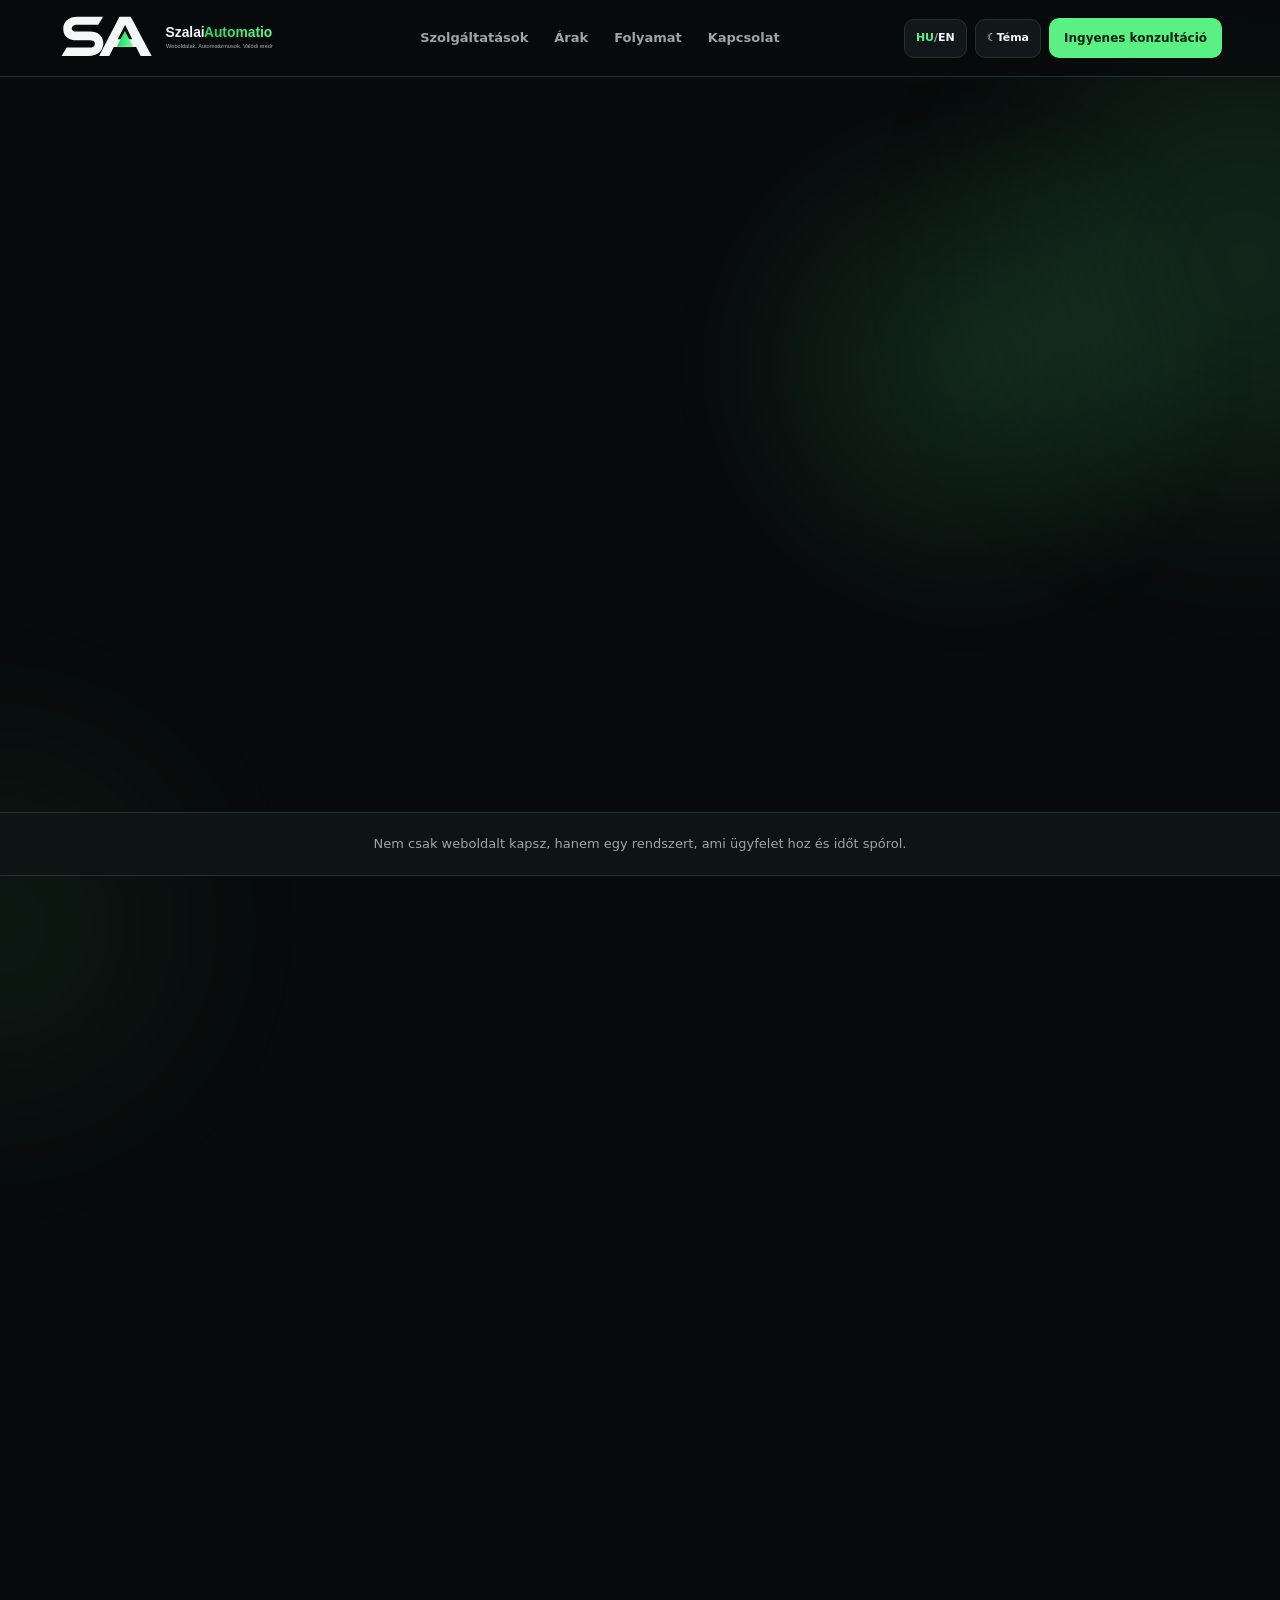
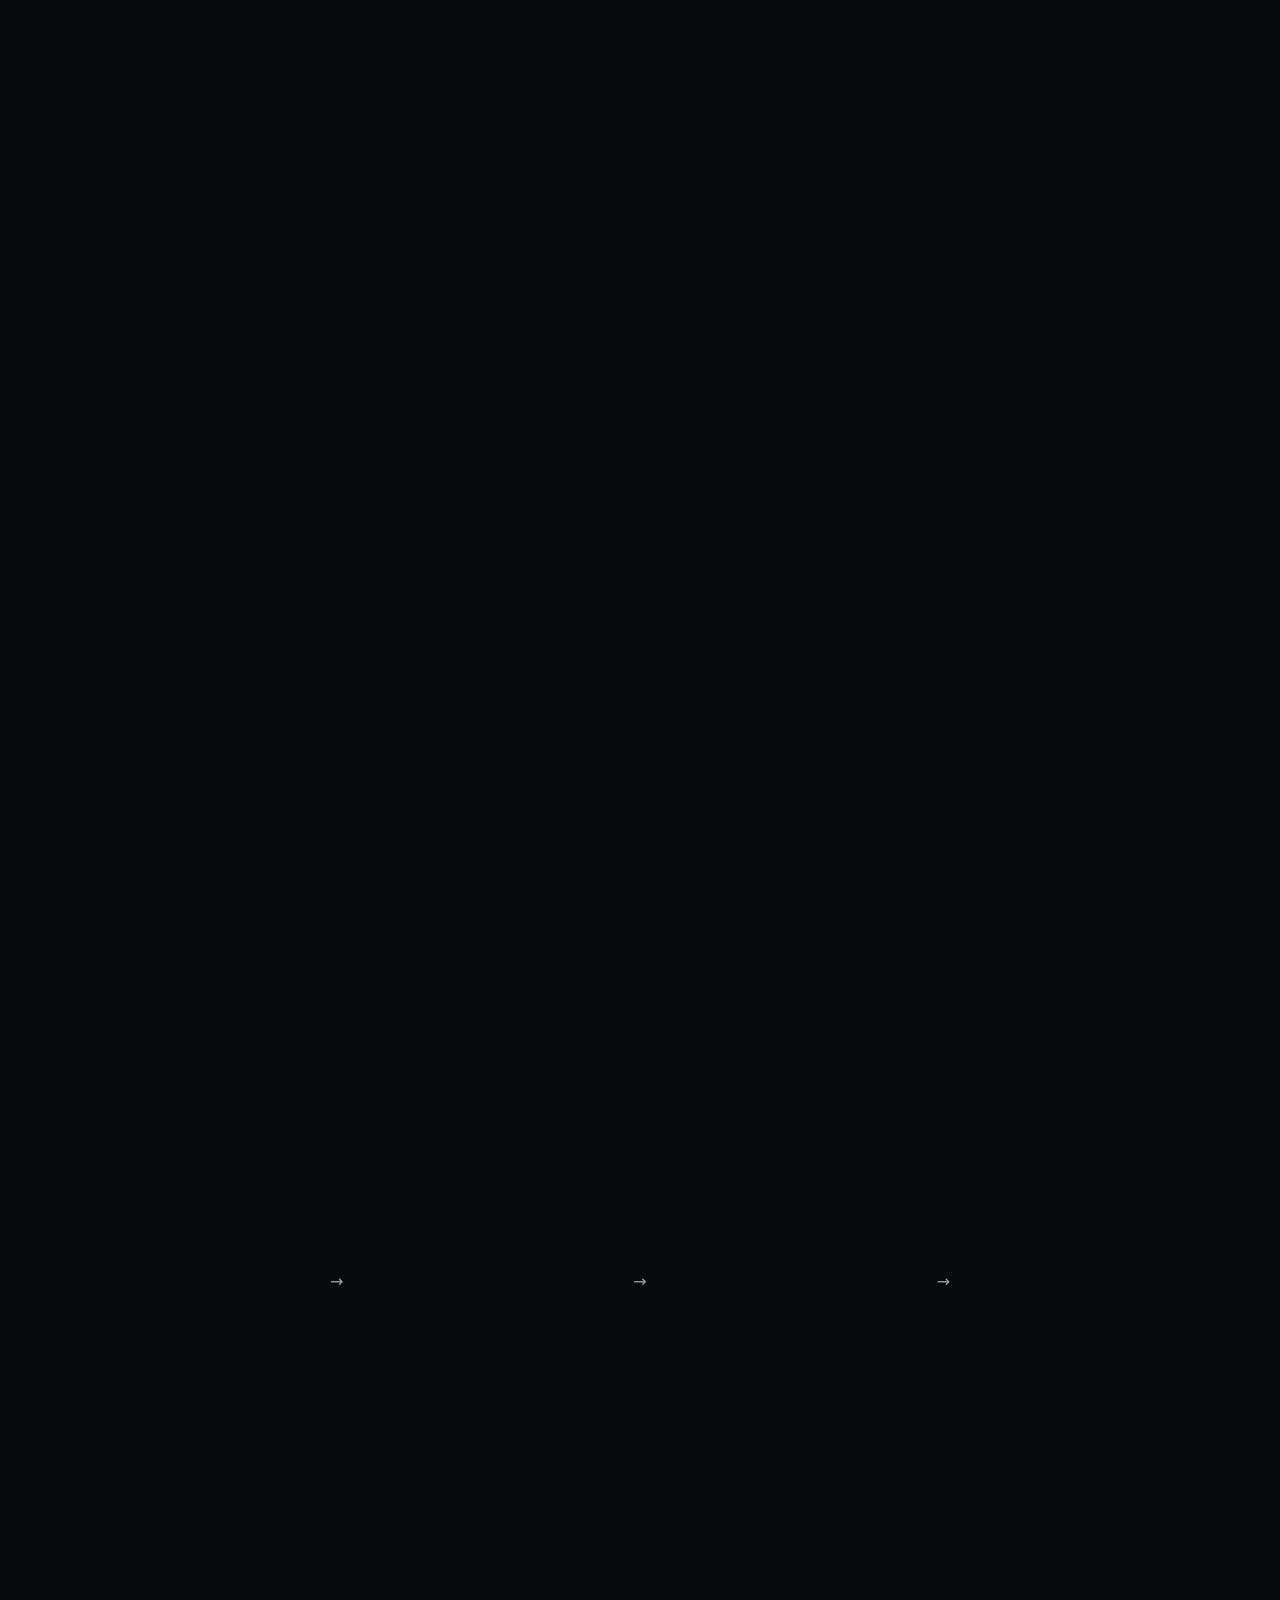
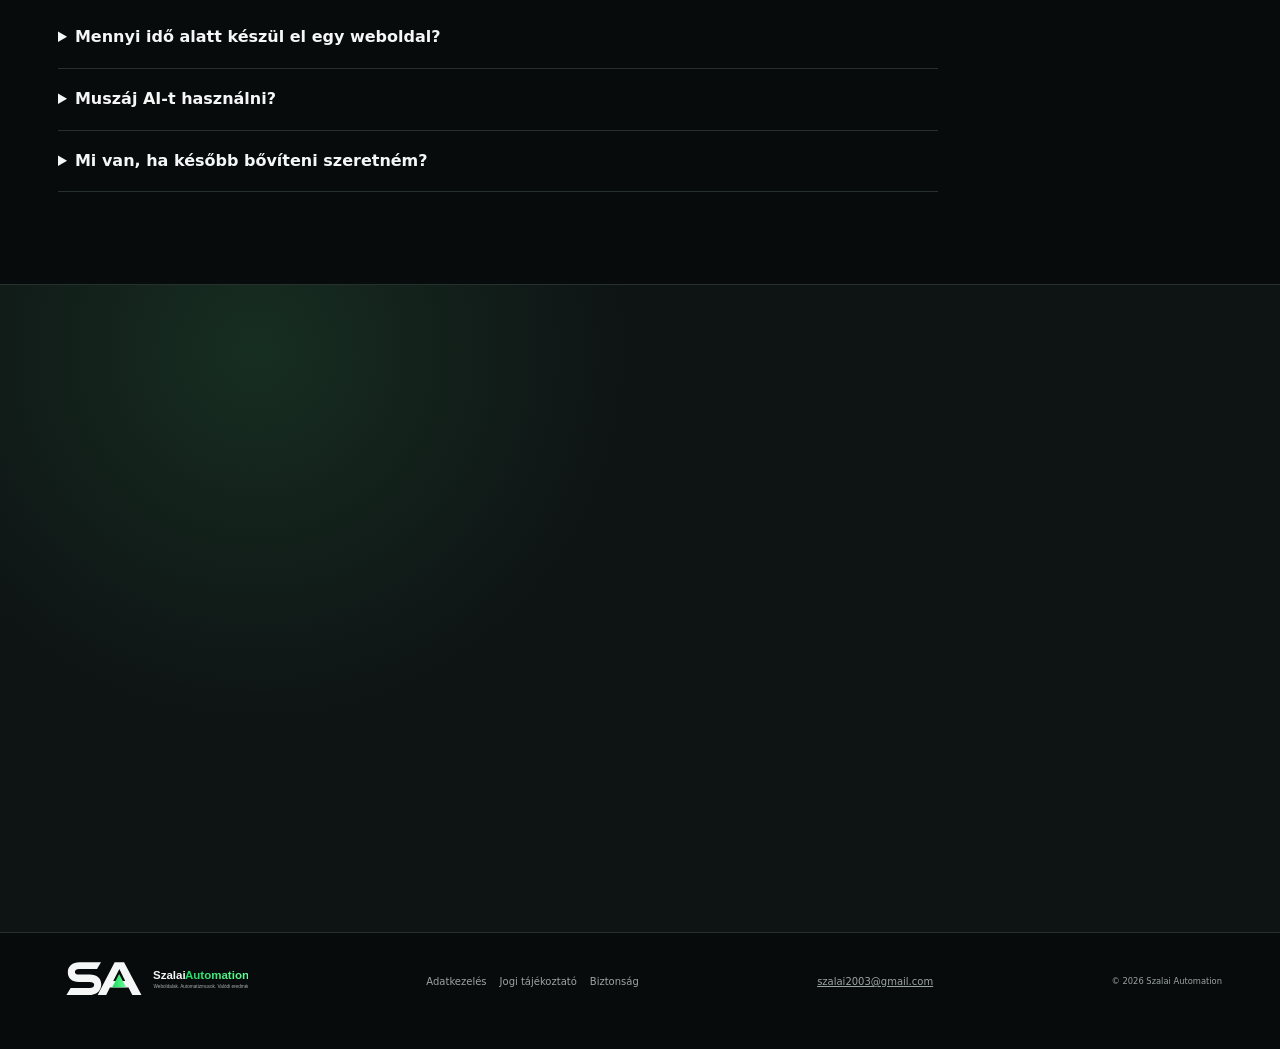
==== index.html @ b7b675cd "Migrate Szalai Automation site to dedicated repository" ====
<!doctype html>
<html lang="hu" data-theme="dark">
<head>
  <meta charset="utf-8">
  <meta name="viewport" content="width=device-width,initial-scale=1,viewport-fit=cover">
  <meta name="theme-color" content="#080b0c">
  <meta name="description" content="Modern weboldalak és AI automatizálás kisvállalkozásoknak. Kevesebb admin, több érdeklődő, gyorsabb működés.">
  <meta name="robots" content="index,follow,max-image-preview:large">
  <meta name="referrer" content="strict-origin-when-cross-origin">
  <meta http-equiv="Content-Security-Policy" content="default-src 'self'; connect-src 'self' https://formsubmit.co; form-action 'self' https://formsubmit.co; img-src 'self' data:; style-src 'self'; script-src 'self'; base-uri 'self'; object-src 'none'; frame-ancestors 'none'; upgrade-insecure-requests">
  <meta property="og:type" content="website">
  <meta property="og:locale" content="hu_HU">
  <meta property="og:site_name" content="Szalai Automation">
  <meta property="og:title" content="Szalai Automation | Weboldal + AI automatizálás">
  <meta property="og:description" content="Konverzióra épített weboldalak és célzott automatizálás kisvállalkozásoknak.">
  <meta property="og:url" content="https://gellert4.github.io/Autonomation/">
  <meta name="twitter:card" content="summary">
  <link rel="canonical" href="https://gellert4.github.io/Autonomation/">
  <link rel="icon" href="favicon.svg" type="image/svg+xml">
  <link rel="manifest" href="site.webmanifest">
  <link rel="stylesheet" href="styles.css">
  <link rel="stylesheet" href="production.css">
  <link rel="stylesheet" href="motion-enhancements.css">
  <title>Szalai Automation | Weboldal + AI automatizálás</title>
  <script type="application/ld+json">{"@context":"https://schema.org","@type":"ProfessionalService","name":"Szalai Automation","url":"https://gellert4.github.io/Autonomation/","email":"mailto:szalai2003@gmail.com","description":"Weboldal és AI automatizálás kisvállalkozásoknak.","areaServed":"HU","serviceType":["Webfejlesztés","AI automatizálás","Üzleti automatizálás"]}</script>
</head>
<body>
<a class="skip-link" href="#content" data-hu="Ugrás a tartalomra" data-en="Skip to content">Ugrás a tartalomra</a>
<div class="ambient ambient-a" aria-hidden="true"></div><div class="ambient ambient-b" aria-hidden="true"></div>
<header class="site-header">
  <a class="brand" href="#top" aria-label="Szalai Automation"><img src="logo.svg" alt="Szalai Automation"></a>
  <nav id="main-nav" class="nav" aria-label="Fő navigáció">
    <a href="#megoldasok" data-hu="Szolgáltatások" data-en="Services">Szolgáltatások</a>
    <a href="#csomagok" data-hu="Árak" data-en="Pricing">Árak</a>
    <a href="#folyamat" data-hu="Folyamat" data-en="Process">Folyamat</a>
    <a href="#ajanlat" data-hu="Kapcsolat" data-en="Contact">Kapcsolat</a>
  </nav>
  <div class="header-actions">
    <button class="control-btn" id="langToggle" type="button"><span class="lang-active">HU</span><span class="lang-sep">/</span><span>EN</span></button>
    <button class="control-btn" id="themeToggle" type="button"><span class="theme-icon">☾</span><span class="theme-label" data-hu="Téma" data-en="Theme">Téma</span></button>
    <a class="nav-cta" href="#ajanlat" data-hu="Ingyenes konzultáció" data-en="Free consultation">Ingyenes konzultáció</a>
    <button class="menu-btn" type="button" aria-controls="main-nav" aria-expanded="false">☰</button>
  </div>
</header>
<main id="content">
<section id="top" class="hero section">
  <div class="hero-copy reveal">
    <div class="eyebrow"><span>AI</span><b data-hu="AUTOMATIZÁLÁS" data-en="AUTOMATION">AUTOMATIZÁLÁS</b><i>•</i><b data-hu="NÖVEKEDÉS" data-en="GROWTH">NÖVEKEDÉS</b></div>
    <h1><span data-hu="Több ügyfél." data-en="More clients.">Több ügyfél.</span><br><em data-hu="Kevesebb manuális munka." data-en="Less manual work.">Kevesebb manuális munka.</em></h1>
    <p class="hero-text" data-hu="Modern weboldalakat és célzott AI automatizmusokat építek kisvállalkozásoknak, hogy több időd maradjon arra, ami tényleg számít: az üzleted növekedésére." data-en="I build modern websites and focused AI automations for small businesses, so you can spend more time on what actually matters: growing your business.">Modern weboldalakat és célzott AI automatizmusokat építek kisvállalkozásoknak, hogy több időd maradjon arra, ami tényleg számít: az üzleted növekedésére.</p>
    <div class="hero-actions"><a class="btn btn-primary" href="#ajanlat"><span data-hu="Ingyenes konzultáció" data-en="Free consultation">Ingyenes konzultáció</span> ↗</a><a class="btn btn-ghost" href="#csomagok" data-hu="Megnézem a csomagokat" data-en="View packages">Megnézem a csomagokat</a></div>
    <div class="trust-row"><div><strong>1–3</strong><span data-hu="hét tipikus indulás" data-en="weeks typical launch">hét tipikus indulás</span></div><div><strong>100%</strong><span data-hu="egyedi megoldások" data-en="tailored solutions">egyedi megoldások</span></div><div><strong data-hu="Hosszú táv" data-en="Long term">Hosszú táv</strong><span data-hu="támogatás" data-en="support">támogatás</span></div></div>
  </div>
  <div class="hero-visual reveal delay-1">
    <div class="device-shell">
      <div class="device-camera"></div><div class="device-topbar"><small data-hu="A te vállalkozásod" data-en="Your business">A te vállalkozásod</small><span>Szolgáltatások</span><span>Kapcsolat</span></div>
      <div class="device-screen"><div class="mountain" aria-hidden="true"></div><div class="screen-copy"><small data-hu="A te vállalkozásod" data-en="Your business">A te vállalkozásod</small><h3><span data-hu="Modern megoldások." data-en="Modern solutions.">Modern megoldások.</span><br><span data-hu="Valódi eredmények." data-en="Real outcomes.">Valódi eredmények.</span></h3><p data-hu="Több ügyfél. Kevesebb adminisztráció." data-en="More clients. Less administration.">Több ügyfél. Kevesebb adminisztráció.</p><button tabindex="-1">Kezdjük el →</button></div></div>
    </div><div class="laptop-base" aria-hidden="true"></div>
    <div class="visual-note note-one" data-hu="A te sikered lehet a következő!" data-en="Your success can be next!">A te sikered lehet a következő!</div>
  </div>
</section>
<section class="proof-strip"><span data-hu="Nem csak weboldalt kapsz, hanem egy rendszert, ami ügyfelet hoz és időt spórol." data-en="Not just a website, but a system designed to bring leads and save time.">Nem csak weboldalt kapsz, hanem egy rendszert, ami ügyfelet hoz és időt spórol.</span></section>
<section id="megoldasok" class="section"><div class="section-head center reveal"><h2 data-hu="Miben segítek?" data-en="How I help">Miben segítek?</h2><p data-hu="Web, automatizálás és üzleti logika egy kézből." data-en="Web, automation and business logic in one place.">Web, automatizálás és üzleti logika egy kézből.</p></div><div class="card-grid four">
<article class="service-card reveal"><div class="service-icon">▣</div><h3 data-hu="Weboldal készítés" data-en="Website development">Weboldal készítés</h3><p data-hu="Modern, mobilbarát, gyors oldal, amely nem csak jól néz ki, hanem érdeklődőt is szerez." data-en="A modern, mobile-first, fast website designed to turn visitors into leads.">Modern, mobilbarát, gyors oldal, amely nem csak jól néz ki, hanem érdeklődőt is szerez.</p></article>
<article class="service-card reveal delay-1"><div class="service-icon">⚙</div><h3 data-hu="Automatizálás" data-en="Automation">Automatizálás</h3><p data-hu="AI és workflow automatizmusok, amelyek leveszik rólad az ismétlődő adminisztrációt." data-en="AI and workflow automations that remove repetitive admin from your day.">AI és workflow automatizmusok, amelyek leveszik rólad az ismétlődő adminisztrációt.</p></article>
<article class="service-card reveal delay-2"><div class="service-icon">▥</div><h3 data-hu="Üzleti növekedés" data-en="Business growth">Üzleti növekedés</h3><p data-hu="Gyorsabb leadkezelés, jobb ügyfélút és mérhetőbb működés." data-en="Faster lead handling, a better customer journey and measurable operations.">Gyorsabb leadkezelés, jobb ügyfélút és mérhetőbb működés.</p></article>
<article class="service-card reveal"><div class="service-icon">◉</div><h3 data-hu="Folyamatos támogatás" data-en="Ongoing support">Folyamatos támogatás</h3><p data-hu="Átadás után is segítek fejleszteni, finomhangolni és bővíteni." data-en="I stay available after launch to improve, tune and extend the system.">Átadás után is segítek fejleszteni, finomhangolni és bővíteni.</p></article>
</div></section>
<section id="csomagok" class="section"><div class="section-head center reveal"><h2 data-hu="Csomagok" data-en="Packages">Csomagok</h2><p data-hu="Irányárak a gyorsabb döntéshez. Minden projekt egyedileg pontosítható." data-en="Starting prices for faster decisions. Every project can be tailored.">Irányárak a gyorsabb döntéshez. Minden projekt egyedileg pontosítható.</p></div><div class="pricing-grid">
<article class="price-card reveal"><div class="price-label">STARTER</div><p class="price"><strong>149 000</strong> Ft</p><ul><li>Modern, reszponzív weboldal</li><li>Kapcsolatfelvételi űrlap</li><li>Alap SEO</li><li>1 hónap támogatás</li></ul><a href="#ajanlat" class="btn btn-ghost full" data-plan="Starter" data-hu="Érdekel a Starter" data-en="I want Starter">Érdekel a Starter</a></article>
<article class="price-card featured reveal delay-1"><div class="popular" data-hu="LEGNÉPSZERŰBB" data-en="MOST POPULAR">LEGNÉPSZERŰBB</div><div class="price-label">GROWTH</div><p class="price"><strong>249 000</strong> Ft</p><ul><li>Minden a Starterben</li><li>Foglalás / ajánlatkérés</li><li>Email automatizálás</li><li>Analytics + Search Console</li><li>3 hónap támogatás</li></ul><a href="#ajanlat" class="btn btn-primary full" data-plan="Growth" data-hu="Érdekel a Growth" data-en="I want Growth">Érdekel a Growth</a></article>
<article class="price-card reveal delay-2"><div class="price-label">PRO</div><p class="price"><strong>399 000</strong> Ft+</p><ul><li>Egyedi, komplex rendszer</li><li>AI automatizmusok</li><li>CRM integráció</li><li>Egyedi funkciók / API</li><li>6 hónap támogatás</li></ul><a href="#ajanlat" class="btn btn-ghost full" data-plan="Pro" data-hu="Egyedi ajánlatot kérek" data-en="Request custom quote">Egyedi ajánlatot kérek</a></article>
</div></section>
<section class="section roi-section"><div class="roi-copy reveal"><h2 data-hu="Megtérülési kalkulátor" data-en="ROI calculator">Megtérülési kalkulátor</h2><p data-hu="Becsüld meg, mennyi adminidőt tudna visszaadni egy automatizált folyamat." data-en="Estimate how much admin time an automated process could give back.">Becsüld meg, mennyi adminidőt tudna visszaadni egy automatizált folyamat.</p></div><div class="calculator reveal delay-1"><label><span data-hu="Heti admin idő" data-en="Weekly admin time">Heti admin idő</span><output id="hoursOut">8 óra</output></label><input id="hours" type="range" min="1" max="30" value="8"><label><span data-hu="1 óra értéke" data-en="Value of one hour">1 óra értéke</span><output id="rateOut">8 000 Ft</output></label><input id="rate" type="range" min="3000" max="30000" step="1000" value="8000"><div class="calc-result"><span data-hu="Becsült havi időérték" data-en="Estimated monthly time value">Becsült havi időérték</span><strong id="monthlyValue">256 000 Ft</strong></div></div></section>
<section id="folyamat" class="section"><div class="section-head center reveal"><h2 data-hu="Hogyan dolgozunk?" data-en="How we work">Hogyan dolgozunk?</h2><p data-hu="Egyszerű, átlátható folyamat." data-en="A simple, transparent process.">Egyszerű, átlátható folyamat.</p></div><div class="process-row"><div class="process-step reveal"><span>1</span><h3 data-hu="Konzultáció" data-en="Consultation">Konzultáció</h3><p data-hu="Igények és lehetőségek." data-en="Needs and opportunities.">Igények és lehetőségek.</p></div><div class="process-arrow">→</div><div class="process-step reveal delay-1"><span>2</span><h3 data-hu="Tervezés" data-en="Planning">Tervezés</h3><p data-hu="Konkrét terv, scope és ár." data-en="Concrete plan, scope and price.">Konkrét terv, scope és ár.</p></div><div class="process-arrow">→</div><div class="process-step reveal delay-2"><span>3</span><h3 data-hu="Fejlesztés" data-en="Build">Fejlesztés</h3><p data-hu="Megépítés és tesztelés." data-en="Build and testing.">Megépítés és tesztelés.</p></div><div class="process-arrow">→</div><div class="process-step reveal"><span>4</span><h3 data-hu="Átadás & támogatás" data-en="Launch & support">Átadás & támogatás</h3><p data-hu="Élesítés után is számíthatsz rám." data-en="Support continues after launch.">Élesítés után is számíthatsz rám.</p></div></div></section>
<section class="section faq"><div class="section-head reveal"><h2 data-hu="Gyakori kérdések" data-en="FAQ">Gyakori kérdések</h2></div><div class="faq-list"><details><summary data-hu="Mennyi idő alatt készül el egy weboldal?" data-en="How long does a website take?">Mennyi idő alatt készül el egy weboldal?</summary><p data-hu="Tipikusan 1–3 hét, a scope és az integrációk függvényében." data-en="Typically 1–3 weeks depending on scope and integrations.">Tipikusan 1–3 hét, a scope és az integrációk függvényében.</p></details><details><summary data-hu="Muszáj AI-t használni?" data-en="Do I have to use AI?">Muszáj AI-t használni?</summary><p data-hu="Nem. AI csak ott kerül be, ahol tényleg hozzáadott értéke van." data-en="No. AI is used only where it adds real value.">Nem. AI csak ott kerül be, ahol tényleg hozzáadott értéke van.</p></details><details><summary data-hu="Mi van, ha később bővíteni szeretném?" data-en="Can it be expanded later?">Mi van, ha később bővíteni szeretném?</summary><p data-hu="A fontos részeket bővíthetőre tervezem." data-en="Important parts are designed to grow later.">A fontos részeket bővíthetőre tervezem.</p></details></div></section>
<section id="ajanlat" class="section lead-section"><div class="lead-copy reveal"><div class="eyebrow"><b data-hu="KÖVETKEZŐ LÉPÉS" data-en="NEXT STEP">KÖVETKEZŐ LÉPÉS</b></div><h2 data-hu="Nézzük meg, nálad hol lehet a legkönnyebben időt vagy pénzt nyerni." data-en="Let’s find the easiest place to win back time or revenue.">Nézzük meg, nálad hol lehet a legkönnyebben időt vagy pénzt nyerni.</h2><p data-hu="Töltsd ki 1 perc alatt. Konkrét javaslattal jelentkezem." data-en="Fill this out in one minute. I’ll come back with a concrete suggestion.">Töltsd ki 1 perc alatt. Konkrét javaslattal jelentkezem.</p></div><form id="leadForm" class="lead-form reveal delay-1" action="https://formsubmit.co/szalai2003@gmail.com" method="POST"><input type="hidden" name="_subject" value="Új Szalai Automation lead"><input type="hidden" name="_template" value="table"><input type="hidden" name="_captcha" value="false"><input type="hidden" name="_next" value="https://gellert4.github.io/Autonomation/thanks.html"><input type="text" name="_honey" class="hp-field" tabindex="-1" autocomplete="off"><div class="field-row"><label><span data-hu="Név / cégnév" data-en="Name / company">Név / cégnév</span><input name="name" required maxlength="100"></label><label><span>Email</span><input name="email" type="email" required maxlength="160"></label></div><label><span data-hu="Miben segíthetek?" data-en="How can I help?">Miben segíthetek?</span><select name="service" id="service" required><option value="">Válassz...</option><option>Új weboldal</option><option>Weboldal + automatizálás</option><option>AI / admin automatizálás</option><option>Egyedi mini rendszer</option></select></label><label><span data-hu="Mi a legnagyobb probléma most?" data-en="What is the biggest problem right now?">Mi a legnagyobb probléma most?</span><textarea name="problem" required minlength="10" maxlength="2000" rows="4"></textarea></label><label class="consent"><input name="privacy_notice" type="checkbox" required><span data-hu="Elolvastam az adatkezelési tájékoztatót." data-en="I have read the privacy notice.">Elolvastam az adatkezelési tájékoztatót.</span></label><button id="submitBtn" class="btn btn-primary full" type="submit"><span data-hu="Ingyenes felmérést kérek" data-en="Request free assessment">Ingyenes felmérést kérek</span> ↗</button><p id="formStatus" class="form-note" role="status" aria-live="polite"></p></form></section>
</main>
<footer><a class="footer-logo" href="#top"><img src="logo.svg" alt="Szalai Automation"></a><div class="footer-links"><a href="privacy.html" data-hu="Adatkezelés" data-en="Privacy">Adatkezelés</a><a href="terms.html" data-hu="Jogi tájékoztató" data-en="Legal">Jogi tájékoztató</a><a href="security.html" data-hu="Biztonság" data-en="Security">Biztonság</a></div><a href="mailto:szalai2003@gmail.com">szalai2003@gmail.com</a><small>© <span id="year"></span> Szalai Automation</small></footer>
<div id="toast" class="toast" role="status"></div><script src="script.js" defer></script>
</body></html>
---- styles.css ----
:root{--bg:#080b0c;--soft:#0e1314;--surface:#121819;--surface2:#171e1f;--text:#f5f7f6;--muted:#9ba5a2;--line:#26312e;--accent:#59f184;--accent2:#2fd66a;--ink:#05200e;--header:rgba(8,11,12,.84);--shadow:0 24px 70px rgba(0,0,0,.38);--input:#0c1213;color-scheme:dark}html[data-theme="light"]{--bg:#f5f7f5;--soft:#edf2ef;--surface:#fff;--surface2:#f8faf9;--text:#111715;--muted:#65716d;--line:#dce5e0;--accent:#16b957;--accent2:#0ca448;--ink:#fff;--header:rgba(250,252,250,.9);--shadow:0 22px 60px rgba(16,38,27,.12);--input:#fbfdfb;color-scheme:light}*{box-sizing:border-box}html{scroll-behavior:smooth}body{margin:0;background:var(--bg);color:var(--text);font-family:Inter,ui-sans-serif,system-ui,-apple-system,BlinkMacSystemFont,"Segoe UI",sans-serif;line-height:1.55;transition:.25s}a{color:inherit}.ambient{position:fixed;z-index:-1;pointer-events:none;border-radius:50%;filter:blur(100px);opacity:.12}.ambient-a{width:430px;height:430px;background:var(--accent);right:-180px;top:50px}.ambient-b{width:330px;height:330px;background:var(--accent);left:-170px;top:760px;opacity:.07}.section{max-width:1220px;margin:auto;padding:92px 28px}.site-header{position:sticky;top:0;z-index:50;display:grid;grid-template-columns:auto 1fr auto;align-items:center;gap:28px;padding:14px max(24px,calc((100vw - 1220px)/2 + 28px));background:var(--header);backdrop-filter:blur(18px);border-bottom:1px solid var(--line)}.brand img{display:block;width:238px;max-height:48px;object-fit:contain;object-position:left center}html[data-theme="light"] .brand{background:#080b0c;border-radius:10px;padding:3px 7px}.nav{justify-self:center;display:flex;gap:26px}.nav a{text-decoration:none;color:var(--muted);font-size:13px;font-weight:750}.nav a:hover{color:var(--text)}.header-actions{display:flex;align-items:center;gap:8px}.control-btn,.menu-btn{border:1px solid var(--line);background:var(--surface);color:var(--text);border-radius:10px;height:39px;padding:0 11px;font:inherit;font-size:11px;font-weight:850;cursor:pointer}.lang-active{color:var(--accent)}.lang-sep{color:var(--muted)}.nav-cta{background:var(--accent);color:var(--ink);padding:11px 15px;border-radius:10px;text-decoration:none;font-size:12px;font-weight:900;white-space:nowrap}.menu-btn{display:none;font-size:20px}.hero{min-height:700px;padding-top:90px;padding-bottom:78px;display:grid;grid-template-columns:1.02fr .98fr;gap:68px;align-items:center}.eyebrow{display:flex;align-items:center;gap:7px;color:var(--accent);font-size:11px;font-weight:900;letter-spacing:.08em;margin-bottom:19px}.eyebrow span{padding:5px 8px;border:1px solid color-mix(in srgb,var(--accent) 30%,transparent);background:color-mix(in srgb,var(--accent) 8%,transparent);border-radius:999px}.eyebrow i{font-style:normal}.hero h1,.section-head h2,.roi-copy h2,.lead-copy h2{margin:0;letter-spacing:-.055em}.hero h1{font-size:clamp(50px,5.25vw,78px);line-height:.98}.hero h1>span{color:var(--accent)}.hero h1 em{font-style:normal}.hero-text{max-width:670px;color:var(--muted);font-size:17px;margin:24px 0 0}.hero-actions{display:flex;gap:12px;margin-top:29px}.btn{display:inline-flex;align-items:center;justify-content:center;min-height:45px;padding:12px 17px;border-radius:10px;border:1px solid transparent;text-decoration:none;font:inherit;font-size:13px;font-weight:900;cursor:pointer}.btn-primary{background:var(--accent);color:var(--ink)}.btn-primary:hover{background:var(--accent2)}.btn-ghost{background:var(--surface);border-color:var(--line)}.full{width:100%}.trust-row{display:flex;gap:45px;margin-top:31px}.trust-row div{display:flex;flex-direction:column}.trust-row strong{color:var(--accent);font-size:19px}.trust-row span{font-size:11px;color:var(--muted)}.hero-visual{position:relative;min-height:470px;display:grid;place-items:center;perspective:1200px}.device-shell{width:min(100%,560px);padding:9px;border:1px solid #626a68;background:#030504;border-radius:16px 16px 8px 8px;box-shadow:0 35px 90px rgba(0,0,0,.55);position:relative;z-index:2}.device-camera{position:absolute;width:5px;height:5px;top:5px;left:50%;border-radius:50%;background:#161a19}.device-topbar{height:31px;display:flex;align-items:center;gap:15px;padding:0 11px;font-size:8px;color:#9ca5a2}.device-topbar small{margin-right:auto;color:#fff}.device-screen{position:relative;min-height:350px;overflow:hidden;border-radius:0 0 9px 9px;background:linear-gradient(145deg,#0a1011,#07100c);padding:45px 28px}.mountain{position:absolute;right:-4%;bottom:0;width:78%;height:72%;background:linear-gradient(145deg,#344043,#11191a 48%,#07100d 82%);clip-path:polygon(0 100%,24% 63%,39% 78%,58% 30%,73% 59%,86% 43%,100% 100%);opacity:.86}.screen-copy{position:relative;z-index:2;max-width:320px}.screen-copy small{font-size:9px}.screen-copy h3{font-size:34px;line-height:1.02;letter-spacing:-.04em;margin:54px 0 10px}.screen-copy p{font-size:11px;color:#a6b0ad}.screen-copy button{border:0;background:var(--accent);color:#05200e;border-radius:7px;padding:8px 12px;font-size:10px;font-weight:900}.laptop-base{position:absolute;z-index:1;bottom:39px;width:min(108%,620px);height:19px;background:linear-gradient(#c3c9c7,#6e7774 45%,#202523);clip-path:polygon(5% 0,95% 0,100% 70%,62% 100%,38% 100%,0 70%);box-shadow:0 13px 28px rgba(0,0,0,.45)}.visual-note{position:absolute;right:-36px;top:84px;width:125px;font-family:"Segoe Print","Comic Sans MS",cursive;font-style:italic;font-weight:800;font-size:15px;line-height:1.12;transform:rotate(-7deg)}.visual-note:after{content:"↙";display:block;color:var(--accent);font-size:34px;margin:8px 0 0 9px}.proof-strip{text-align:center;padding:21px 24px;color:var(--muted);background:var(--soft);border-top:1px solid var(--line);border-bottom:1px solid var(--line);font-size:13px}.section-head{max-width:760px}.center{text-align:center;margin-left:auto;margin-right:auto}.section-head h2,.roi-copy h2{font-size:clamp(36px,4.5vw,56px);line-height:1.04}.section-head p,.roi-copy p{color:var(--muted);font-size:16px}.card-grid{display:grid;grid-template-columns:repeat(3,1fr);gap:14px;margin-top:42px}.card-grid.four{grid-template-columns:repeat(4,1fr)}.service-card,.price-card,.calculator,.lead-form{position:relative;background:var(--surface);border:1px solid var(--line);border-radius:15px}.service-card{padding:24px;min-height:220px}.service-icon{width:35px;height:35px;display:grid;place-items:center;border-radius:10px;color:var(--accent);border:1px solid color-mix(in srgb,var(--accent) 28%,var(--line));background:color-mix(in srgb,var(--accent) 8%,var(--surface))}.service-card h3{font-size:19px;margin:21px 0 8px}.service-card p{color:var(--muted);font-size:13px;margin:0}.pricing-grid{display:grid;grid-template-columns:repeat(3,1fr);gap:16px;margin-top:45px}.price-card{padding:24px}.price-card.featured{border-color:var(--accent);box-shadow:0 20px 60px rgba(0,0,0,.24)}.popular{position:absolute;top:-11px;left:50%;transform:translateX(-50%);background:var(--accent);color:var(--ink);padding:4px 11px;border-radius:999px;font-size:9px;font-weight:950}.price-label{color:var(--muted);font-size:10px;font-weight:900;letter-spacing:.14em}.price{margin:9px 0 13px}.price strong{font-size:31px}.price-card ul{list-style:none;padding:0;margin:18px 0 23px}.price-card li{position:relative;padding:7px 0 7px 22px;color:var(--muted);font-size:12px}.price-card li:before{content:"✓";position:absolute;left:0;color:var(--accent)}.roi-section{display:grid;grid-template-columns:1fr 1fr;gap:68px;align-items:center}.calculator{padding:25px}.calculator label{display:flex;justify-content:space-between;margin:14px 0 8px;font-size:12px;font-weight:800}.calculator output{color:var(--accent)}input[type=range]{width:100%;accent-color:var(--accent)}.calc-result{display:flex;justify-content:space-between;align-items:center;margin-top:25px;padding:18px;background:var(--soft);border:1px solid var(--line);border-radius:12px}.calc-result span{color:var(--muted);font-size:11px}.calc-result strong{color:var(--accent);font-size:24px}.process-row{display:grid;grid-template-columns:1fr auto 1fr auto 1fr auto 1fr;gap:18px;margin-top:48px}.process-step{text-align:center}.process-step>span{width:32px;height:32px;display:grid;place-items:center;border-radius:50%;margin:auto auto 12px;background:var(--accent);color:var(--ink);font-weight:950}.process-step h3{font-size:14px;margin:0}.process-step p{font-size:11px;color:var(--muted)}.process-arrow{align-self:center;color:var(--muted)}.faq-list{max-width:880px;margin-top:30px}.faq details{border-bottom:1px solid var(--line);padding:18px 0}.faq summary{cursor:pointer;font-weight:850}.faq p{color:var(--muted);font-size:13px}.lead-section{max-width:none;padding-left:max(28px,calc((100vw - 1220px)/2 + 28px));padding-right:max(28px,calc((100vw - 1220px)/2 + 28px));display:grid;grid-template-columns:.92fr 1.08fr;gap:65px;align-items:center;background:radial-gradient(circle at 20% 10%,rgba(89,241,132,.12),transparent 32%),var(--soft);border-block:1px solid var(--line)}.lead-copy h2{font-size:clamp(38px,4.8vw,58px);line-height:1.04}.lead-copy p{color:var(--muted)}.lead-form{padding:24px}.field-row{display:grid;grid-template-columns:1fr 1fr;gap:12px}.lead-form label{display:flex;flex-direction:column;gap:7px;margin-bottom:13px;font-size:11px;font-weight:850}.lead-form input,.lead-form select,.lead-form textarea{width:100%;border:1px solid var(--line);background:var(--input);color:var(--text);border-radius:9px;padding:12px 13px;font:inherit;font-size:12px;outline:none}.lead-form input:focus,.lead-form select:focus,.lead-form textarea:focus{border-color:var(--accent);box-shadow:0 0 0 3px color-mix(in srgb,var(--accent) 13%,transparent)}.consent{flex-direction:row!important;align-items:center}.consent input{width:auto}.hp-field{position:absolute!important;left:-10000px!important}.form-note{min-height:16px;color:var(--muted);font-size:10px;text-align:center}footer{max-width:1220px;margin:auto;padding:27px 28px 45px;display:flex;align-items:center;gap:20px;justify-content:space-between;color:var(--muted);font-size:10px}.footer-logo img{width:190px;max-height:40px}.footer-links{display:flex;gap:13px}.footer-links a{text-decoration:none}.toast{position:fixed;left:50%;bottom:25px;z-index:100;transform:translate(-50%,20px);opacity:0;background:var(--surface);border:1px solid var(--line);padding:11px 15px;border-radius:10px;font-size:11px;font-weight:800;transition:.25s}.toast.show{opacity:1;transform:translate(-50%,0)}.reveal{opacity:0;transform:translateY(18px);transition:.65s}.reveal.visible{opacity:1;transform:none}.delay-1{transition-delay:.08s}.delay-2{transition-delay:.16s}@media(max-width:1040px){.site-header{grid-template-columns:auto 1fr}.nav{display:none;position:absolute;top:70px;left:20px;right:20px;flex-direction:column;background:var(--surface);padding:15px;border:1px solid var(--line);border-radius:14px}.nav.open{display:flex}.header-actions{justify-self:end}.menu-btn{display:block}.nav-cta{display:none}.hero{grid-template-columns:1fr}.hero-visual{max-width:680px;width:100%;margin:auto}.card-grid.four{grid-template-columns:repeat(2,1fr)}.roi-section,.lead-section{grid-template-columns:1fr}.process-row{grid-template-columns:1fr 1fr}.process-arrow{display:none}.visual-note{right:0}}@media(max-width:680px){.section{padding:70px 18px}.site-header{padding:11px 16px}.brand img{width:175px}.theme-label{display:none}.hero{padding-top:65px}.hero h1{font-size:46px}.hero-actions{flex-direction:column}.trust-row{display:grid;grid-template-columns:1fr 1fr;gap:20px}.device-screen{min-height:315px;padding:34px 18px}.screen-copy h3{font-size:27px}.visual-note{display:none}.card-grid,.card-grid.four,.pricing-grid,.process-row{grid-template-columns:1fr}.field-row{grid-template-columns:1fr}.lead-section,.roi-section{padding-inline:18px}.calc-result{flex-direction:column;align-items:flex-start;gap:6px}footer{padding:25px 18px 40px;flex-direction:column;align-items:flex-start}.footer-links{flex-wrap:wrap}}
---- production.css ----
.skip-link{position:fixed;left:16px;top:10px;z-index:10000;background:var(--surface);border:1px solid var(--line);padding:9px 13px;border-radius:9px;transform:translateY(-160%)}.skip-link:focus{transform:none}a:focus-visible,button:focus-visible,input:focus-visible,select:focus-visible,textarea:focus-visible,summary:focus-visible{outline:3px solid color-mix(in srgb,var(--accent) 38%,transparent);outline-offset:3px}.legal-page{max-width:900px;margin:auto;padding:85px 28px}.legal-page h1{font-size:clamp(40px,7vw,64px);letter-spacing:-.05em}.legal-page h2{margin-top:34px}.legal-page p,.legal-page li{color:var(--muted);line-height:1.75}.legal-page a{color:var(--accent)}.legal-back{text-decoration:none;font-weight:850}.legal-note{padding:14px 16px;border:1px solid var(--line);background:var(--surface);border-radius:12px}.error-page,.thanks-page{min-height:100vh;display:grid;place-items:center;text-align:center;padding:28px}.error-card,.thanks-card{max-width:650px}.error-card h1{font-size:clamp(70px,16vw,150px);margin:0}.thanks-card h1{font-size:clamp(42px,8vw,74px);margin:10px 0}.mini-controls{position:fixed;top:18px;right:18px;display:flex;gap:8px}
---- motion-enhancements.css ----
.scroll-progress{position:fixed;top:0;left:0;height:2px;width:0;background:var(--accent);box-shadow:0 0 16px var(--accent);z-index:9999}.site-header.is-scrolled{padding-top:9px;padding-bottom:9px;box-shadow:0 12px 35px rgba(0,0,0,.14)}.hero:before{content:"";position:absolute;width:45%;height:65%;right:2%;top:8%;background:radial-gradient(circle,color-mix(in srgb,var(--accent) 13%,transparent),transparent 65%);filter:blur(30px);z-index:-1;animation:glow 5s ease-in-out infinite alternate}.device-shell{transform-style:preserve-3d;animation:float 6s ease-in-out infinite}.laptop-base{animation:baseFloat 6s ease-in-out infinite}.mountain{animation:mountain 8s ease-in-out infinite alternate}.visual-note{animation:note 4.5s ease-in-out infinite}.service-card,.price-card,.calculator,.lead-form{transition:transform .18s,border-color .22s,box-shadow .22s;transform-style:preserve-3d}.service-card:hover,.price-card:hover{border-color:color-mix(in srgb,var(--accent) 45%,var(--line));box-shadow:var(--shadow)}.btn-primary,.nav-cta{position:relative;overflow:hidden;transition:.2s}.btn-primary:hover,.nav-cta:hover{transform:translateY(-2px);box-shadow:0 12px 28px color-mix(in srgb,var(--accent) 18%,transparent)}.btn-primary:after,.nav-cta:after{content:"";position:absolute;top:-100%;left:-45%;width:28%;height:300%;background:linear-gradient(90deg,transparent,rgba(255,255,255,.28),transparent);transform:rotate(18deg);transition:left .55s}.btn-primary:hover:after,.nav-cta:hover:after{left:125%}.process-step>span{transition:.2s}.process-step:hover>span{box-shadow:0 0 0 10px color-mix(in srgb,var(--accent) 0%,transparent);transform:scale(1.07)}.process-arrow{animation:arrow 2.4s ease-in-out infinite}.faq details[open]{background:color-mix(in srgb,var(--surface) 75%,transparent);padding-inline:12px;border-radius:10px}.faq details[open] summary{color:var(--accent)}@keyframes float{50%{transform:translateY(-10px) rotateX(-.6deg)}}@keyframes baseFloat{50%{transform:translateY(-4px)}}@keyframes mountain{to{transform:scale(1.035) translateY(2px)}}@keyframes glow{to{transform:scale(1.12);opacity:.85}}@keyframes note{50%{translate:0 -6px}}@keyframes arrow{50%{transform:translateX(4px);color:var(--accent)}}@media(prefers-reduced-motion:reduce){*{scroll-behavior:auto!important}.device-shell,.laptop-base,.mountain,.visual-note,.process-arrow,.hero:before{animation:none!important}.reveal{opacity:1!important;transform:none!important;transition:none!important}}
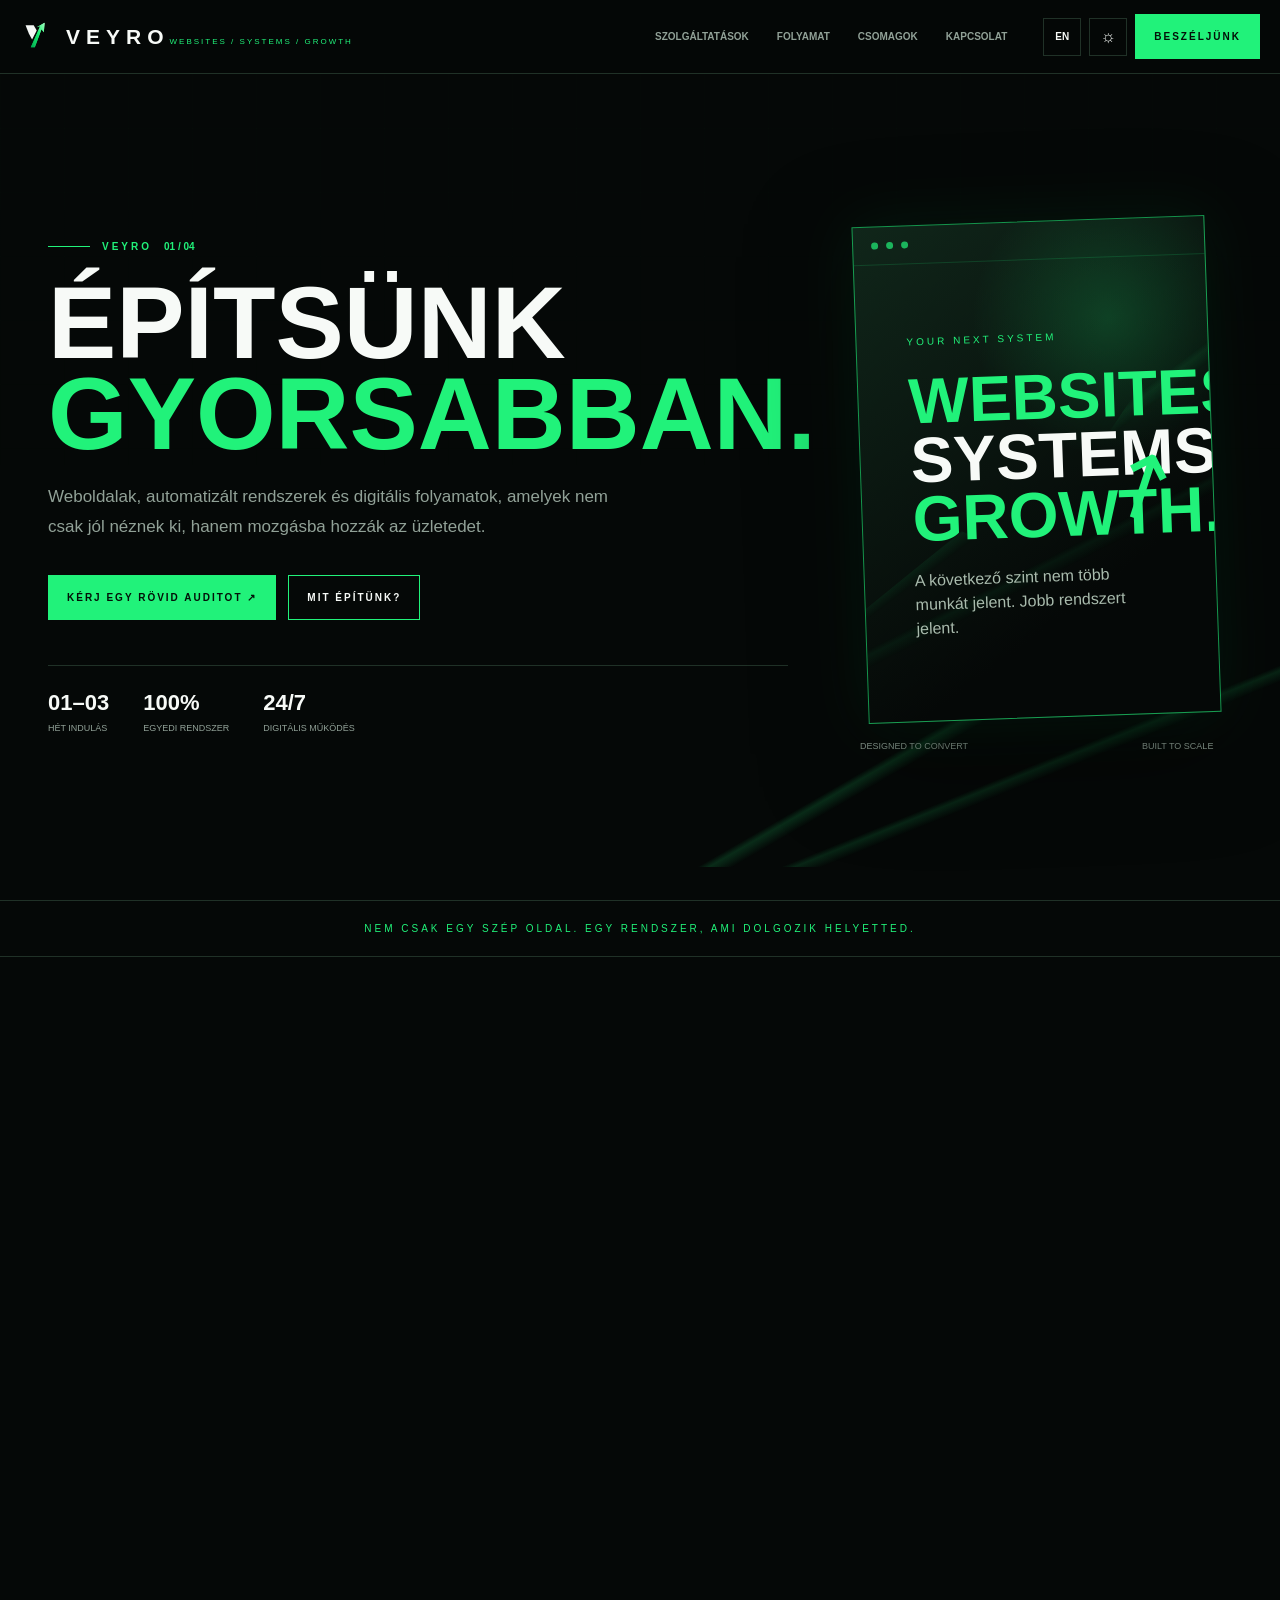
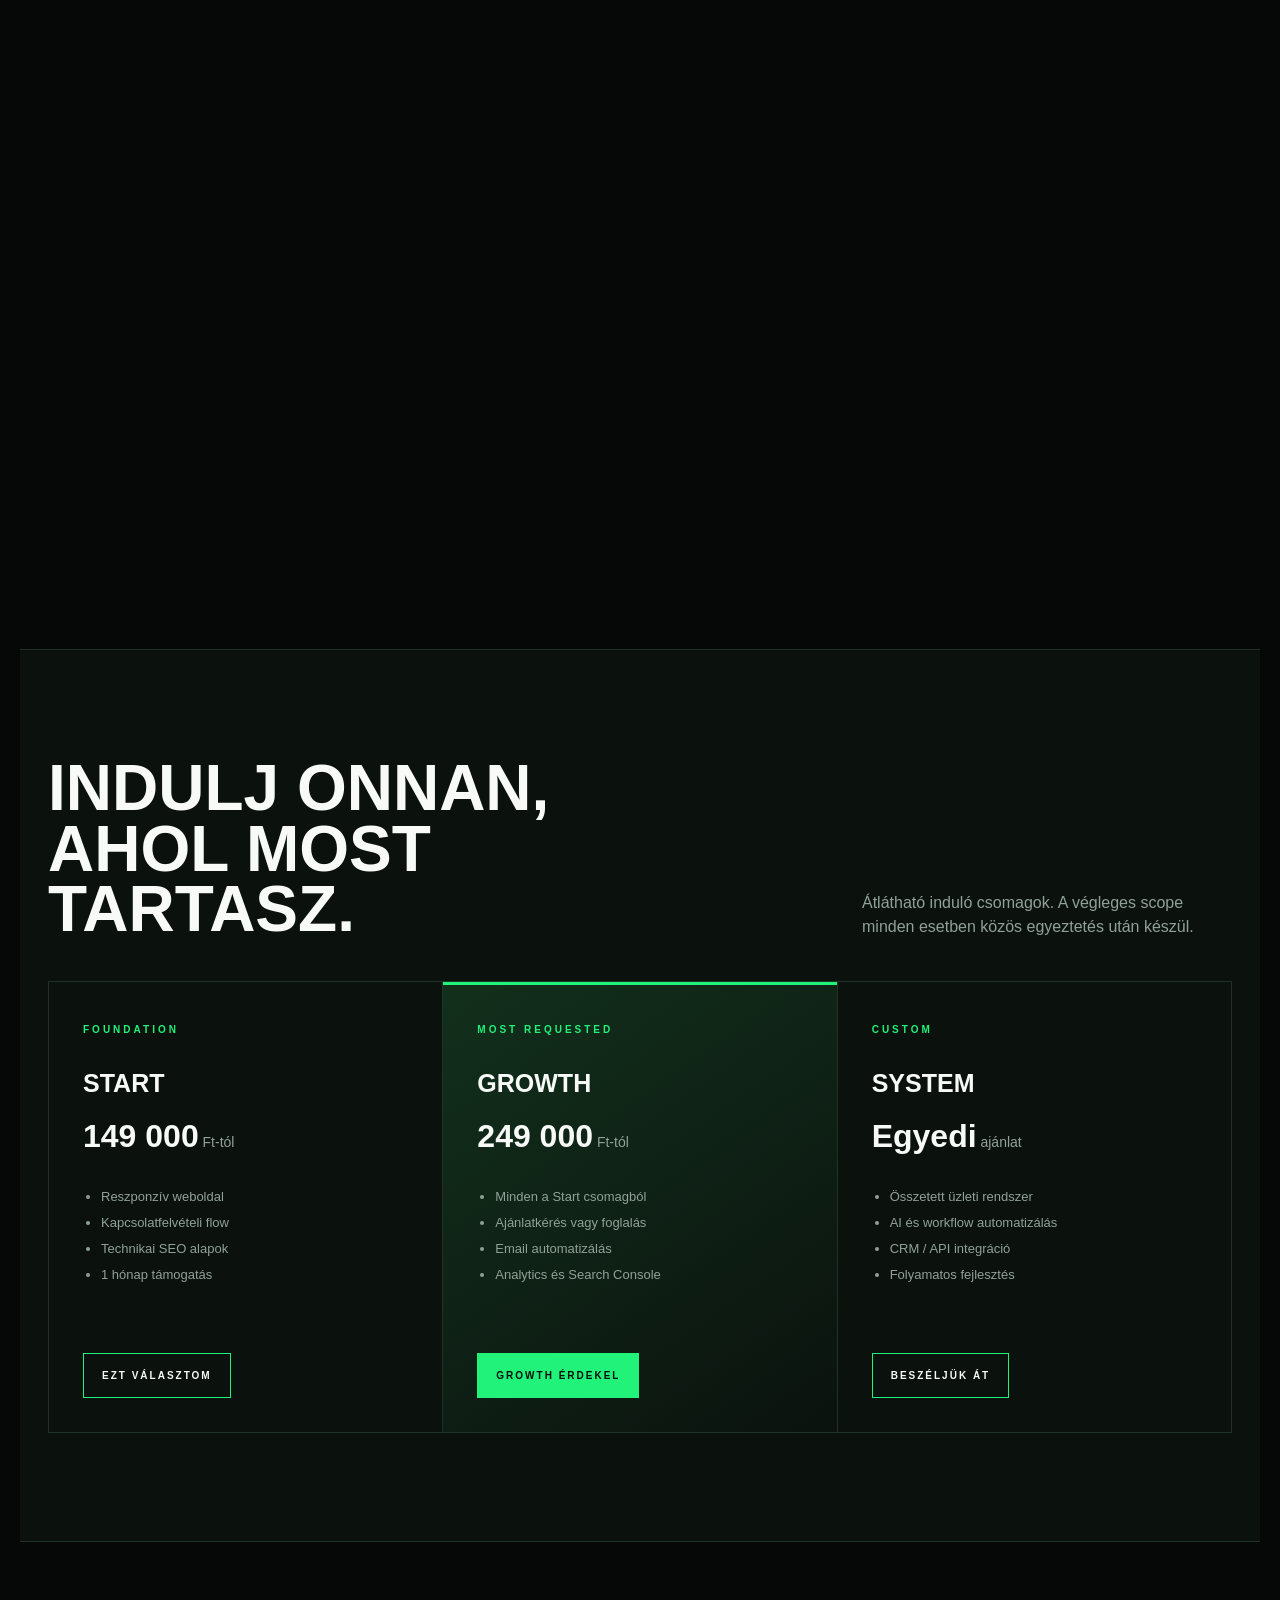
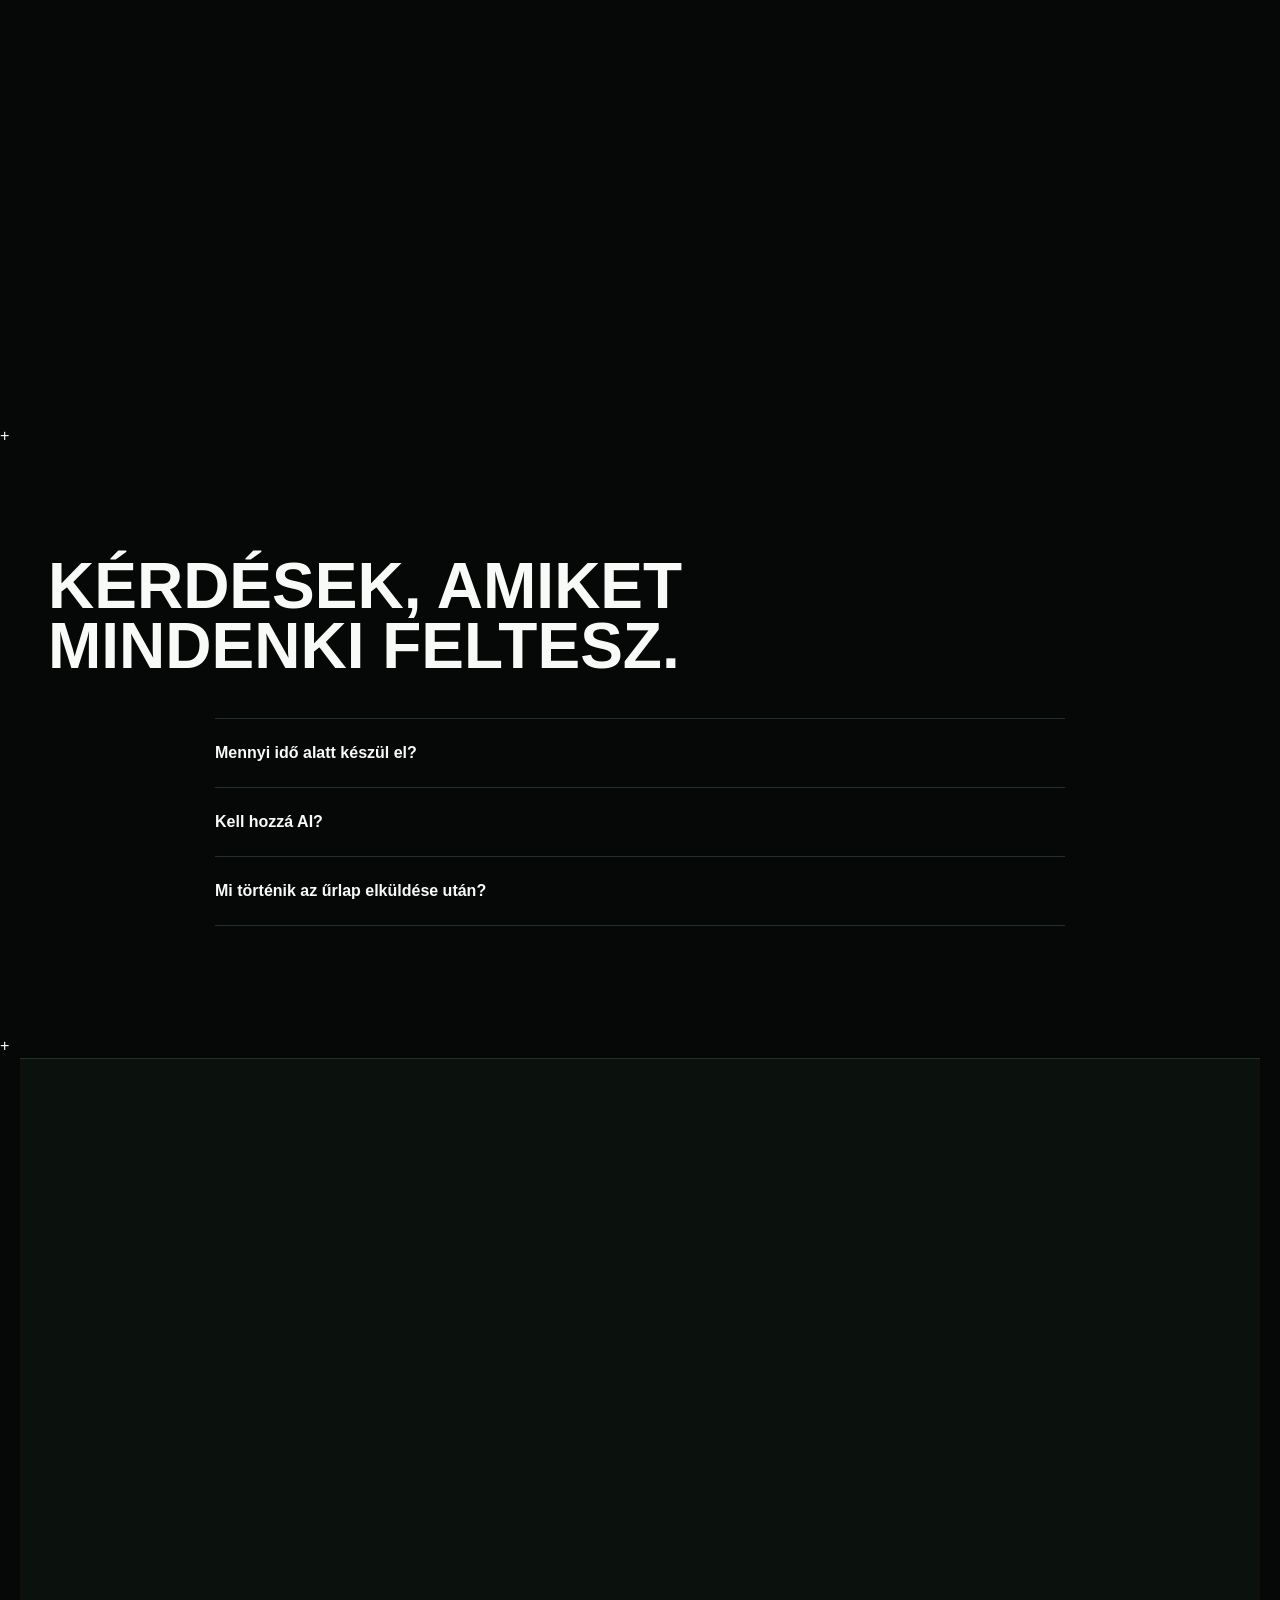
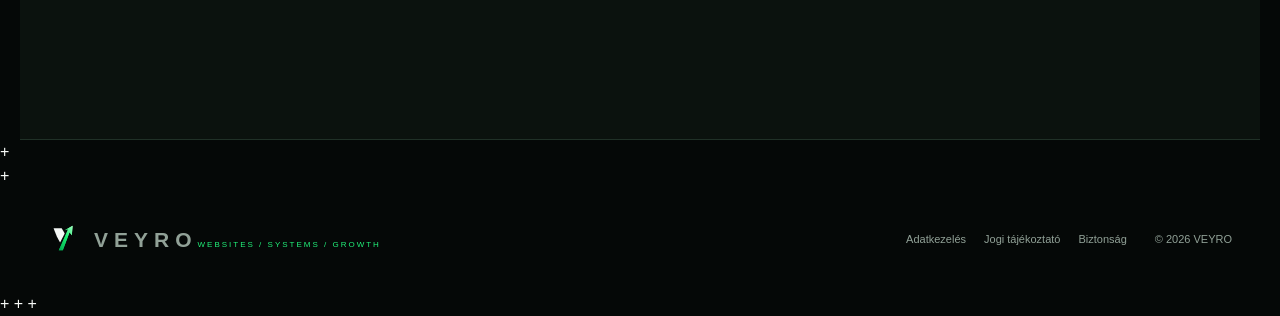
==== commit f259fb07: "Rebuild VEYRO website and legal pages" ====
--- a/index.html
+++ b/index.html
@@ -1,81 +1,46 @@
-<!doctype html>
-<html lang="hu" data-theme="dark">
-<head>
-  <meta charset="utf-8">
-  <meta name="viewport" content="width=device-width,initial-scale=1,viewport-fit=cover">
-  <meta name="theme-color" content="#080b0c">
-  <meta name="description" content="Modern weboldalak és AI automatizálás kisvállalkozásoknak. Kevesebb admin, több érdeklődő, gyorsabb működés.">
-  <meta name="robots" content="index,follow,max-image-preview:large">
-  <meta name="referrer" content="strict-origin-when-cross-origin">
-  <meta http-equiv="Content-Security-Policy" content="default-src 'self'; connect-src 'self' https://formsubmit.co; form-action 'self' https://formsubmit.co; img-src 'self' data:; style-src 'self'; script-src 'self'; base-uri 'self'; object-src 'none'; frame-ancestors 'none'; upgrade-insecure-requests">
-  <meta property="og:type" content="website">
-  <meta property="og:locale" content="hu_HU">
-  <meta property="og:site_name" content="Szalai Automation">
-  <meta property="og:title" content="Szalai Automation | Weboldal + AI automatizálás">
-  <meta property="og:description" content="Konverzióra épített weboldalak és célzott automatizálás kisvállalkozásoknak.">
-  <meta property="og:url" content="https://gellert4.github.io/Autonomation/">
-  <meta name="twitter:card" content="summary">
-  <link rel="canonical" href="https://gellert4.github.io/Autonomation/">
-  <link rel="icon" href="favicon.svg" type="image/svg+xml">
-  <link rel="manifest" href="site.webmanifest">
-  <link rel="stylesheet" href="styles.css">
-  <link rel="stylesheet" href="production.css">
-  <link rel="stylesheet" href="motion-enhancements.css">
-  <title>Szalai Automation | Weboldal + AI automatizálás</title>
-  <script type="application/ld+json">{"@context":"https://schema.org","@type":"ProfessionalService","name":"Szalai Automation","url":"https://gellert4.github.io/Autonomation/","email":"mailto:szalai2003@gmail.com","description":"Weboldal és AI automatizálás kisvállalkozásoknak.","areaServed":"HU","serviceType":["Webfejlesztés","AI automatizálás","Üzleti automatizálás"]}</script>
-</head>
-<body>
-<a class="skip-link" href="#content" data-hu="Ugrás a tartalomra" data-en="Skip to content">Ugrás a tartalomra</a>
-<div class="ambient ambient-a" aria-hidden="true"></div><div class="ambient ambient-b" aria-hidden="true"></div>
-<header class="site-header">
-  <a class="brand" href="#top" aria-label="Szalai Automation"><img src="logo.svg" alt="Szalai Automation"></a>
-  <nav id="main-nav" class="nav" aria-label="Fő navigáció">
-    <a href="#megoldasok" data-hu="Szolgáltatások" data-en="Services">Szolgáltatások</a>
-    <a href="#csomagok" data-hu="Árak" data-en="Pricing">Árak</a>
-    <a href="#folyamat" data-hu="Folyamat" data-en="Process">Folyamat</a>
-    <a href="#ajanlat" data-hu="Kapcsolat" data-en="Contact">Kapcsolat</a>
-  </nav>
-  <div class="header-actions">
-    <button class="control-btn" id="langToggle" type="button"><span class="lang-active">HU</span><span class="lang-sep">/</span><span>EN</span></button>
-    <button class="control-btn" id="themeToggle" type="button"><span class="theme-icon">☾</span><span class="theme-label" data-hu="Téma" data-en="Theme">Téma</span></button>
-    <a class="nav-cta" href="#ajanlat" data-hu="Ingyenes konzultáció" data-en="Free consultation">Ingyenes konzultáció</a>
-    <button class="menu-btn" type="button" aria-controls="main-nav" aria-expanded="false">☰</button>
-  </div>
-</header>
-<main id="content">
-<section id="top" class="hero section">
-  <div class="hero-copy reveal">
-    <div class="eyebrow"><span>AI</span><b data-hu="AUTOMATIZÁLÁS" data-en="AUTOMATION">AUTOMATIZÁLÁS</b><i>•</i><b data-hu="NÖVEKEDÉS" data-en="GROWTH">NÖVEKEDÉS</b></div>
-    <h1><span data-hu="Több ügyfél." data-en="More clients.">Több ügyfél.</span><br><em data-hu="Kevesebb manuális munka." data-en="Less manual work.">Kevesebb manuális munka.</em></h1>
-    <p class="hero-text" data-hu="Modern weboldalakat és célzott AI automatizmusokat építek kisvállalkozásoknak, hogy több időd maradjon arra, ami tényleg számít: az üzleted növekedésére." data-en="I build modern websites and focused AI automations for small businesses, so you can spend more time on what actually matters: growing your business.">Modern weboldalakat és célzott AI automatizmusokat építek kisvállalkozásoknak, hogy több időd maradjon arra, ami tényleg számít: az üzleted növekedésére.</p>
-    <div class="hero-actions"><a class="btn btn-primary" href="#ajanlat"><span data-hu="Ingyenes konzultáció" data-en="Free consultation">Ingyenes konzultáció</span> ↗</a><a class="btn btn-ghost" href="#csomagok" data-hu="Megnézem a csomagokat" data-en="View packages">Megnézem a csomagokat</a></div>
-    <div class="trust-row"><div><strong>1–3</strong><span data-hu="hét tipikus indulás" data-en="weeks typical launch">hét tipikus indulás</span></div><div><strong>100%</strong><span data-hu="egyedi megoldások" data-en="tailored solutions">egyedi megoldások</span></div><div><strong data-hu="Hosszú táv" data-en="Long term">Hosszú táv</strong><span data-hu="támogatás" data-en="support">támogatás</span></div></div>
-  </div>
-  <div class="hero-visual reveal delay-1">
-    <div class="device-shell">
-      <div class="device-camera"></div><div class="device-topbar"><small data-hu="A te vállalkozásod" data-en="Your business">A te vállalkozásod</small><span>Szolgáltatások</span><span>Kapcsolat</span></div>
-      <div class="device-screen"><div class="mountain" aria-hidden="true"></div><div class="screen-copy"><small data-hu="A te vállalkozásod" data-en="Your business">A te vállalkozásod</small><h3><span data-hu="Modern megoldások." data-en="Modern solutions.">Modern megoldások.</span><br><span data-hu="Valódi eredmények." data-en="Real outcomes.">Valódi eredmények.</span></h3><p data-hu="Több ügyfél. Kevesebb adminisztráció." data-en="More clients. Less administration.">Több ügyfél. Kevesebb adminisztráció.</p><button tabindex="-1">Kezdjük el →</button></div></div>
-    </div><div class="laptop-base" aria-hidden="true"></div>
-    <div class="visual-note note-one" data-hu="A te sikered lehet a következő!" data-en="Your success can be next!">A te sikered lehet a következő!</div>
-  </div>
-</section>
-<section class="proof-strip"><span data-hu="Nem csak weboldalt kapsz, hanem egy rendszert, ami ügyfelet hoz és időt spórol." data-en="Not just a website, but a system designed to bring leads and save time.">Nem csak weboldalt kapsz, hanem egy rendszert, ami ügyfelet hoz és időt spórol.</span></section>
-<section id="megoldasok" class="section"><div class="section-head center reveal"><h2 data-hu="Miben segítek?" data-en="How I help">Miben segítek?</h2><p data-hu="Web, automatizálás és üzleti logika egy kézből." data-en="Web, automation and business logic in one place.">Web, automatizálás és üzleti logika egy kézből.</p></div><div class="card-grid four">
-<article class="service-card reveal"><div class="service-icon">▣</div><h3 data-hu="Weboldal készítés" data-en="Website development">Weboldal készítés</h3><p data-hu="Modern, mobilbarát, gyors oldal, amely nem csak jól néz ki, hanem érdeklődőt is szerez." data-en="A modern, mobile-first, fast website designed to turn visitors into leads.">Modern, mobilbarát, gyors oldal, amely nem csak jól néz ki, hanem érdeklődőt is szerez.</p></article>
-<article class="service-card reveal delay-1"><div class="service-icon">⚙</div><h3 data-hu="Automatizálás" data-en="Automation">Automatizálás</h3><p data-hu="AI és workflow automatizmusok, amelyek leveszik rólad az ismétlődő adminisztrációt." data-en="AI and workflow automations that remove repetitive admin from your day.">AI és workflow automatizmusok, amelyek leveszik rólad az ismétlődő adminisztrációt.</p></article>
-<article class="service-card reveal delay-2"><div class="service-icon">▥</div><h3 data-hu="Üzleti növekedés" data-en="Business growth">Üzleti növekedés</h3><p data-hu="Gyorsabb leadkezelés, jobb ügyfélút és mérhetőbb működés." data-en="Faster lead handling, a better customer journey and measurable operations.">Gyorsabb leadkezelés, jobb ügyfélút és mérhetőbb működés.</p></article>
-<article class="service-card reveal"><div class="service-icon">◉</div><h3 data-hu="Folyamatos támogatás" data-en="Ongoing support">Folyamatos támogatás</h3><p data-hu="Átadás után is segítek fejleszteni, finomhangolni és bővíteni." data-en="I stay available after launch to improve, tune and extend the system.">Átadás után is segítek fejleszteni, finomhangolni és bővíteni.</p></article>
-</div></section>
-<section id="csomagok" class="section"><div class="section-head center reveal"><h2 data-hu="Csomagok" data-en="Packages">Csomagok</h2><p data-hu="Irányárak a gyorsabb döntéshez. Minden projekt egyedileg pontosítható." data-en="Starting prices for faster decisions. Every project can be tailored.">Irányárak a gyorsabb döntéshez. Minden projekt egyedileg pontosítható.</p></div><div class="pricing-grid">
-<article class="price-card reveal"><div class="price-label">STARTER</div><p class="price"><strong>149 000</strong> Ft</p><ul><li>Modern, reszponzív weboldal</li><li>Kapcsolatfelvételi űrlap</li><li>Alap SEO</li><li>1 hónap támogatás</li></ul><a href="#ajanlat" class="btn btn-ghost full" data-plan="Starter" data-hu="Érdekel a Starter" data-en="I want Starter">Érdekel a Starter</a></article>
-<article class="price-card featured reveal delay-1"><div class="popular" data-hu="LEGNÉPSZERŰBB" data-en="MOST POPULAR">LEGNÉPSZERŰBB</div><div class="price-label">GROWTH</div><p class="price"><strong>249 000</strong> Ft</p><ul><li>Minden a Starterben</li><li>Foglalás / ajánlatkérés</li><li>Email automatizálás</li><li>Analytics + Search Console</li><li>3 hónap támogatás</li></ul><a href="#ajanlat" class="btn btn-primary full" data-plan="Growth" data-hu="Érdekel a Growth" data-en="I want Growth">Érdekel a Growth</a></article>
-<article class="price-card reveal delay-2"><div class="price-label">PRO</div><p class="price"><strong>399 000</strong> Ft+</p><ul><li>Egyedi, komplex rendszer</li><li>AI automatizmusok</li><li>CRM integráció</li><li>Egyedi funkciók / API</li><li>6 hónap támogatás</li></ul><a href="#ajanlat" class="btn btn-ghost full" data-plan="Pro" data-hu="Egyedi ajánlatot kérek" data-en="Request custom quote">Egyedi ajánlatot kérek</a></article>
-</div></section>
-<section class="section roi-section"><div class="roi-copy reveal"><h2 data-hu="Megtérülési kalkulátor" data-en="ROI calculator">Megtérülési kalkulátor</h2><p data-hu="Becsüld meg, mennyi adminidőt tudna visszaadni egy automatizált folyamat." data-en="Estimate how much admin time an automated process could give back.">Becsüld meg, mennyi adminidőt tudna visszaadni egy automatizált folyamat.</p></div><div class="calculator reveal delay-1"><label><span data-hu="Heti admin idő" data-en="Weekly admin time">Heti admin idő</span><output id="hoursOut">8 óra</output></label><input id="hours" type="range" min="1" max="30" value="8"><label><span data-hu="1 óra értéke" data-en="Value of one hour">1 óra értéke</span><output id="rateOut">8 000 Ft</output></label><input id="rate" type="range" min="3000" max="30000" step="1000" value="8000"><div class="calc-result"><span data-hu="Becsült havi időérték" data-en="Estimated monthly time value">Becsült havi időérték</span><strong id="monthlyValue">256 000 Ft</strong></div></div></section>
-<section id="folyamat" class="section"><div class="section-head center reveal"><h2 data-hu="Hogyan dolgozunk?" data-en="How we work">Hogyan dolgozunk?</h2><p data-hu="Egyszerű, átlátható folyamat." data-en="A simple, transparent process.">Egyszerű, átlátható folyamat.</p></div><div class="process-row"><div class="process-step reveal"><span>1</span><h3 data-hu="Konzultáció" data-en="Consultation">Konzultáció</h3><p data-hu="Igények és lehetőségek." data-en="Needs and opportunities.">Igények és lehetőségek.</p></div><div class="process-arrow">→</div><div class="process-step reveal delay-1"><span>2</span><h3 data-hu="Tervezés" data-en="Planning">Tervezés</h3><p data-hu="Konkrét terv, scope és ár." data-en="Concrete plan, scope and price.">Konkrét terv, scope és ár.</p></div><div class="process-arrow">→</div><div class="process-step reveal delay-2"><span>3</span><h3 data-hu="Fejlesztés" data-en="Build">Fejlesztés</h3><p data-hu="Megépítés és tesztelés." data-en="Build and testing.">Megépítés és tesztelés.</p></div><div class="process-arrow">→</div><div class="process-step reveal"><span>4</span><h3 data-hu="Átadás & támogatás" data-en="Launch & support">Átadás & támogatás</h3><p data-hu="Élesítés után is számíthatsz rám." data-en="Support continues after launch.">Élesítés után is számíthatsz rám.</p></div></div></section>
-<section class="section faq"><div class="section-head reveal"><h2 data-hu="Gyakori kérdések" data-en="FAQ">Gyakori kérdések</h2></div><div class="faq-list"><details><summary data-hu="Mennyi idő alatt készül el egy weboldal?" data-en="How long does a website take?">Mennyi idő alatt készül el egy weboldal?</summary><p data-hu="Tipikusan 1–3 hét, a scope és az integrációk függvényében." data-en="Typically 1–3 weeks depending on scope and integrations.">Tipikusan 1–3 hét, a scope és az integrációk függvényében.</p></details><details><summary data-hu="Muszáj AI-t használni?" data-en="Do I have to use AI?">Muszáj AI-t használni?</summary><p data-hu="Nem. AI csak ott kerül be, ahol tényleg hozzáadott értéke van." data-en="No. AI is used only where it adds real value.">Nem. AI csak ott kerül be, ahol tényleg hozzáadott értéke van.</p></details><details><summary data-hu="Mi van, ha később bővíteni szeretném?" data-en="Can it be expanded later?">Mi van, ha később bővíteni szeretném?</summary><p data-hu="A fontos részeket bővíthetőre tervezem." data-en="Important parts are designed to grow later.">A fontos részeket bővíthetőre tervezem.</p></details></div></section>
-<section id="ajanlat" class="section lead-section"><div class="lead-copy reveal"><div class="eyebrow"><b data-hu="KÖVETKEZŐ LÉPÉS" data-en="NEXT STEP">KÖVETKEZŐ LÉPÉS</b></div><h2 data-hu="Nézzük meg, nálad hol lehet a legkönnyebben időt vagy pénzt nyerni." data-en="Let’s find the easiest place to win back time or revenue.">Nézzük meg, nálad hol lehet a legkönnyebben időt vagy pénzt nyerni.</h2><p data-hu="Töltsd ki 1 perc alatt. Konkrét javaslattal jelentkezem." data-en="Fill this out in one minute. I’ll come back with a concrete suggestion.">Töltsd ki 1 perc alatt. Konkrét javaslattal jelentkezem.</p></div><form id="leadForm" class="lead-form reveal delay-1" action="https://formsubmit.co/szalai2003@gmail.com" method="POST"><input type="hidden" name="_subject" value="Új Szalai Automation lead"><input type="hidden" name="_template" value="table"><input type="hidden" name="_captcha" value="false"><input type="hidden" name="_next" value="https://gellert4.github.io/Autonomation/thanks.html"><input type="text" name="_honey" class="hp-field" tabindex="-1" autocomplete="off"><div class="field-row"><label><span data-hu="Név / cégnév" data-en="Name / company">Név / cégnév</span><input name="name" required maxlength="100"></label><label><span>Email</span><input name="email" type="email" required maxlength="160"></label></div><label><span data-hu="Miben segíthetek?" data-en="How can I help?">Miben segíthetek?</span><select name="service" id="service" required><option value="">Válassz...</option><option>Új weboldal</option><option>Weboldal + automatizálás</option><option>AI / admin automatizálás</option><option>Egyedi mini rendszer</option></select></label><label><span data-hu="Mi a legnagyobb probléma most?" data-en="What is the biggest problem right now?">Mi a legnagyobb probléma most?</span><textarea name="problem" required minlength="10" maxlength="2000" rows="4"></textarea></label><label class="consent"><input name="privacy_notice" type="checkbox" required><span data-hu="Elolvastam az adatkezelési tájékoztatót." data-en="I have read the privacy notice.">Elolvastam az adatkezelési tájékoztatót.</span></label><button id="submitBtn" class="btn btn-primary full" type="submit"><span data-hu="Ingyenes felmérést kérek" data-en="Request free assessment">Ingyenes felmérést kérek</span> ↗</button><p id="formStatus" class="form-note" role="status" aria-live="polite"></p></form></section>
-</main>
-<footer><a class="footer-logo" href="#top"><img src="logo.svg" alt="Szalai Automation"></a><div class="footer-links"><a href="privacy.html" data-hu="Adatkezelés" data-en="Privacy">Adatkezelés</a><a href="terms.html" data-hu="Jogi tájékoztató" data-en="Legal">Jogi tájékoztató</a><a href="security.html" data-hu="Biztonság" data-en="Security">Biztonság</a></div><a href="mailto:szalai2003@gmail.com">szalai2003@gmail.com</a><small>© <span id="year"></span> Szalai Automation</small></footer>
-<div id="toast" class="toast" role="status"></div><script src="script.js" defer></script>
-</body></html>+<!doctype html>
+<html lang="hu" data-theme="dark">
+<head>
+  <meta charset="utf-8">
+  <meta name="viewport" content="width=device-width,initial-scale=1,viewport-fit=cover">
+  <meta name="theme-color" content="#050807">
+  <meta name="description" content="VEYRO: weboldalak, digitális rendszerek és automatizálás vállalkozásoknak, mérhető növekedésre tervezve.">
+  <meta name="robots" content="index,follow,max-image-preview:large">
+  <meta name="referrer" content="strict-origin-when-cross-origin">
+  <meta http-equiv="Content-Security-Policy" content="default-src 'self'; connect-src 'self' https://formsubmit.co; form-action 'self' https://formsubmit.co; img-src 'self' data:; style-src 'self'; script-src 'self'; base-uri 'self'; object-src 'none'; frame-ancestors 'none'; upgrade-insecure-requests">
+  <meta property="og:type" content="website">
+  <meta property="og:locale" content="hu_HU">
+  <meta property="og:site_name" content="VEYRO">
+  <meta property="og:title" content="VEYRO | Weboldalak. Rendszerek. Növekedés.">
+  <meta property="og:description" content="Digitális rendszerek, amelyek mozgásba hozzák az üzletedet.">
+  <meta property="og:url" content="https://gellert4.github.io/Autonomation/">
+  <meta name="twitter:card" content="summary">
+  <link rel="canonical" href="https://gellert4.github.io/Autonomation/">
+  <link rel="icon" href="veyro-favicon.svg" type="image/svg+xml">
+  <link rel="stylesheet" href="premium.css">
+  <title>VEYRO | Weboldalak. Rendszerek. Növekedés.</title>
+  <script type="application/ld+json">{"@context":"https://schema.org","@type":"ProfessionalService","name":"VEYRO","url":"https://gellert4.github.io/Autonomation/","email":"mailto:szalai2003@gmail.com","description":"Websites, systems and automation for measurable growth.","areaServed":"HU","serviceType":["Web development","Business automation","Growth systems"]}</script>
+</head>
+<body>
+  <a class="skip-link" href="#main">Ugrás a tartalomra</a>
+  <header class="site-header">
+    <a class="brand" href="#top" aria-label="VEYRO főoldal"><img src="veyro-mark.svg" alt=""><span><strong>VEYRO</strong><small>WEBSITES / SYSTEMS / GROWTH</small></span></a>
+    <nav id="site-nav" class="nav" aria-label="Fő navigáció">
+      <a href="#services" data-hu="Szolgáltatások" data-en="Services">Szolgáltatások</a><a href="#process" data-hu="Folyamat" data-en="Process">Folyamat</a><a href="#packages" data-hu="Csomagok" data-en="Packages">Csomagok</a><a href="#contact" data-hu="Kapcsolat" data-en="Contact">Kapcsolat</a>
+    </nav>
+    <div class="header-tools"><button class="language-button" type="button" data-language-toggle aria-label="Váltás angol nyelvre">EN</button><button class="icon-button" type="button" data-theme-toggle aria-label="Világos téma">☼</button><a class="header-cta" href="#contact" data-hu="Beszéljünk" data-en="Let's talk">Beszéljünk</a><button class="icon-button menu-toggle" type="button" data-menu-toggle aria-controls="site-nav" aria-expanded="false" aria-label="Menü megnyitása">☰</button></div>
+  </header>
+  <main id="main">
+    <section id="top" class="hero"><div class="hero-copy" data-reveal><div class="kicker">VEYRO <span>01 / 04</span></div><h1><span data-hu="Építsünk" data-en="Build">Építsünk</span><br><em data-hu="gyorsabban." data-en="what moves.">gyorsabban.</em></h1><p data-hu="Weboldalak, automatizált rendszerek és digitális folyamatok, amelyek nem csak jól néznek ki, hanem mozgásba hozzák az üzletedet." data-en="Websites, automated systems and digital flows that do more than look good: they move your business forward.">Weboldalak, automatizált rendszerek és digitális folyamatok, amelyek nem csak jól néznek ki, hanem mozgásba hozzák az üzletedet.</p><div class="button-row"><a class="button button-primary" href="#contact" data-hu="Kérj egy rövid auditot ↗" data-en="Request a short audit ↗">Kérj egy rövid auditot ↗</a><a class="button button-secondary" href="#services" data-hu="Mit építünk?" data-en="What we build">Mit építünk?</a></div><div class="proof-points"><div><strong>01–03</strong><span data-hu="hét indulás" data-en="weeks to launch">hét indulás</span></div><div><strong>100%</strong><span data-hu="egyedi rendszer" data-en="tailored system">egyedi rendszer</span></div><div><strong>24/7</strong><span data-hu="digitális működés" data-en="digital operation">digitális működés</span></div></div></div><div class="hero-stage" data-reveal><div class="stage-window"><div class="window-bar"><i></i><i></i><i></i></div><div class="stage-content"><small>YOUR NEXT SYSTEM</small><h2><span>Websites.</span><br>Systems.<br><span>Growth.</span></h2><p data-hu="A következő szint nem több munkát jelent. Jobb rendszert jelent." data-en="The next level does not mean more work. It means a better system.">A következő szint nem több munkát jelent. Jobb rendszert jelent.</p><div class="stage-arrow" aria-hidden="true">↗</div></div></div><div class="stage-caption"><span>Designed to convert</span><span>Built to scale</span></div></div></section>
+    <div class="marquee" data-hu="Nem csak egy szép oldal. Egy rendszer, ami dolgozik helyetted." data-en="Not just a beautiful website. A system that works for you.">Nem csak egy szép oldal. Egy rendszer, ami dolgozik helyetted.</div>
+    <section id="services" class="section" data-reveal><div class="section-heading"><h2 data-hu="A digitális működésed következő verziója." data-en="The next version of your digital operation.">A digitális működésed következő verziója.</h2><p data-hu="A stratégia, design és fejlesztés egy helyen, felesleges körök nélkül." data-en="Strategy, design and development in one place, without the unnecessary loops.">A stratégia, design és fejlesztés egy helyen, felesleges körök nélkül.</p></div><div class="service-grid"><article class="service"><span class="service-number">01</span><h3 data-hu="Weboldalak" data-en="Websites">Weboldalak</h3><p data-hu="Gyors, reszponzív és konverzióra tervezett weboldal, amely képviseli a márkádat." data-en="Fast, responsive and conversion-focused websites that represent your brand.">Gyors, reszponzív és konverzióra tervezett weboldal, amely képviseli a márkádat.</p></article><article class="service"><span class="service-number">02</span><h3 data-hu="Rendszerek" data-en="Systems">Rendszerek</h3><p data-hu="Ajánlatkérés, foglalás, CRM és ügyfélfolyamatok egy átlátható digitális rendszerben." data-en="Quotes, bookings, CRM and client flows inside one clear digital system.">Ajánlatkérés, foglalás, CRM és ügyfélfolyamatok egy átlátható digitális rendszerben.</p></article><article class="service"><span class="service-number">03</span><h3 data-hu="Automatizálás" data-en="Automation">Automatizálás</h3><p data-hu="Az ismétlődő adminisztrációt folyamatok és intelligens integrációk végzik el." data-en="Processes and intelligent integrations take care of repetitive administration.">Az ismétlődő adminisztrációt folyamatok és intelligens integrációk végzik el.</p></article><article class="service"><span class="service-number">04</span><h3 data-hu="Növekedés" data-en="Growth">Növekedés</h3><p data-hu="Mérhetőbb leadkezelés, jobb ügyfélút és olyan alapok, amelyek bővíthetők." data-en="More measurable lead handling, a better customer journey and foundations that scale.">Mérhetőbb leadkezelés, jobb ügyfélút és olyan alapok, amelyek bővíthetők.</p></article></div></section>
+    <section id="process" class="section split-section"><div class="manifesto" data-reveal><div class="kicker">HOW IT WORKS <span>02 / 04</span></div><h2 data-hu="Kevesebb zaj. Több lendület." data-en="Less noise. More momentum.">Kevesebb zaj. Több lendület.</h2><p data-hu="Minden projektet az üzleti célból indítunk, nem egy sablonból. A végén egy működő, átadható rendszert kapsz." data-en="Every project starts with the business goal, not a template. You end with a working, maintainable system.">Minden projektet az üzleti célból indítunk, nem egy sablonból. A végén egy működő, átadható rendszert kapsz.</p></div><div class="steps" data-reveal><div class="step"><span class="step-index">01</span><div><h3 data-hu="Irány" data-en="Direction">Irány</h3><p data-hu="Megértjük, mi akadályoz most, és kijelöljük a legnagyobb hatású pontot." data-en="We understand what is blocking you and identify the highest-impact opportunity.">Megértjük, mi akadályoz most, és kijelöljük a legnagyobb hatású pontot.</p></div></div><div class="step"><span class="step-index">02</span><div><h3 data-hu="Rendszerterv" data-en="System design">Rendszerterv</h3><p data-hu="Megtervezzük a felépítést, az ügyfélutat, a tartalmat és a mérési pontokat." data-en="We map the architecture, customer journey, content and measurement points.">Megtervezzük a felépítést, az ügyfélutat, a tartalmat és a mérési pontokat.</p></div></div><div class="step"><span class="step-index">03</span><div><h3>Build & launch</h3><p data-hu="Megépítjük, teszteljük, átadjuk, majd segítünk a következő iterációban is." data-en="We build, test and launch, then stay close for the next iteration.">Megépítjük, teszteljük, átadjuk, majd segítünk a következő iterációban is.</p></div></div></div></section>
+    <section id="packages" class="section pricing"><div class="section-heading"><h2 data-hu="Indulj onnan, ahol most tartasz." data-en="Start from where you are.">Indulj onnan, ahol most tartasz.</h2><p data-hu="Átlátható induló csomagok. A végleges scope minden esetben közös egyeztetés után készül." data-en="Clear starting packages. Final scope is always agreed together.">Átlátható induló csomagok. A végleges scope minden esetben közös egyeztetés után készül.</p></div><div class="price-grid"><article class="price-card"><span class="price-tag">FOUNDATION</span><h3>Start</h3><p class="price"><strong>149 000</strong> Ft-tól</p><ul><li>Reszponzív weboldal</li><li>Kapcsolatfelvételi flow</li><li>Technikai SEO alapok</li><li>1 hónap támogatás</li></ul><a class="button button-secondary" href="#contact">Ezt választom</a></article><article class="price-card featured"><span class="price-tag">MOST REQUESTED</span><h3>Growth</h3><p class="price"><strong>249 000</strong> Ft-tól</p><ul><li>Minden a Start csomagból</li><li>Ajánlatkérés vagy foglalás</li><li>Email automatizálás</li><li>Analytics és Search Console</li></ul><a class="button button-primary" href="#contact">Growth érdekel</a></article><article class="price-card"><span class="price-tag">CUSTOM</span><h3>System</h3><p class="price"><strong>Egyedi</strong> ajánlat</p><ul><li>Összetett üzleti rendszer</li><li>AI és workflow automatizálás</li><li>CRM / API integráció</li><li>Folyamatos fejlesztés</li></ul><a class="button button-secondary" href="#contact">Beszéljük át</a></article></div></section>
+    <section class="section calculator-wrap"><div data-reveal><div class="kicker">TIME BACK <span>03 / 04</span></div><h2 data-hu="Mennyi időt adhat vissza egy jobb rendszer?" data-en="How much time could a better system give back?">Mennyi időt adhat vissza egy jobb rendszer?</h2><p class="hero-copy" data-hu="Ez csak szemléltető becslés, nem üzleti vagy pénzügyi ígéret. A pontos lehetőségeket az audit során mérjük fel." data-en="This is an illustrative estimate, not a business or financial promise. We assess the real opportunity during the audit.">Ez csak szemléltető becslés, nem üzleti vagy pénzügyi ígéret. A pontos lehetőségeket az audit során mérjük fel.</p></div><div class="calculator" data-reveal><label class="range-label" for="hours"><span>Heti admin idő</span><output id="hoursOut">8 óra</output></label><input id="hours" type="range" min="1" max="30" value="8"><label class="range-label" for="rate"><span>1 óra becsült értéke</span><output id="rateOut">8 000 Ft</output></label><input id="rate" type="range" min="3000" max="30000" step="1000" value="8000"><div class="calc-result"><span>Becsült havi időérték</span><strong id="monthlyValue">256 000 Ft</strong></div></div></section>
++    <section class="section"><div class="section-heading"><h2 data-hu="Kérdések, amiket mindenki feltesz." data-en="The questions everyone asks.">Kérdések, amiket mindenki feltesz.</h2></div><div class="faq-list"><details><summary data-hu="Mennyi idő alatt készül el?" data-en="How long does it take?">Mennyi idő alatt készül el?</summary><p data-hu="Egy fókuszált weboldal tipikusan 1–3 hét. A pontos idő a tartalomtól, integrációktól és visszajelzési sebességtől függ." data-en="A focused website typically takes 1–3 weeks. Timing depends on content, integrations and feedback speed.">Egy fókuszált weboldal tipikusan 1–3 hét. A pontos idő a tartalomtól, integrációktól és visszajelzési sebességtől függ.</p></details><details><summary data-hu="Kell hozzá AI?" data-en="Do we need AI?">Kell hozzá AI?</summary><p data-hu="Nem. Csak olyan automatizálást építünk, amely valódi időt vagy hibát takarít meg." data-en="No. We only add automation where it saves meaningful time or reduces errors.">Nem. Csak olyan automatizálást építünk, amely valódi időt vagy hibát takarít meg.</p></details><details><summary data-hu="Mi történik az űrlap elküldése után?" data-en="What happens after I submit the form?">Mi történik az űrlap elküldése után?</summary><p data-hu="Átnézem a briefet, és röviden visszajelzek a következő reális lépésről. Az űrlap nem használ marketing- vagy analitikai sütiket." data-en="I review the brief and reply with the next realistic step. The form does not use marketing or analytics cookies.">Átnézem a briefet, és röviden visszajelzek a következő reális lépésről. Az űrlap nem használ marketing- vagy analitikai sütiket.</p></details></div></section>
++    <section id="contact" class="section contact"><div class="contact-copy" data-reveal><div class="kicker">NEXT MOVE <span>04 / 04</span></div><h2 data-hu="Van egy ötleted? Tegyük működőképessé." data-en="Have an idea? Let's make it work.">Van egy ötleted? Tegyük működőképessé.</h2><p data-hu="Írj pár mondatot. Nem kell kész brief, csak az irány." data-en="Write a few lines. You do not need a finished brief, just the direction.">Írj pár mondatot. Nem kell kész brief, csak az irány.</p></div><form class="lead-form" action="https://formsubmit.co/szalai2003@gmail.com" method="POST" data-reveal><input type="hidden" name="_subject" value="Új VEYRO érdeklődés"><input type="hidden" name="_template" value="table"><input type="hidden" name="_captcha" value="false"><input type="hidden" name="_next" value="https://gellert4.github.io/Autonomation/thanks.html"><input class="honeypot" type="text" name="_honey" tabindex="-1" autocomplete="off"><div class="field-grid"><label>Név / cégnév<input name="name" required maxlength="100" autocomplete="name"></label><label>Email<input name="email" type="email" required maxlength="160" autocomplete="email"></label></div><label>Miben segíthetünk?<select name="service" required><option value="">Válassz egy irányt</option><option>Új weboldal</option><option>Weboldal + rendszer</option><option>Automatizálás</option><option>Egyedi fejlesztés</option></select></label><label>Mi a cél vagy a legnagyobb akadály?<textarea name="problem" required minlength="10" maxlength="2000"></textarea></label><label class="consent"><input name="privacy_consent" type="checkbox" required><span>Elolvastam az <a href="privacy.html">adatkezelési tájékoztatót</a>, és hozzájárulok az üzenetem megválaszolásához.</span></label><p class="form-note">Az űrlap beküldése előtt ne adj meg érzékeny vagy különleges adatot.</p><button class="button button-primary" type="submit">Küldés ↗</button></form></section>
++  </main>
++  <footer><a class="brand" href="#top" aria-label="VEYRO főoldal"><img src="veyro-mark.svg" alt=""><span><strong>VEYRO</strong><small>WEBSITES / SYSTEMS / GROWTH</small></span></a><nav aria-label="Jogi navigáció"><a href="privacy.html">Adatkezelés</a><a href="terms.html">Jogi tájékoztató</a><a href="security.html">Biztonság</a></nav><span>© <span id="year"></span> VEYRO</span></footer>
++  <script src="site.js" defer></script>
++</body>
++</html>
--- a/premium.css
+++ b/premium.css
@@ -0,0 +1,2 @@
+:root{--bg:#050807;--panel:#0b120e;--panel-2:#101b14;--text:#f7faf7;--muted:#91a197;--line:#203127;--green:#21f27a;--green-soft:#a3ffc0;--shadow:0 30px 90px #0008;color-scheme:dark}html[data-theme=light]{--bg:#f2f6f2;--panel:#fff;--panel-2:#edf4ef;--text:#0b1910;--muted:#617168;--line:#d5e3d8;--green:#0aa64d;--green-soft:#077a38;--shadow:0 25px 70px #173c251c;color-scheme:light}*{box-sizing:border-box;letter-spacing:0!important}html{scroll-behavior:smooth}body{margin:0;background:var(--bg);color:var(--text);font-family:"Trebuchet MS",Verdana,sans-serif;line-height:1.5;overflow-x:hidden}body:before{content:"";position:fixed;inset:0;pointer-events:none;z-index:-1;opacity:.35;background-image:linear-gradient(#72ff9c08 1px,transparent 1px),linear-gradient(90deg,#72ff9c08 1px,transparent 1px);background-size:64px 64px;mask-image:linear-gradient(#000,transparent 75%)}a{color:inherit}.skip-link{position:fixed;z-index:100;top:14px;left:14px;transform:translateY(-140%);padding:10px 14px;background:var(--green);color:#031108}.skip-link:focus{transform:none}.site-header{position:sticky;top:0;z-index:20;display:flex;align-items:center;gap:36px;min-height:74px;padding:12px max(20px,calc((100% - 1240px)/2));background:#050807e8;border-bottom:1px solid var(--line);backdrop-filter:blur(18px)}html[data-theme=light] .site-header{background:#f2f6f2e8}.brand{display:flex;align-items:center;gap:10px;text-decoration:none;flex-shrink:0}.brand img{display:block;width:36px;height:36px}.brand strong{font-size:21px;letter-spacing:6px!important}.brand small{color:var(--green);font-size:8px;letter-spacing:2px!important}.nav{display:flex;align-items:center;gap:28px;margin-left:auto}.nav a{color:var(--muted);font-size:10px;font-weight:800;text-decoration:none;text-transform:uppercase}.nav a:hover{color:var(--green)}.header-tools{display:flex;align-items:center;gap:8px}.icon-button,.language-button{min-width:38px;height:38px;border:1px solid var(--line);background:transparent;color:var(--text);cursor:pointer}.icon-button{font-size:17px}.language-button{font-size:10px;font-weight:900}.header-cta,.button{display:inline-flex;justify-content:center;align-items:center;gap:9px;padding:14px 18px;border:1px solid var(--green);border-radius:0;font-size:10px;font-weight:900;letter-spacing:2px!important;text-transform:uppercase;text-decoration:none;cursor:pointer}.header-cta,.button-primary{background:var(--green);color:#031108}.button-secondary{color:var(--text);background:transparent}.menu-toggle{display:none}.hero,.section{max-width:1240px;margin:0 auto;padding:108px 28px}.hero{position:relative;min-height:calc(100vh - 74px);display:grid;grid-template-columns:1.05fr .95fr;align-items:center;gap:72px}.hero:after{content:"";position:absolute;right:-100px;bottom:4%;width:58%;height:34%;background:linear-gradient(150deg,transparent 45%,#21f27a28 46%,transparent 48%),linear-gradient(158deg,transparent 59%,#21f27a20 60%,transparent 62%);z-index:-1}.kicker{display:flex;align-items:center;gap:12px;color:var(--green);font-size:10px;font-weight:900;letter-spacing:3px!important;text-transform:uppercase}.kicker:before{content:"";width:42px;height:1px;background:var(--green)}h1,h2,h3,p{margin-top:0}.hero h1{max-width:740px;margin:23px 0;font-size:clamp(58px,8vw,112px);line-height:.89;letter-spacing:-4px!important;text-transform:uppercase}.hero h1 em{color:var(--green);font-style:normal}.hero-copy>p{max-width:560px;color:var(--muted);font-size:17px;line-height:1.8}.button-row{display:flex;flex-wrap:wrap;gap:12px;margin:32px 0}.proof-points{display:flex;gap:34px;margin-top:45px;padding-top:20px;border-top:1px solid var(--line)}.proof-points strong{display:block;color:var(--text);font-size:22px}.proof-points span{display:block;margin-top:3px;color:var(--muted);font-size:9px;text-transform:uppercase}.hero-stage{position:relative;min-width:0}.stage-window{position:relative;min-height:470px;border:1px solid #21f27a99;background:radial-gradient(circle at 72% 20%,#21f27a31,transparent 29%),linear-gradient(145deg,#10261a,#050807 72%);box-shadow:0 0 60px #21f27a13,0 30px 100px #0008;overflow:hidden;transform:rotate(-2deg)}.stage-window:after{content:"";position:absolute;inset:0;opacity:.6;background:linear-gradient(145deg,transparent 50%,#21f27a20 51%,transparent 53%),linear-gradient(155deg,transparent 64%,#21f27a17 65%,transparent 67%);clip-path:polygon(0 77%,28% 62%,47% 68%,66% 48%,100% 14%,100% 100%,0 100%)}.window-bar{display:flex;gap:8px;padding:15px 18px;border-bottom:1px solid #21f27a29}.window-bar i{width:7px;height:7px;border-radius:50%;background:var(--green);opacity:.7}.stage-content{position:relative;z-index:2;padding:64px 50px}.stage-content small{color:var(--green);font-size:10px;letter-spacing:3px!important;text-transform:uppercase}.stage-content h2{max-width:430px;margin:20px 0;font-size:clamp(35px,5vw,68px);line-height:.92;text-transform:uppercase}.stage-content h2 span{color:var(--green)}.stage-content p{color:#a9bbad}.stage-arrow{position:absolute;right:34px;top:40%;color:var(--green);font-size:90px;line-height:1;transform:rotate(-25deg)}.stage-caption{display:flex;justify-content:space-between;gap:20px;margin-top:22px;color:var(--muted);font-size:9px;letter-spacing:3px!important;text-transform:uppercase}.marquee{border-block:1px solid var(--line);padding:20px 28px;color:var(--green);font-size:10px;letter-spacing:3px!important;text-align:center;text-transform:uppercase}.section-heading{display:flex;justify-content:space-between;align-items:end;gap:30px;margin-bottom:42px}.section-heading h2{max-width:680px;margin:0;font-size:clamp(38px,5vw,72px);line-height:.94;text-transform:uppercase}.section-heading p{max-width:370px;margin:0;color:var(--muted)}.service-grid{display:grid;grid-template-columns:repeat(4,1fr);border-block:1px solid var(--line)}.service{min-width:0;padding:28px 24px 34px;border-right:1px solid var(--line)}.service:last-child{border-right:0}.service-number{color:var(--green);font-size:11px;font-weight:900}.service h3{margin:55px 0 12px;font-size:16px;text-transform:uppercase}.service p{margin:0;color:var(--muted);font-size:13px;line-height:1.7}.split-section{display:grid;grid-template-columns:.8fr 1.2fr;align-items:start;gap:90px}.manifesto{position:sticky;top:120px}.manifesto p{max-width:370px;color:var(--muted);font-size:16px;line-height:1.8}.manifesto strong{color:var(--green)}.steps{border-top:1px solid var(--line)}.step{display:grid;grid-template-columns:70px 1fr;gap:22px;padding:28px 0;border-bottom:1px solid var(--line)}.step-index{color:var(--green);font-weight:900}.step h3{margin:0 0 7px;font-size:17px;text-transform:uppercase}.step p{margin:0;color:var(--muted);font-size:14px}.pricing{background:var(--panel);border-block:1px solid var(--line)}.price-grid{display:grid;grid-template-columns:repeat(3,1fr);gap:1px;background:var(--line);border:1px solid var(--line)}.price-card{position:relative;padding:34px;background:var(--panel)}.price-card.featured{background:linear-gradient(145deg,#12301c,var(--panel));box-shadow:inset 0 3px var(--green)}.price-tag{color:var(--green);font-size:10px;font-weight:900;letter-spacing:3px!important}.price-card h3{margin:25px 0 10px;font-size:25px;text-transform:uppercase}.price{margin:0 0 24px;font-size:14px;color:var(--muted)}.price strong{color:var(--text);font-size:32px}.price-card ul{min-height:145px;margin:0 0 24px;padding-left:18px;color:var(--muted);font-size:13px;line-height:2}.calculator-wrap{display:grid;grid-template-columns:.8fr 1.2fr;gap:80px;align-items:center}.calculator{padding:30px;border:1px solid var(--line);background:var(--panel)}.range-label{display:flex;justify-content:space-between;gap:20px;margin:0 0 9px;font-size:12px;font-weight:800}.range-label output{color:var(--green)}input[type=range]{width:100%;accent-color:var(--green);margin:0 0 25px}.calc-result{display:flex;justify-content:space-between;align-items:baseline;gap:20px;margin-top:5px;padding-top:22px;border-top:1px solid var(--green)}.calc-result span{color:var(--muted);font-size:11px}.calc-result strong{color:var(--green);font-size:25px}.faq-list{max-width:850px;margin:0 auto}.faq-list details{border-top:1px solid var(--line);padding:22px 0}.faq-list details:last-child{border-bottom:1px solid var(--line)}summary{cursor:pointer;font-size:16px;font-weight:800;list-style:none}.faq-list p{max-width:680px;margin:15px 0 0;color:var(--muted)}.contact{display:grid;grid-template-columns:.8fr 1.2fr;gap:80px;background:var(--panel);border-block:1px solid var(--line)}.contact h2{font-size:clamp(38px,5vw,68px);line-height:.94;text-transform:uppercase}.contact-copy p{max-width:400px;color:var(--muted)}.lead-form{display:grid;gap:18px}.field-grid{display:grid;grid-template-columns:1fr 1fr;gap:16px}.lead-form label{display:grid;gap:7px;color:var(--muted);font-size:11px;font-weight:800;text-transform:uppercase}.lead-form input,.lead-form select,.lead-form textarea{width:100%;border:1px solid var(--line);border-radius:0;padding:14px;background:var(--bg);color:var(--text);font:inherit}.lead-form textarea{min-height:125px;resize:vertical}.consent{display:flex!important;grid-template-columns:auto 1fr!important;align-items:start;gap:9px!important;text-transform:none!important;font-weight:400!important;line-height:1.5}.consent input{width:auto;margin-top:3px}.consent a{color:var(--green)}.form-note{color:var(--muted);font-size:11px}.honeypot{position:absolute;left:-9999px}footer{display:grid;grid-template-columns:1fr auto auto;align-items:center;gap:28px;max-width:1240px;margin:auto;padding:34px 28px;color:var(--muted);font-size:11px}footer a{text-decoration:none}footer nav{display:flex;gap:18px}footer nav a:hover{color:var(--green)}[data-reveal]{opacity:0;transform:translateY(18px);transition:opacity .7s ease,transform .7s ease}[data-reveal].is-visible{opacity:1;transform:none}@media(max-width:900px){.site-header{gap:16px}.nav{display:none;position:absolute;top:74px;left:16px;right:16px;align-items:stretch;flex-direction:column;gap:0;padding:10px;background:var(--panel);border:1px solid var(--line)}.nav.is-open{display:flex}.nav a{padding:13px 10px;border-bottom:1px solid var(--line)}.nav a:last-child{border:0}.menu-toggle{display:block}.header-cta{display:none}.hero{grid-template-columns:1fr;min-height:auto;padding-top:75px}.hero-stage{max-width:700px;width:100%;margin:auto}.service-grid{grid-template-columns:repeat(2,1fr)}.service:nth-child(2){border-right:0}.service:nth-child(-n+2){border-bottom:1px solid var(--line)}.split-section,.calculator-wrap,.contact{grid-template-columns:1fr;gap:45px}.manifesto{position:static}.price-grid{grid-template-columns:1fr}.section-heading{display:block}.section-heading p{margin-top:18px}}@media(max-width:600px){.site-header{padding:12px 18px}.brand strong{font-size:18px}.brand small{display:none}.header-tools{margin-left:auto}.hero,.section{padding:72px 20px}.hero h1{font-size:clamp(48px,14vw,80px);letter-spacing:-2px!important}.hero-copy>p{font-size:15px}.button-row{flex-direction:column}.button{width:100%}.proof-points{justify-content:space-between;gap:12px}.proof-points strong{font-size:17px}.proof-points span{font-size:8px}.stage-window{min-height:390px;transform:none}.stage-content{padding:43px 25px}.stage-content h2{font-size:39px}.stage-arrow{right:18px;font-size:62px}.stage-caption{font-size:8px}.marquee{padding:17px 20px;font-size:8px;line-height:1.8}.service-grid{grid-template-columns:1fr}.service{border-right:0!important;border-bottom:1px solid var(--line)}.service:last-child{border-bottom:0}.step{grid-template-columns:45px 1fr;gap:12px}.field-grid{grid-template-columns:1fr}footer{grid-template-columns:1fr;gap:17px;padding:30px 20px}footer nav{flex-wrap:wrap}.section-heading h2,.contact h2{font-size:43px}.calc-result{align-items:start;flex-direction:column;gap:6px}}
+@media(prefers-reduced-motion:reduce){*,*:before,*:after{scroll-behavior:auto!important;animation-duration:.01ms!important;transition-duration:.01ms!important}[data-reveal]{opacity:1;transform:none}}
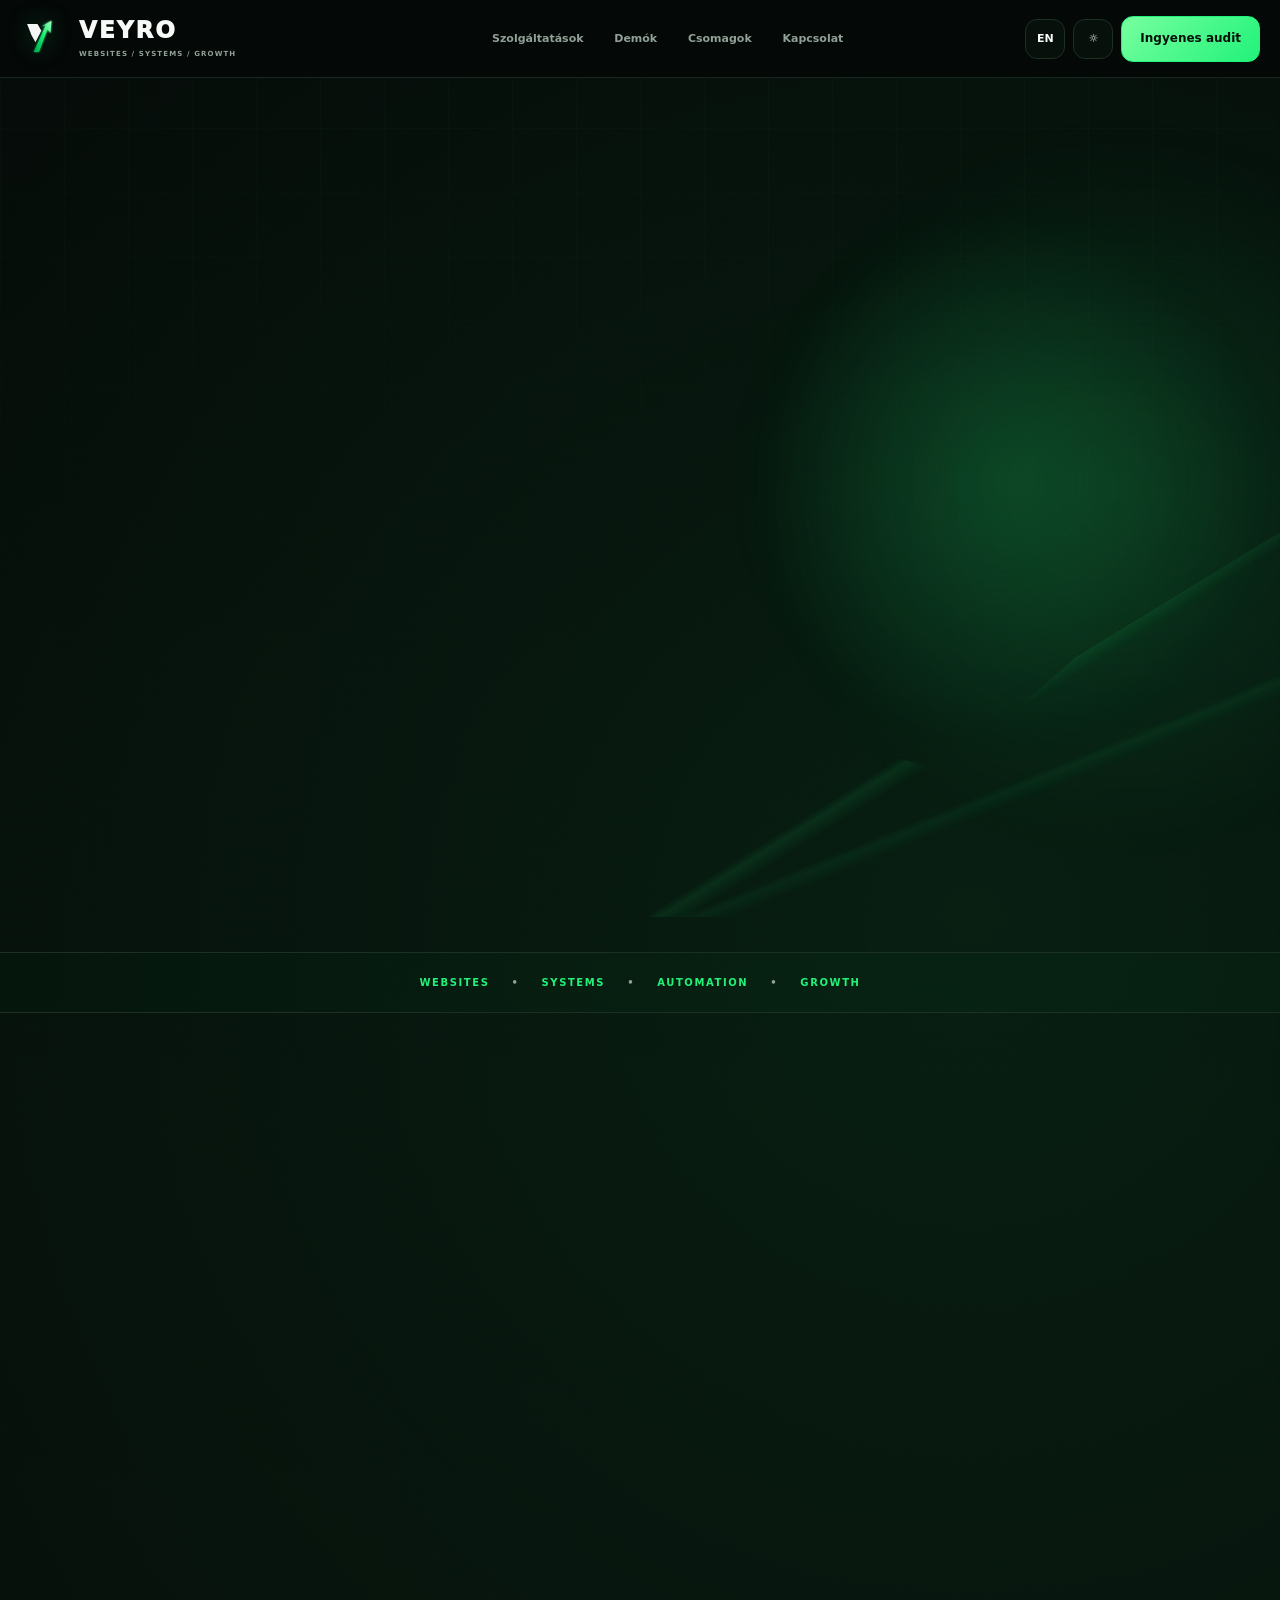
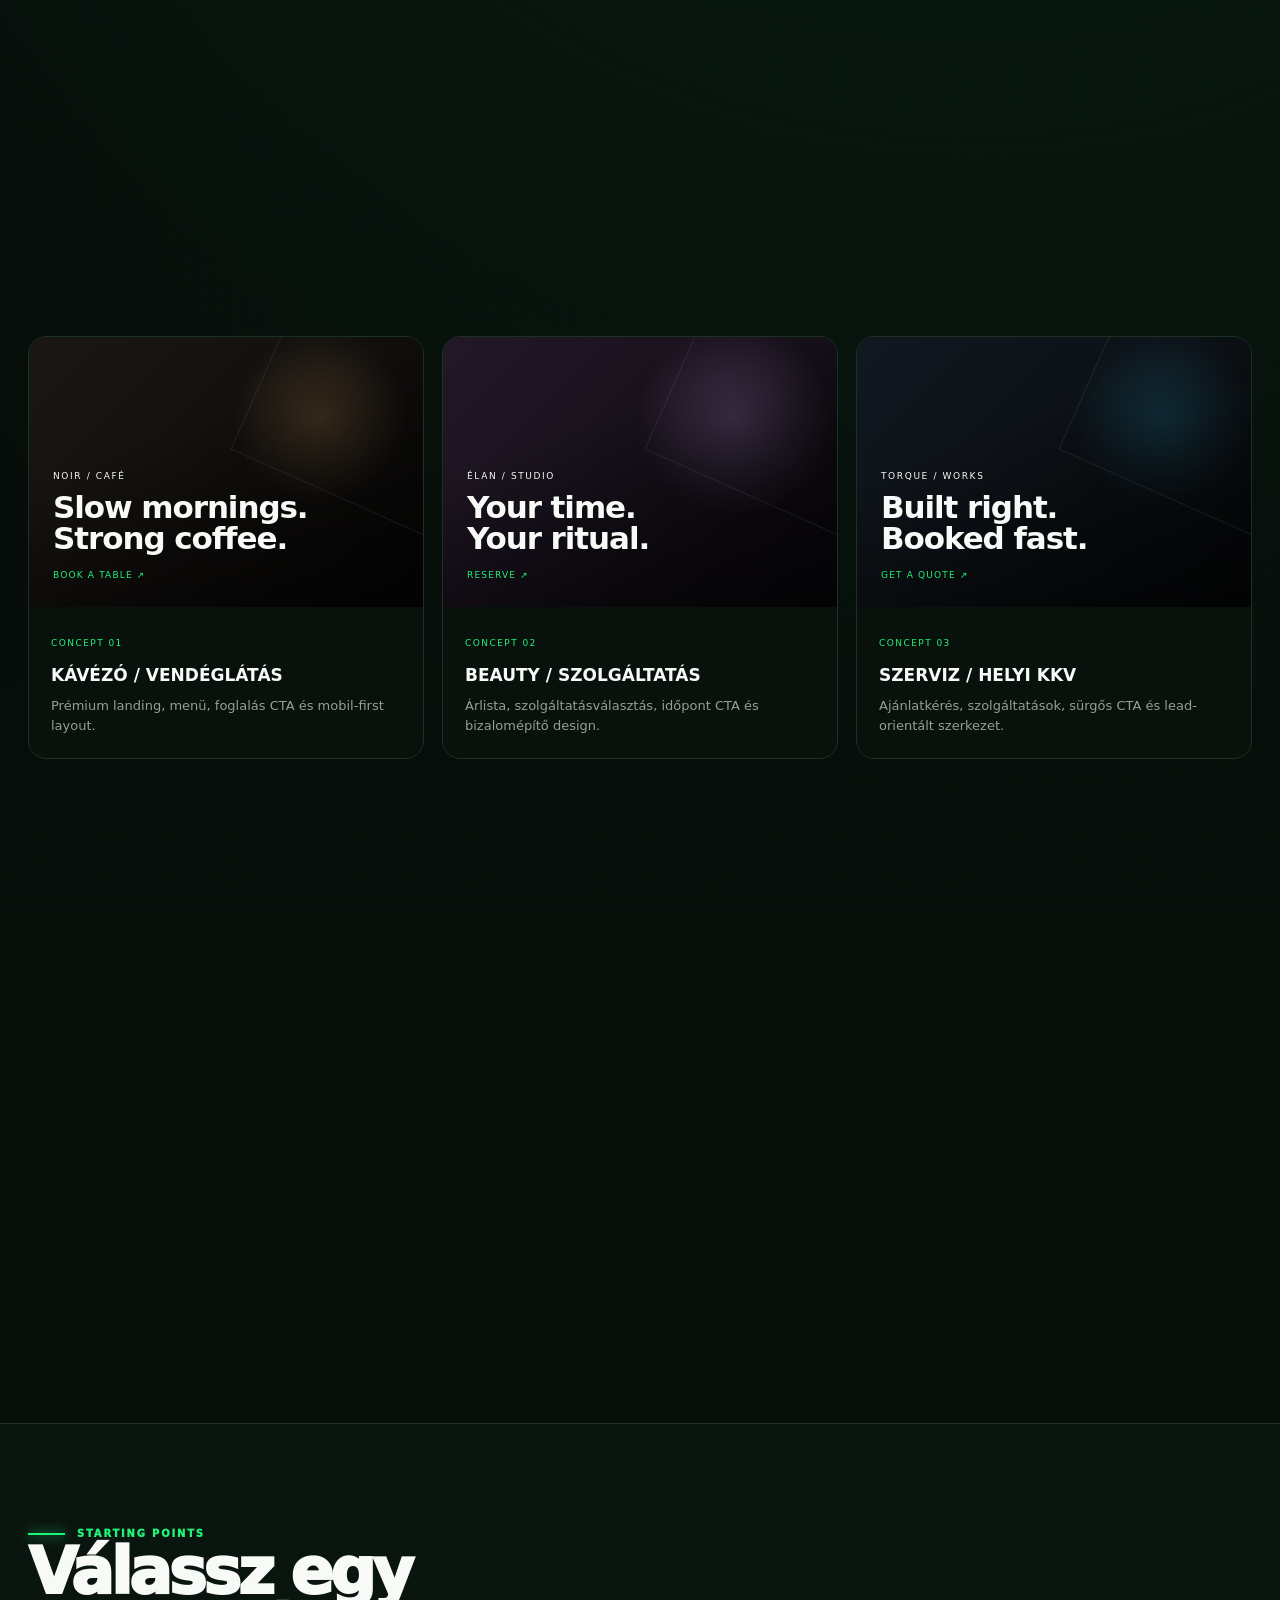
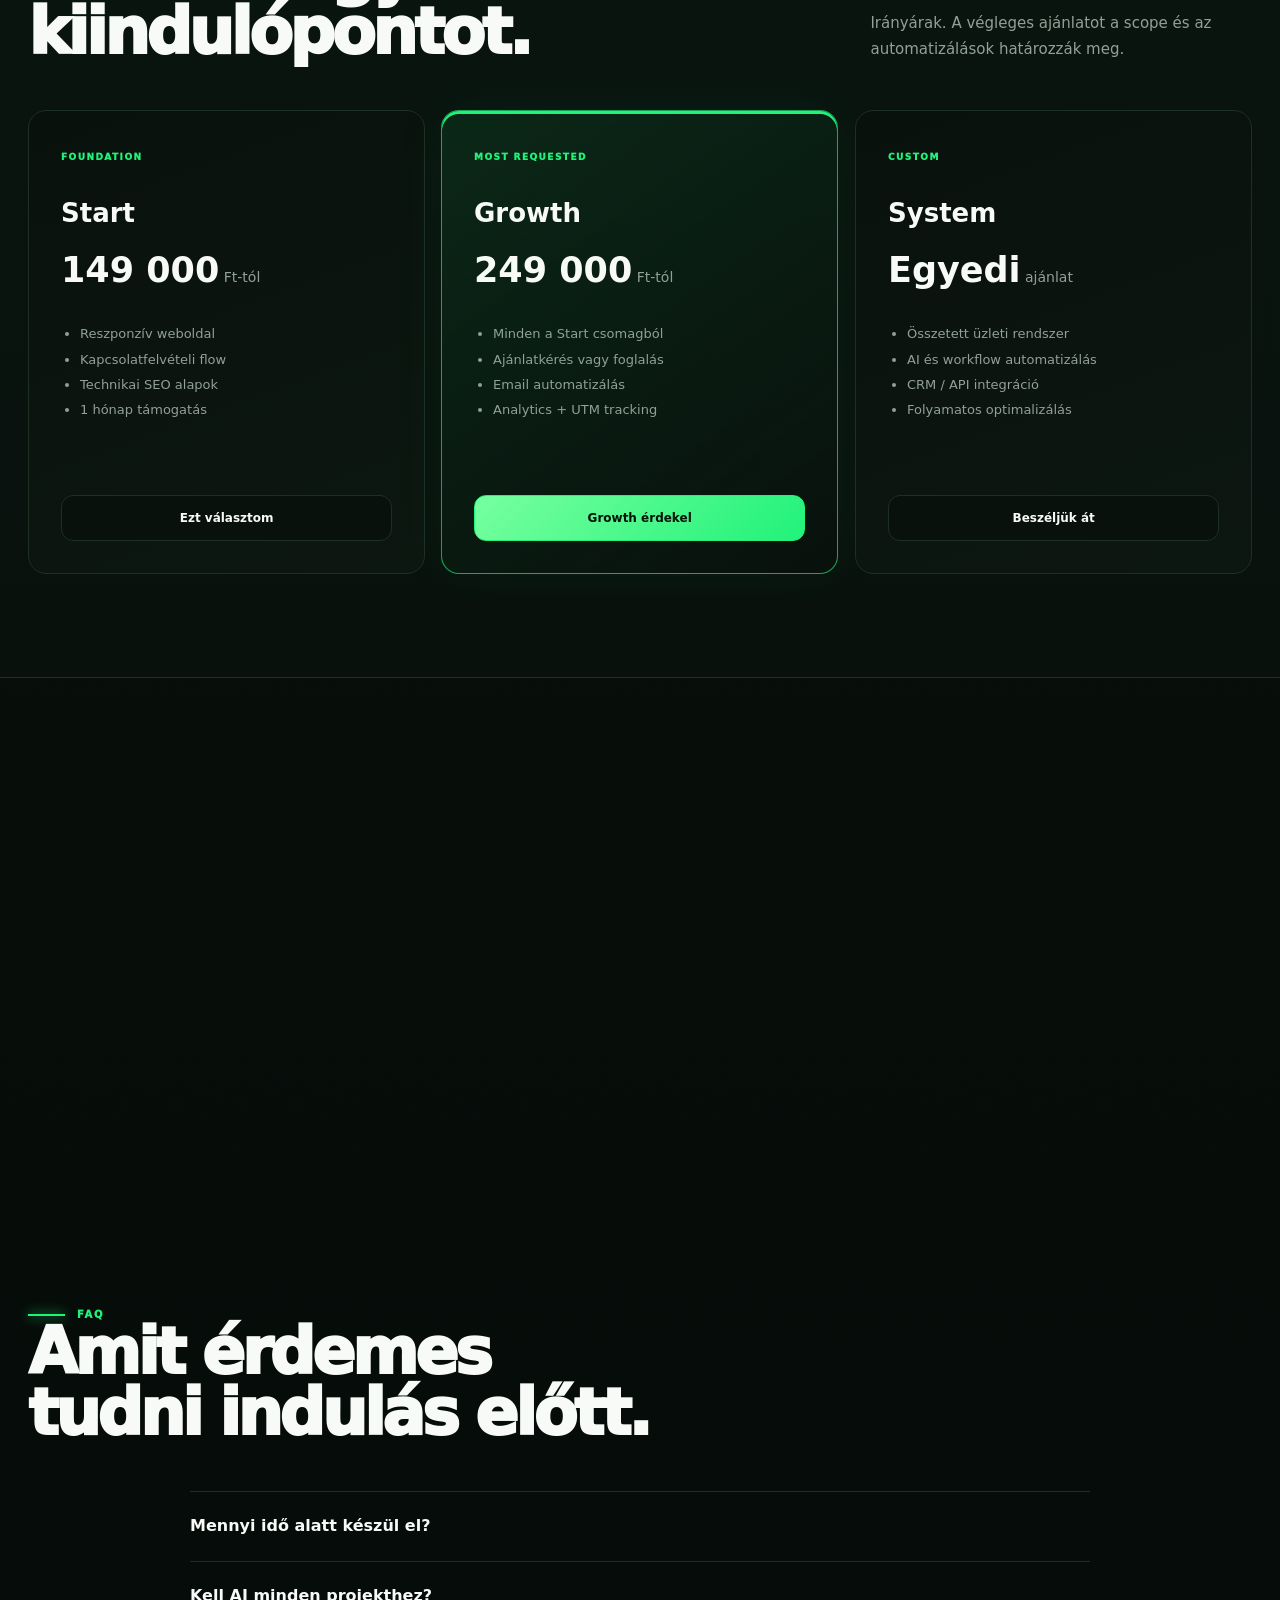
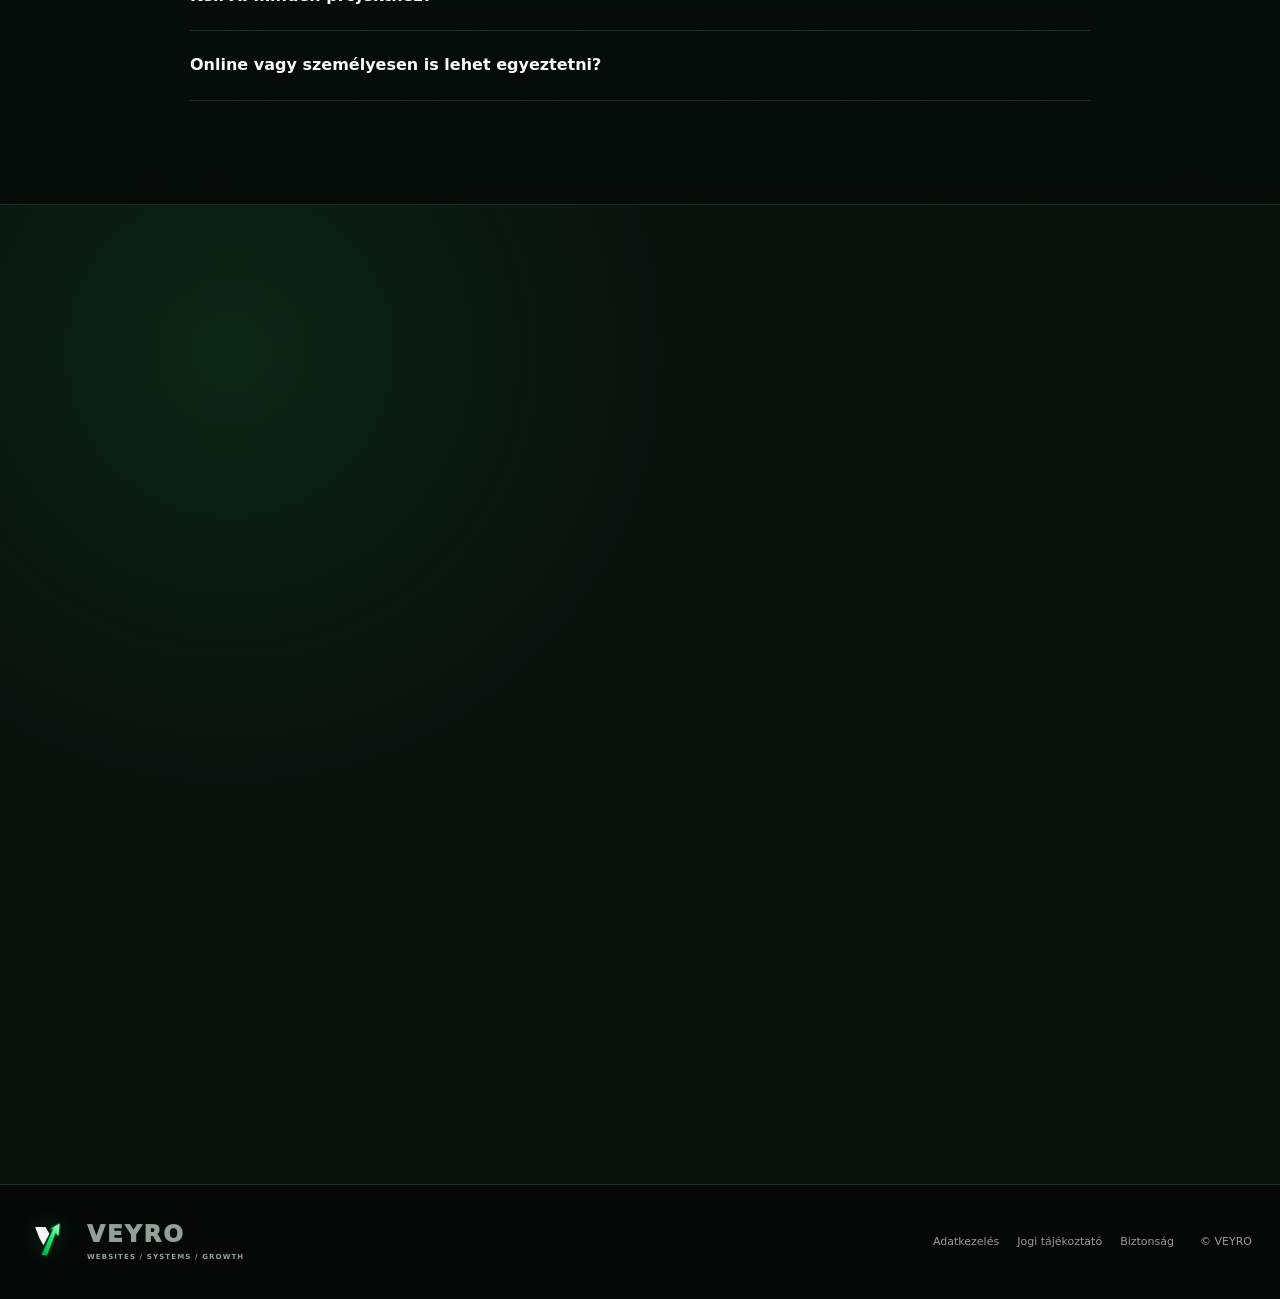
==== commit 3fea9580: "Release VEYRO conversion stack and live demos" ====
--- a/index.html
+++ b/index.html
@@ -1,46 +1,180 @@
-<!doctype html>
-<html lang="hu" data-theme="dark">
-<head>
-  <meta charset="utf-8">
-  <meta name="viewport" content="width=device-width,initial-scale=1,viewport-fit=cover">
-  <meta name="theme-color" content="#050807">
-  <meta name="description" content="VEYRO: weboldalak, digitális rendszerek és automatizálás vállalkozásoknak, mérhető növekedésre tervezve.">
-  <meta name="robots" content="index,follow,max-image-preview:large">
-  <meta name="referrer" content="strict-origin-when-cross-origin">
-  <meta http-equiv="Content-Security-Policy" content="default-src 'self'; connect-src 'self' https://formsubmit.co; form-action 'self' https://formsubmit.co; img-src 'self' data:; style-src 'self'; script-src 'self'; base-uri 'self'; object-src 'none'; frame-ancestors 'none'; upgrade-insecure-requests">
-  <meta property="og:type" content="website">
-  <meta property="og:locale" content="hu_HU">
-  <meta property="og:site_name" content="VEYRO">
-  <meta property="og:title" content="VEYRO | Weboldalak. Rendszerek. Növekedés.">
-  <meta property="og:description" content="Digitális rendszerek, amelyek mozgásba hozzák az üzletedet.">
-  <meta property="og:url" content="https://gellert4.github.io/Autonomation/">
-  <meta name="twitter:card" content="summary">
-  <link rel="canonical" href="https://gellert4.github.io/Autonomation/">
-  <link rel="icon" href="veyro-favicon.svg" type="image/svg+xml">
-  <link rel="stylesheet" href="premium.css">
-  <title>VEYRO | Weboldalak. Rendszerek. Növekedés.</title>
-  <script type="application/ld+json">{"@context":"https://schema.org","@type":"ProfessionalService","name":"VEYRO","url":"https://gellert4.github.io/Autonomation/","email":"mailto:szalai2003@gmail.com","description":"Websites, systems and automation for measurable growth.","areaServed":"HU","serviceType":["Web development","Business automation","Growth systems"]}</script>
-</head>
-<body>
-  <a class="skip-link" href="#main">Ugrás a tartalomra</a>
-  <header class="site-header">
-    <a class="brand" href="#top" aria-label="VEYRO főoldal"><img src="veyro-mark.svg" alt=""><span><strong>VEYRO</strong><small>WEBSITES / SYSTEMS / GROWTH</small></span></a>
-    <nav id="site-nav" class="nav" aria-label="Fő navigáció">
-      <a href="#services" data-hu="Szolgáltatások" data-en="Services">Szolgáltatások</a><a href="#process" data-hu="Folyamat" data-en="Process">Folyamat</a><a href="#packages" data-hu="Csomagok" data-en="Packages">Csomagok</a><a href="#contact" data-hu="Kapcsolat" data-en="Contact">Kapcsolat</a>
-    </nav>
-    <div class="header-tools"><button class="language-button" type="button" data-language-toggle aria-label="Váltás angol nyelvre">EN</button><button class="icon-button" type="button" data-theme-toggle aria-label="Világos téma">☼</button><a class="header-cta" href="#contact" data-hu="Beszéljünk" data-en="Let's talk">Beszéljünk</a><button class="icon-button menu-toggle" type="button" data-menu-toggle aria-controls="site-nav" aria-expanded="false" aria-label="Menü megnyitása">☰</button></div>
-  </header>
-  <main id="main">
-    <section id="top" class="hero"><div class="hero-copy" data-reveal><div class="kicker">VEYRO <span>01 / 04</span></div><h1><span data-hu="Építsünk" data-en="Build">Építsünk</span><br><em data-hu="gyorsabban." data-en="what moves.">gyorsabban.</em></h1><p data-hu="Weboldalak, automatizált rendszerek és digitális folyamatok, amelyek nem csak jól néznek ki, hanem mozgásba hozzák az üzletedet." data-en="Websites, automated systems and digital flows that do more than look good: they move your business forward.">Weboldalak, automatizált rendszerek és digitális folyamatok, amelyek nem csak jól néznek ki, hanem mozgásba hozzák az üzletedet.</p><div class="button-row"><a class="button button-primary" href="#contact" data-hu="Kérj egy rövid auditot ↗" data-en="Request a short audit ↗">Kérj egy rövid auditot ↗</a><a class="button button-secondary" href="#services" data-hu="Mit építünk?" data-en="What we build">Mit építünk?</a></div><div class="proof-points"><div><strong>01–03</strong><span data-hu="hét indulás" data-en="weeks to launch">hét indulás</span></div><div><strong>100%</strong><span data-hu="egyedi rendszer" data-en="tailored system">egyedi rendszer</span></div><div><strong>24/7</strong><span data-hu="digitális működés" data-en="digital operation">digitális működés</span></div></div></div><div class="hero-stage" data-reveal><div class="stage-window"><div class="window-bar"><i></i><i></i><i></i></div><div class="stage-content"><small>YOUR NEXT SYSTEM</small><h2><span>Websites.</span><br>Systems.<br><span>Growth.</span></h2><p data-hu="A következő szint nem több munkát jelent. Jobb rendszert jelent." data-en="The next level does not mean more work. It means a better system.">A következő szint nem több munkát jelent. Jobb rendszert jelent.</p><div class="stage-arrow" aria-hidden="true">↗</div></div></div><div class="stage-caption"><span>Designed to convert</span><span>Built to scale</span></div></div></section>
-    <div class="marquee" data-hu="Nem csak egy szép oldal. Egy rendszer, ami dolgozik helyetted." data-en="Not just a beautiful website. A system that works for you.">Nem csak egy szép oldal. Egy rendszer, ami dolgozik helyetted.</div>
-    <section id="services" class="section" data-reveal><div class="section-heading"><h2 data-hu="A digitális működésed következő verziója." data-en="The next version of your digital operation.">A digitális működésed következő verziója.</h2><p data-hu="A stratégia, design és fejlesztés egy helyen, felesleges körök nélkül." data-en="Strategy, design and development in one place, without the unnecessary loops.">A stratégia, design és fejlesztés egy helyen, felesleges körök nélkül.</p></div><div class="service-grid"><article class="service"><span class="service-number">01</span><h3 data-hu="Weboldalak" data-en="Websites">Weboldalak</h3><p data-hu="Gyors, reszponzív és konverzióra tervezett weboldal, amely képviseli a márkádat." data-en="Fast, responsive and conversion-focused websites that represent your brand.">Gyors, reszponzív és konverzióra tervezett weboldal, amely képviseli a márkádat.</p></article><article class="service"><span class="service-number">02</span><h3 data-hu="Rendszerek" data-en="Systems">Rendszerek</h3><p data-hu="Ajánlatkérés, foglalás, CRM és ügyfélfolyamatok egy átlátható digitális rendszerben." data-en="Quotes, bookings, CRM and client flows inside one clear digital system.">Ajánlatkérés, foglalás, CRM és ügyfélfolyamatok egy átlátható digitális rendszerben.</p></article><article class="service"><span class="service-number">03</span><h3 data-hu="Automatizálás" data-en="Automation">Automatizálás</h3><p data-hu="Az ismétlődő adminisztrációt folyamatok és intelligens integrációk végzik el." data-en="Processes and intelligent integrations take care of repetitive administration.">Az ismétlődő adminisztrációt folyamatok és intelligens integrációk végzik el.</p></article><article class="service"><span class="service-number">04</span><h3 data-hu="Növekedés" data-en="Growth">Növekedés</h3><p data-hu="Mérhetőbb leadkezelés, jobb ügyfélút és olyan alapok, amelyek bővíthetők." data-en="More measurable lead handling, a better customer journey and foundations that scale.">Mérhetőbb leadkezelés, jobb ügyfélút és olyan alapok, amelyek bővíthetők.</p></article></div></section>
-    <section id="process" class="section split-section"><div class="manifesto" data-reveal><div class="kicker">HOW IT WORKS <span>02 / 04</span></div><h2 data-hu="Kevesebb zaj. Több lendület." data-en="Less noise. More momentum.">Kevesebb zaj. Több lendület.</h2><p data-hu="Minden projektet az üzleti célból indítunk, nem egy sablonból. A végén egy működő, átadható rendszert kapsz." data-en="Every project starts with the business goal, not a template. You end with a working, maintainable system.">Minden projektet az üzleti célból indítunk, nem egy sablonból. A végén egy működő, átadható rendszert kapsz.</p></div><div class="steps" data-reveal><div class="step"><span class="step-index">01</span><div><h3 data-hu="Irány" data-en="Direction">Irány</h3><p data-hu="Megértjük, mi akadályoz most, és kijelöljük a legnagyobb hatású pontot." data-en="We understand what is blocking you and identify the highest-impact opportunity.">Megértjük, mi akadályoz most, és kijelöljük a legnagyobb hatású pontot.</p></div></div><div class="step"><span class="step-index">02</span><div><h3 data-hu="Rendszerterv" data-en="System design">Rendszerterv</h3><p data-hu="Megtervezzük a felépítést, az ügyfélutat, a tartalmat és a mérési pontokat." data-en="We map the architecture, customer journey, content and measurement points.">Megtervezzük a felépítést, az ügyfélutat, a tartalmat és a mérési pontokat.</p></div></div><div class="step"><span class="step-index">03</span><div><h3>Build & launch</h3><p data-hu="Megépítjük, teszteljük, átadjuk, majd segítünk a következő iterációban is." data-en="We build, test and launch, then stay close for the next iteration.">Megépítjük, teszteljük, átadjuk, majd segítünk a következő iterációban is.</p></div></div></div></section>
-    <section id="packages" class="section pricing"><div class="section-heading"><h2 data-hu="Indulj onnan, ahol most tartasz." data-en="Start from where you are.">Indulj onnan, ahol most tartasz.</h2><p data-hu="Átlátható induló csomagok. A végleges scope minden esetben közös egyeztetés után készül." data-en="Clear starting packages. Final scope is always agreed together.">Átlátható induló csomagok. A végleges scope minden esetben közös egyeztetés után készül.</p></div><div class="price-grid"><article class="price-card"><span class="price-tag">FOUNDATION</span><h3>Start</h3><p class="price"><strong>149 000</strong> Ft-tól</p><ul><li>Reszponzív weboldal</li><li>Kapcsolatfelvételi flow</li><li>Technikai SEO alapok</li><li>1 hónap támogatás</li></ul><a class="button button-secondary" href="#contact">Ezt választom</a></article><article class="price-card featured"><span class="price-tag">MOST REQUESTED</span><h3>Growth</h3><p class="price"><strong>249 000</strong> Ft-tól</p><ul><li>Minden a Start csomagból</li><li>Ajánlatkérés vagy foglalás</li><li>Email automatizálás</li><li>Analytics és Search Console</li></ul><a class="button button-primary" href="#contact">Growth érdekel</a></article><article class="price-card"><span class="price-tag">CUSTOM</span><h3>System</h3><p class="price"><strong>Egyedi</strong> ajánlat</p><ul><li>Összetett üzleti rendszer</li><li>AI és workflow automatizálás</li><li>CRM / API integráció</li><li>Folyamatos fejlesztés</li></ul><a class="button button-secondary" href="#contact">Beszéljük át</a></article></div></section>
-    <section class="section calculator-wrap"><div data-reveal><div class="kicker">TIME BACK <span>03 / 04</span></div><h2 data-hu="Mennyi időt adhat vissza egy jobb rendszer?" data-en="How much time could a better system give back?">Mennyi időt adhat vissza egy jobb rendszer?</h2><p class="hero-copy" data-hu="Ez csak szemléltető becslés, nem üzleti vagy pénzügyi ígéret. A pontos lehetőségeket az audit során mérjük fel." data-en="This is an illustrative estimate, not a business or financial promise. We assess the real opportunity during the audit.">Ez csak szemléltető becslés, nem üzleti vagy pénzügyi ígéret. A pontos lehetőségeket az audit során mérjük fel.</p></div><div class="calculator" data-reveal><label class="range-label" for="hours"><span>Heti admin idő</span><output id="hoursOut">8 óra</output></label><input id="hours" type="range" min="1" max="30" value="8"><label class="range-label" for="rate"><span>1 óra becsült értéke</span><output id="rateOut">8 000 Ft</output></label><input id="rate" type="range" min="3000" max="30000" step="1000" value="8000"><div class="calc-result"><span>Becsült havi időérték</span><strong id="monthlyValue">256 000 Ft</strong></div></div></section>
-+    <section class="section"><div class="section-heading"><h2 data-hu="Kérdések, amiket mindenki feltesz." data-en="The questions everyone asks.">Kérdések, amiket mindenki feltesz.</h2></div><div class="faq-list"><details><summary data-hu="Mennyi idő alatt készül el?" data-en="How long does it take?">Mennyi idő alatt készül el?</summary><p data-hu="Egy fókuszált weboldal tipikusan 1–3 hét. A pontos idő a tartalomtól, integrációktól és visszajelzési sebességtől függ." data-en="A focused website typically takes 1–3 weeks. Timing depends on content, integrations and feedback speed.">Egy fókuszált weboldal tipikusan 1–3 hét. A pontos idő a tartalomtól, integrációktól és visszajelzési sebességtől függ.</p></details><details><summary data-hu="Kell hozzá AI?" data-en="Do we need AI?">Kell hozzá AI?</summary><p data-hu="Nem. Csak olyan automatizálást építünk, amely valódi időt vagy hibát takarít meg." data-en="No. We only add automation where it saves meaningful time or reduces errors.">Nem. Csak olyan automatizálást építünk, amely valódi időt vagy hibát takarít meg.</p></details><details><summary data-hu="Mi történik az űrlap elküldése után?" data-en="What happens after I submit the form?">Mi történik az űrlap elküldése után?</summary><p data-hu="Átnézem a briefet, és röviden visszajelzek a következő reális lépésről. Az űrlap nem használ marketing- vagy analitikai sütiket." data-en="I review the brief and reply with the next realistic step. The form does not use marketing or analytics cookies.">Átnézem a briefet, és röviden visszajelzek a következő reális lépésről. Az űrlap nem használ marketing- vagy analitikai sütiket.</p></details></div></section>
-+    <section id="contact" class="section contact"><div class="contact-copy" data-reveal><div class="kicker">NEXT MOVE <span>04 / 04</span></div><h2 data-hu="Van egy ötleted? Tegyük működőképessé." data-en="Have an idea? Let's make it work.">Van egy ötleted? Tegyük működőképessé.</h2><p data-hu="Írj pár mondatot. Nem kell kész brief, csak az irány." data-en="Write a few lines. You do not need a finished brief, just the direction.">Írj pár mondatot. Nem kell kész brief, csak az irány.</p></div><form class="lead-form" action="https://formsubmit.co/szalai2003@gmail.com" method="POST" data-reveal><input type="hidden" name="_subject" value="Új VEYRO érdeklődés"><input type="hidden" name="_template" value="table"><input type="hidden" name="_captcha" value="false"><input type="hidden" name="_next" value="https://gellert4.github.io/Autonomation/thanks.html"><input class="honeypot" type="text" name="_honey" tabindex="-1" autocomplete="off"><div class="field-grid"><label>Név / cégnév<input name="name" required maxlength="100" autocomplete="name"></label><label>Email<input name="email" type="email" required maxlength="160" autocomplete="email"></label></div><label>Miben segíthetünk?<select name="service" required><option value="">Válassz egy irányt</option><option>Új weboldal</option><option>Weboldal + rendszer</option><option>Automatizálás</option><option>Egyedi fejlesztés</option></select></label><label>Mi a cél vagy a legnagyobb akadály?<textarea name="problem" required minlength="10" maxlength="2000"></textarea></label><label class="consent"><input name="privacy_consent" type="checkbox" required><span>Elolvastam az <a href="privacy.html">adatkezelési tájékoztatót</a>, és hozzájárulok az üzenetem megválaszolásához.</span></label><p class="form-note">Az űrlap beküldése előtt ne adj meg érzékeny vagy különleges adatot.</p><button class="button button-primary" type="submit">Küldés ↗</button></form></section>
-+  </main>
-+  <footer><a class="brand" href="#top" aria-label="VEYRO főoldal"><img src="veyro-mark.svg" alt=""><span><strong>VEYRO</strong><small>WEBSITES / SYSTEMS / GROWTH</small></span></a><nav aria-label="Jogi navigáció"><a href="privacy.html">Adatkezelés</a><a href="terms.html">Jogi tájékoztató</a><a href="security.html">Biztonság</a></nav><span>© <span id="year"></span> VEYRO</span></footer>
-+  <script src="site.js" defer></script>
-+</body>
-+</html>
+<!doctype html>
+<html lang="hu" data-theme="dark">
+<head>
+  <meta charset="utf-8">
+  <meta name="viewport" content="width=device-width,initial-scale=1,viewport-fit=cover">
+  <meta name="theme-color" content="#050807">
+  <meta name="description" content="VEYRO: konverzióra tervezett weboldalak, digitális rendszerek és automatizálás kisvállalkozásoknak.">
+  <meta name="robots" content="index,follow,max-image-preview:large">
+  <meta name="referrer" content="strict-origin-when-cross-origin">
+  <meta http-equiv="Content-Security-Policy" content="default-src 'self'; connect-src 'self' https://formsubmit.co https://www.google-analytics.com https://region1.google-analytics.com; form-action 'self' https://formsubmit.co; img-src 'self' data: https://www.google-analytics.com; style-src 'self'; script-src 'self' https://www.googletagmanager.com; base-uri 'self'; object-src 'none'; frame-ancestors 'none'; upgrade-insecure-requests">
+  <meta property="og:type" content="website">
+  <meta property="og:locale" content="hu_HU">
+  <meta property="og:site_name" content="VEYRO">
+  <meta property="og:title" content="VEYRO | Websites. Systems. Growth.">
+  <meta property="og:description" content="Digitális rendszerek, amelyek ügyfelet szereznek, adminisztrációt csökkentenek és skálázhatók.">
+  <meta property="og:url" content="https://gellert4.github.io/Autonomation/">
+  <meta name="twitter:card" content="summary">
+  <link rel="canonical" href="https://gellert4.github.io/Autonomation/">
+  <link rel="icon" href="veyro-favicon.svg" type="image/svg+xml">
+  <link rel="stylesheet" href="premium.css">
+  <link rel="stylesheet" href="conversion.css">
+  <title>VEYRO | Websites. Systems. Growth.</title>
+  <script type="application/ld+json">{"@context":"https://schema.org","@type":"ProfessionalService","name":"VEYRO","url":"https://gellert4.github.io/Autonomation/","email":"mailto:szalai2003@gmail.com","description":"Websites, systems and automation for measurable growth.","areaServed":"HU","serviceType":["Web development","Business automation","Growth systems"]}</script>
+</head>
+<body>
+  <div class="scroll-progress" aria-hidden="true"><span></span></div>
+  <a class="skip-link" href="#main">Ugrás a tartalomra</a>
+  <header class="site-header">
+    <a class="brand" href="#top" aria-label="VEYRO főoldal"><img src="veyro-mark.svg" alt=""><span><strong>VEYRO</strong><small>WEBSITES / SYSTEMS / GROWTH</small></span></a>
+    <nav id="site-nav" class="nav" aria-label="Fő navigáció">
+      <a href="#services" data-hu="Szolgáltatások" data-en="Services">Szolgáltatások</a>
+      <a href="#work" data-hu="Demók" data-en="Demos">Demók</a>
+      <a href="#packages" data-hu="Csomagok" data-en="Packages">Csomagok</a>
+      <a href="#contact" data-hu="Kapcsolat" data-en="Contact">Kapcsolat</a>
+    </nav>
+    <div class="header-tools">
+      <button class="language-button" type="button" data-language-toggle aria-label="Váltás angol nyelvre">EN</button>
+      <button class="icon-button" type="button" data-theme-toggle aria-label="Világos téma">☼</button>
+      <a class="header-cta" href="#contact" data-hu="Ingyenes audit" data-en="Free audit">Ingyenes audit</a>
+      <button class="icon-button menu-toggle" type="button" data-menu-toggle aria-controls="site-nav" aria-expanded="false" aria-label="Menü megnyitása">☰</button>
+    </div>
+  </header>
+
+  <main id="main">
+    <section id="top" class="hero">
+      <div class="hero-copy" data-reveal>
+        <div class="kicker">VEYRO <span>01 / 05</span></div>
+        <h1><span data-hu="Több ügyfél." data-en="More clients.">Több ügyfél.</span><br><em data-hu="Kevesebb manuális munka." data-en="Less manual work.">Kevesebb manuális munka.</em></h1>
+        <p data-hu="Konverzióra tervezett weboldalakat és üzleti rendszereket építünk, amelyek nem csak jól néznek ki, hanem valóban dolgoznak helyetted." data-en="We build conversion-focused websites and business systems that do more than look good — they work for you.">Konverzióra tervezett weboldalakat és üzleti rendszereket építünk, amelyek nem csak jól néznek ki, hanem valóban dolgoznak helyetted.</p>
+        <div class="button-row">
+          <a class="button button-primary track-cta" data-event="hero_audit" href="#contact" data-hu="Kérj ingyenes auditot ↗" data-en="Request a free audit ↗">Kérj ingyenes auditot ↗</a>
+          <a class="button button-secondary track-cta" data-event="hero_demos" href="#work" data-hu="Nézd meg a demókat" data-en="View live demos">Nézd meg a demókat</a>
+        </div>
+        <div class="proof-points">
+          <div><strong>1–3 hét</strong><span data-hu="tipikus indulás" data-en="typical launch">tipikus indulás</span></div>
+          <div><strong>100%</strong><span data-hu="egyedi rendszer" data-en="tailored system">egyedi rendszer</span></div>
+          <div><strong>HU / EN</strong><span data-hu="nemzetközi alap" data-en="international ready">nemzetközi alap</span></div>
+        </div>
+      </div>
+      <div class="hero-stage" data-reveal data-tilt>
+        <div class="stage-glow"></div>
+        <div class="stage-window">
+          <div class="window-bar"><i></i><i></i><i></i><span>VEYRO SYSTEM PREVIEW</span></div>
+          <div class="stage-content">
+            <small>YOUR NEXT SYSTEM</small>
+            <h2><span>Websites.</span><br>Systems.<br><span>Growth.</span></h2>
+            <div class="mini-flow"><b>Lead</b><i>→</i><b>CRM</b><i>→</i><b>Follow-up</b><i>→</i><b>Sale</b></div>
+            <p data-hu="A következő szint nem több munkát jelent. Jobb rendszert jelent." data-en="The next level does not mean more work. It means a better system.">A következő szint nem több munkát jelent. Jobb rendszert jelent.</p>
+            <div class="stage-arrow" aria-hidden="true">↗</div>
+          </div>
+        </div>
+        <div class="stage-caption"><span>Designed to convert</span><span>Built to scale</span></div>
+      </div>
+    </section>
+
+    <div class="marquee"><span>WEBSITES</span><i>•</i><span>SYSTEMS</span><i>•</i><span>AUTOMATION</span><i>•</i><span>GROWTH</span></div>
+
+    <section id="services" class="section" data-reveal>
+      <div class="section-heading"><div><div class="kicker">WHAT WE BUILD <span>02 / 05</span></div><h2 data-hu="Nem egy weboldal. Egy működő rendszer." data-en="Not just a website. A working system.">Nem egy weboldal. Egy működő rendszer.</h2></div><p data-hu="A design, fejlesztés, lead-kezelés és automatizálás egyetlen összefüggő ügyfélútban." data-en="Design, development, lead handling and automation in one connected customer journey.">A design, fejlesztés, lead-kezelés és automatizálás egyetlen összefüggő ügyfélútban.</p></div>
+      <div class="service-grid">
+        <article class="service" data-tilt><span class="service-number">01</span><h3 data-hu="Weboldalak" data-en="Websites">Weboldalak</h3><p data-hu="Gyors, mobilbarát és konverzióra tervezett oldalak, egyedi vizuális rendszerrel." data-en="Fast, mobile-first, conversion-focused websites with a custom visual system.">Gyors, mobilbarát és konverzióra tervezett oldalak, egyedi vizuális rendszerrel.</p></article>
+        <article class="service" data-tilt><span class="service-number">02</span><h3 data-hu="Rendszerek" data-en="Systems">Rendszerek</h3><p data-hu="Ajánlatkérés, foglalás, lead-rögzítés, pipeline és ügyfélfolyamat egy helyen." data-en="Quotes, bookings, lead capture, pipeline and customer flow in one place.">Ajánlatkérés, foglalás, lead-rögzítés, pipeline és ügyfélfolyamat egy helyen.</p></article>
+        <article class="service" data-tilt><span class="service-number">03</span><h3 data-hu="Automatizálás" data-en="Automation">Automatizálás</h3><p data-hu="Email follow-up, adminisztráció, adatmozgatás és AI workflow-k, ahol valóban van értelmük." data-en="Email follow-up, admin, data movement and AI workflows where they actually create value.">Email follow-up, adminisztráció, adatmozgatás és AI workflow-k, ahol valóban van értelmük.</p></article>
+        <article class="service" data-tilt><span class="service-number">04</span><h3 data-hu="Növekedés" data-en="Growth">Növekedés</h3><p data-hu="UTM, analytics, keresési adatok és kvalifikált leadek, hogy lásd, mi működik." data-en="UTM, analytics, search data and qualified leads so you know what actually works.">UTM, analytics, keresési adatok és kvalifikált leadek, hogy lásd, mi működik.</p></article>
+      </div>
+    </section>
+
+    <section id="work" class="section work-section">
+      <div class="section-heading" data-reveal><div><div class="kicker">LIVE CONCEPTS <span>03 / 05</span></div><h2 data-hu="Működő demók. Nem stock mockupok." data-en="Working demos. Not stock mockups.">Működő demók. Nem stock mockupok.</h2></div><p data-hu="Ezek koncepció demók, nem ügyfélreferenciák. Kattints bele, használd mobilon is, és nézd meg a minőséget élőben." data-en="These are concept demos, not client references. Open them, use them on mobile and judge the build quality live.">Ezek koncepció demók, nem ügyfélreferenciák. Kattints bele, használd mobilon is, és nézd meg a minőséget élőben.</p></div>
+      <div class="work-grid">
+        <a class="work-card track-demo" data-demo="cafe" href="demos/cafe/" target="_blank" rel="noopener" data-tilt>
+          <div class="work-preview cafe-preview"><span>NOIR / CAFÉ</span><strong>Slow mornings.<br>Strong coffee.</strong><i>BOOK A TABLE ↗</i></div>
+          <div class="work-meta"><span>CONCEPT 01</span><h3 data-hu="Kávézó / vendéglátás" data-en="Café / hospitality">Kávézó / vendéglátás</h3><p data-hu="Prémium landing, menü, foglalás CTA és mobil-first layout." data-en="Premium landing page, menu, booking CTA and mobile-first layout.">Prémium landing, menü, foglalás CTA és mobil-first layout.</p></div>
+        </a>
+        <a class="work-card track-demo" data-demo="beauty" href="demos/beauty/" target="_blank" rel="noopener" data-tilt>
+          <div class="work-preview beauty-preview"><span>ÉLAN / STUDIO</span><strong>Your time.<br>Your ritual.</strong><i>RESERVE ↗</i></div>
+          <div class="work-meta"><span>CONCEPT 02</span><h3 data-hu="Beauty / szolgáltatás" data-en="Beauty / service">Beauty / szolgáltatás</h3><p data-hu="Árlista, szolgáltatásválasztás, időpont CTA és bizalomépítő design." data-en="Pricing, service selection, booking CTA and trust-focused design.">Árlista, szolgáltatásválasztás, időpont CTA és bizalomépítő design.</p></div>
+        </a>
+        <a class="work-card track-demo" data-demo="service" href="demos/service/" target="_blank" rel="noopener" data-tilt>
+          <div class="work-preview service-preview"><span>TORQUE / WORKS</span><strong>Built right.<br>Booked fast.</strong><i>GET A QUOTE ↗</i></div>
+          <div class="work-meta"><span>CONCEPT 03</span><h3 data-hu="Szerviz / helyi KKV" data-en="Workshop / local business">Szerviz / helyi KKV</h3><p data-hu="Ajánlatkérés, szolgáltatások, sürgős CTA és lead-orientált szerkezet." data-en="Quote request, services, urgent CTA and lead-oriented structure.">Ajánlatkérés, szolgáltatások, sürgős CTA és lead-orientált szerkezet.</p></div>
+        </a>
+      </div>
+    </section>
+
+    <section id="process" class="section split-section">
+      <div class="manifesto" data-reveal><div class="kicker">HOW IT WORKS <span>04 / 05</span></div><h2 data-hu="Kevesebb zaj. Több lendület." data-en="Less noise. More momentum.">Kevesebb zaj. Több lendület.</h2><p data-hu="Az első beszélgetéstől az éles indulásig minden döntésnek üzleti oka van." data-en="From the first conversation to launch, every decision has a business reason.">Az első beszélgetéstől az éles indulásig minden döntésnek üzleti oka van.</p></div>
+      <div class="steps" data-reveal>
+        <div class="step"><span class="step-index">01</span><div><h3 data-hu="Audit" data-en="Audit">Audit</h3><p data-hu="Megnézzük a jelenlegi oldalt, ügyfélutat és a legnagyobb súrlódási pontokat." data-en="We review the current site, customer journey and the biggest friction points.">Megnézzük a jelenlegi oldalt, ügyfélutat és a legnagyobb súrlódási pontokat.</p></div></div>
+        <div class="step"><span class="step-index">02</span><div><h3 data-hu="Rendszerterv" data-en="System design">Rendszerterv</h3><p data-hu="Oldalszerkezet, CTA-k, lead flow, automatizálás és mérési pontok." data-en="Page architecture, CTAs, lead flow, automation and measurement points.">Oldalszerkezet, CTA-k, lead flow, automatizálás és mérési pontok.</p></div></div>
+        <div class="step"><span class="step-index">03</span><div><h3>Build & launch</h3><p data-hu="Megépítjük, teszteljük desktopon és mobilon, majd élesítjük és mérjük." data-en="We build, test on desktop and mobile, launch and measure.">Megépítjük, teszteljük desktopon és mobilon, majd élesítjük és mérjük.</p></div></div>
+      </div>
+    </section>
+
+    <section id="packages" class="section pricing">
+      <div class="section-heading"><div><div class="kicker">STARTING POINTS</div><h2 data-hu="Válassz egy kiindulópontot." data-en="Choose a starting point.">Válassz egy kiindulópontot.</h2></div><p data-hu="Irányárak. A végleges ajánlatot a scope és az automatizálások határozzák meg." data-en="Starting prices. Final pricing depends on scope and automation complexity.">Irányárak. A végleges ajánlatot a scope és az automatizálások határozzák meg.</p></div>
+      <div class="price-grid">
+        <article class="price-card" data-tilt><span class="price-tag">FOUNDATION</span><h3>Start</h3><p class="price"><strong>149 000</strong> Ft-tól</p><ul><li>Reszponzív weboldal</li><li>Kapcsolatfelvételi flow</li><li>Technikai SEO alapok</li><li>1 hónap támogatás</li></ul><a class="button button-secondary plan-link" data-plan="Start" href="#contact">Ezt választom</a></article>
+        <article class="price-card featured" data-tilt><span class="price-tag">MOST REQUESTED</span><h3>Growth</h3><p class="price"><strong>249 000</strong> Ft-tól</p><ul><li>Minden a Start csomagból</li><li>Ajánlatkérés vagy foglalás</li><li>Email automatizálás</li><li>Analytics + UTM tracking</li></ul><a class="button button-primary plan-link" data-plan="Growth" href="#contact">Growth érdekel</a></article>
+        <article class="price-card" data-tilt><span class="price-tag">CUSTOM</span><h3>System</h3><p class="price"><strong>Egyedi</strong> ajánlat</p><ul><li>Összetett üzleti rendszer</li><li>AI és workflow automatizálás</li><li>CRM / API integráció</li><li>Folyamatos optimalizálás</li></ul><a class="button button-secondary plan-link" data-plan="System" href="#contact">Beszéljük át</a></article>
+      </div>
+    </section>
+
+    <section class="section calculator-wrap">
+      <div data-reveal><div class="kicker">TIME BACK</div><h2 data-hu="Mennyi időt adhat vissza egy jobb rendszer?" data-en="How much time could a better system give back?">Mennyi időt adhat vissza egy jobb rendszer?</h2><p data-hu="Szemléltető becslés, nem pénzügyi ígéret. Az audit során a valódi folyamatokat nézzük meg." data-en="An illustrative estimate, not a financial promise. During the audit we review the real process.">Szemléltető becslés, nem pénzügyi ígéret. Az audit során a valódi folyamatokat nézzük meg.</p></div>
+      <div class="calculator" data-reveal><label class="range-label" for="hours"><span data-hu="Heti admin idő" data-en="Weekly admin time">Heti admin idő</span><output id="hoursOut">8 óra</output></label><input id="hours" type="range" min="1" max="30" value="8"><label class="range-label" for="rate"><span data-hu="1 óra becsült értéke" data-en="Estimated hourly value">1 óra becsült értéke</span><output id="rateOut">8 000 Ft</output></label><input id="rate" type="range" min="3000" max="30000" step="1000" value="8000"><div class="calc-result"><span data-hu="Becsült havi időérték" data-en="Estimated monthly time value">Becsült havi időérték</span><strong id="monthlyValue">256 000 Ft</strong></div></div>
+    </section>
+
+    <section class="section faq-section"><div class="section-heading"><div><div class="kicker">FAQ</div><h2 data-hu="Amit érdemes tudni indulás előtt." data-en="What to know before we start.">Amit érdemes tudni indulás előtt.</h2></div></div><div class="faq-list">
+      <details><summary data-hu="Mennyi idő alatt készül el?" data-en="How long does it take?">Mennyi idő alatt készül el?</summary><p data-hu="Egy fókuszált weboldal tipikusan 1–3 hét. Összetettebb rendszernél a scope alapján adunk ütemezést." data-en="A focused website typically takes 1–3 weeks. More complex systems get a scope-based timeline.">Egy fókuszált weboldal tipikusan 1–3 hét. Összetettebb rendszernél a scope alapján adunk ütemezést.</p></details>
+      <details><summary data-hu="Kell AI minden projekthez?" data-en="Does every project need AI?">Kell AI minden projekthez?</summary><p data-hu="Nem. Csak ott használunk automatizálást vagy AI-t, ahol valódi időt takarít meg vagy jobb ügyfélélményt ad." data-en="No. We only use automation or AI where it saves meaningful time or improves the customer experience.">Nem. Csak ott használunk automatizálást vagy AI-t, ahol valódi időt takarít meg vagy jobb ügyfélélményt ad.</p></details>
+      <details><summary data-hu="Online vagy személyesen is lehet egyeztetni?" data-en="Can we meet online or in person?">Online vagy személyesen is lehet egyeztetni?</summary><p data-hu="Mindkettő. Online gyorsabb, de magyarországi projektnél személyes egyeztetés is megoldható." data-en="Both. Online is usually faster, but in-person meetings are possible for projects in Hungary.">Mindkettő. Online gyorsabb, de magyarországi projektnél személyes egyeztetés is megoldható.</p></details>
+    </div></section>
+
+    <section id="contact" class="section contact">
+      <div class="contact-copy" data-reveal><div class="kicker">NEXT MOVE <span>05 / 05</span></div><h2 data-hu="Mondd el, hol akad el most az üzleted." data-en="Tell us where your business gets stuck.">Mondd el, hol akad el most az üzleted.</h2><p data-hu="Az űrlap kvalifikálja a projektet, így már az első válaszban konkrétabb következő lépést tudunk adni." data-en="The form qualifies the project so the first reply can already include a more concrete next step.">Az űrlap kvalifikálja a projektet, így már az első válaszban konkrétabb következő lépést tudunk adni.</p><div class="contact-badges"><span>✓ 15–20 perc</span><span>✓ online / személyesen</span><span>✓ kötelezettség nélkül</span></div></div>
+      <form class="lead-form" id="leadForm" action="https://formsubmit.co/szalai2003@gmail.com" method="POST" data-reveal>
+        <input type="hidden" name="_subject" value="Új VEYRO lead">
+        <input type="hidden" name="_template" value="table">
+        <input type="hidden" name="_captcha" value="false">
+        <input type="hidden" name="_next" value="https://gellert4.github.io/Autonomation/thanks.html">
+        <input type="hidden" name="lead_id" id="leadId">
+        <input type="hidden" name="lead_score" id="leadScore">
+        <input type="hidden" name="lead_grade" id="leadGrade">
+        <input type="hidden" name="landing_page" id="landingPage">
+        <input type="hidden" name="referrer" id="referrerField">
+        <input type="hidden" name="utm_source" id="utmSource">
+        <input type="hidden" name="utm_medium" id="utmMedium">
+        <input type="hidden" name="utm_campaign" id="utmCampaign">
+        <input type="hidden" name="utm_content" id="utmContent">
+        <input type="hidden" name="utm_term" id="utmTerm">
+        <input type="hidden" name="first_touch" id="firstTouch">
+        <input class="honeypot" type="text" name="_honey" tabindex="-1" autocomplete="off">
+        <div class="field-grid"><label><span data-hu="Név / cégnév" data-en="Name / company">Név / cégnév</span><input name="name" required maxlength="100" autocomplete="name"></label><label>Email<input name="email" type="email" required maxlength="160" autocomplete="email"></label></div>
+        <label><span data-hu="Jelenlegi weboldal (ha van)" data-en="Current website (if any)">Jelenlegi weboldal (ha van)</span><input name="website" type="url" maxlength="250" placeholder="https://"></label>
+        <div class="field-grid">
+          <label><span data-hu="Miben segíthetünk?" data-en="What do you need?">Miben segíthetünk?</span><select name="service" id="serviceField" required><option value="">Válassz</option><option value="website">Új weboldal</option><option value="web_system">Weboldal + rendszer</option><option value="automation">Automatizálás</option><option value="custom">Egyedi rendszer</option></select></label>
+          <label><span data-hu="Tervezett keret" data-en="Planned budget">Tervezett keret</span><select name="budget" id="budgetField" required><option value="">Válassz</option><option value="under150">150 ezer Ft alatt</option><option value="150_250">150–250 ezer Ft</option><option value="250_500">250–500 ezer Ft</option><option value="500plus">500 ezer Ft+</option><option value="unknown">Még nem tudom</option></select></label>
+        </div>
+        <label><span data-hu="Mikor indulna?" data-en="When would you like to start?">Mikor indulna?</span><select name="timeline" id="timelineField" required><option value="">Válassz</option><option value="asap">Minél hamarabb</option><option value="month">1 hónapon belül</option><option value="quarter">1–3 hónapon belül</option><option value="later">Később</option></select></label>
+        <label><span data-hu="Mi a legnagyobb cél vagy akadály?" data-en="What is the main goal or bottleneck?">Mi a legnagyobb cél vagy akadály?</span><textarea name="problem" id="problemField" required minlength="20" maxlength="2000" placeholder="Pl. sok a manuális ajánlatkérés, nincs mobilbarát oldal, több lead kell..."></textarea></label>
+        <label class="consent"><input name="privacy_acknowledged" type="checkbox" required><span data-hu="Elolvastam az adatkezelési tájékoztatót, és kérem, hogy a megkeresésemre válaszoljatok." data-en="I have read the privacy notice and ask you to respond to my inquiry.">Elolvastam az <a href="privacy.html">adatkezelési tájékoztatót</a>, és kérem, hogy a megkeresésemre válaszoljatok.</span></label>
+        <div class="lead-preview"><span data-hu="Belső lead minősítés" data-en="Internal lead qualification">Belső lead minősítés</span><strong id="scorePreview">—</strong></div>
+        <button class="button button-primary" type="submit" data-hu="Kérem az auditot ↗" data-en="Request the audit ↗">Kérem az auditot ↗</button>
+        <p class="form-note" data-hu="Nem küldünk marketing levelet automatikusan. Az adatokat kizárólag a megkeresés kezelésére használjuk." data-en="We do not automatically send marketing emails. Your data is used only to handle your inquiry.">Nem küldünk marketing levelet automatikusan. Az adatokat kizárólag a megkeresés kezelésére használjuk.</p>
+      </form>
+    </section>
+  </main>
+
+  <footer><a class="brand" href="#top" aria-label="VEYRO főoldal"><img src="veyro-mark.svg" alt=""><span><strong>VEYRO</strong><small>WEBSITES / SYSTEMS / GROWTH</small></span></a><nav aria-label="Jogi navigáció"><a href="privacy.html">Adatkezelés</a><a href="terms.html">Jogi tájékoztató</a><a href="security.html">Biztonság</a></nav><span>© <span id="year"></span> VEYRO</span></footer>
+
+  <div class="consent-banner" id="consentBanner" hidden>
+    <div><strong data-hu="Mérés csak engedéllyel" data-en="Analytics only with permission">Mérés csak engedéllyel</strong><p data-hu="A működéshez nem szükséges analitikát csak akkor töltjük be, ha engedélyezed." data-en="Non-essential analytics is only loaded if you allow it.">A működéshez nem szükséges analitikát csak akkor töltjük be, ha engedélyezed.</p></div>
+    <div class="consent-actions"><button type="button" class="button button-secondary" data-consent="essential" data-hu="Csak szükséges" data-en="Essential only">Csak szükséges</button><button type="button" class="button button-primary" data-consent="analytics" data-hu="Analytics engedélyezése" data-en="Allow analytics">Analytics engedélyezése</button></div>
+  </div>
+
+  <script src="analytics-config.js" defer></script>
+  <script src="site.js" defer></script>
+</body>
+</html>
--- a/premium.css
+++ b/premium.css
@@ -1,2 +1 @@
-:root{--bg:#050807;--panel:#0b120e;--panel-2:#101b14;--text:#f7faf7;--muted:#91a197;--line:#203127;--green:#21f27a;--green-soft:#a3ffc0;--shadow:0 30px 90px #0008;color-scheme:dark}html[data-theme=light]{--bg:#f2f6f2;--panel:#fff;--panel-2:#edf4ef;--text:#0b1910;--muted:#617168;--line:#d5e3d8;--green:#0aa64d;--green-soft:#077a38;--shadow:0 25px 70px #173c251c;color-scheme:light}*{box-sizing:border-box;letter-spacing:0!important}html{scroll-behavior:smooth}body{margin:0;background:var(--bg);color:var(--text);font-family:"Trebuchet MS",Verdana,sans-serif;line-height:1.5;overflow-x:hidden}body:before{content:"";position:fixed;inset:0;pointer-events:none;z-index:-1;opacity:.35;background-image:linear-gradient(#72ff9c08 1px,transparent 1px),linear-gradient(90deg,#72ff9c08 1px,transparent 1px);background-size:64px 64px;mask-image:linear-gradient(#000,transparent 75%)}a{color:inherit}.skip-link{position:fixed;z-index:100;top:14px;left:14px;transform:translateY(-140%);padding:10px 14px;background:var(--green);color:#031108}.skip-link:focus{transform:none}.site-header{position:sticky;top:0;z-index:20;display:flex;align-items:center;gap:36px;min-height:74px;padding:12px max(20px,calc((100% - 1240px)/2));background:#050807e8;border-bottom:1px solid var(--line);backdrop-filter:blur(18px)}html[data-theme=light] .site-header{background:#f2f6f2e8}.brand{display:flex;align-items:center;gap:10px;text-decoration:none;flex-shrink:0}.brand img{display:block;width:36px;height:36px}.brand strong{font-size:21px;letter-spacing:6px!important}.brand small{color:var(--green);font-size:8px;letter-spacing:2px!important}.nav{display:flex;align-items:center;gap:28px;margin-left:auto}.nav a{color:var(--muted);font-size:10px;font-weight:800;text-decoration:none;text-transform:uppercase}.nav a:hover{color:var(--green)}.header-tools{display:flex;align-items:center;gap:8px}.icon-button,.language-button{min-width:38px;height:38px;border:1px solid var(--line);background:transparent;color:var(--text);cursor:pointer}.icon-button{font-size:17px}.language-button{font-size:10px;font-weight:900}.header-cta,.button{display:inline-flex;justify-content:center;align-items:center;gap:9px;padding:14px 18px;border:1px solid var(--green);border-radius:0;font-size:10px;font-weight:900;letter-spacing:2px!important;text-transform:uppercase;text-decoration:none;cursor:pointer}.header-cta,.button-primary{background:var(--green);color:#031108}.button-secondary{color:var(--text);background:transparent}.menu-toggle{display:none}.hero,.section{max-width:1240px;margin:0 auto;padding:108px 28px}.hero{position:relative;min-height:calc(100vh - 74px);display:grid;grid-template-columns:1.05fr .95fr;align-items:center;gap:72px}.hero:after{content:"";position:absolute;right:-100px;bottom:4%;width:58%;height:34%;background:linear-gradient(150deg,transparent 45%,#21f27a28 46%,transparent 48%),linear-gradient(158deg,transparent 59%,#21f27a20 60%,transparent 62%);z-index:-1}.kicker{display:flex;align-items:center;gap:12px;color:var(--green);font-size:10px;font-weight:900;letter-spacing:3px!important;text-transform:uppercase}.kicker:before{content:"";width:42px;height:1px;background:var(--green)}h1,h2,h3,p{margin-top:0}.hero h1{max-width:740px;margin:23px 0;font-size:clamp(58px,8vw,112px);line-height:.89;letter-spacing:-4px!important;text-transform:uppercase}.hero h1 em{color:var(--green);font-style:normal}.hero-copy>p{max-width:560px;color:var(--muted);font-size:17px;line-height:1.8}.button-row{display:flex;flex-wrap:wrap;gap:12px;margin:32px 0}.proof-points{display:flex;gap:34px;margin-top:45px;padding-top:20px;border-top:1px solid var(--line)}.proof-points strong{display:block;color:var(--text);font-size:22px}.proof-points span{display:block;margin-top:3px;color:var(--muted);font-size:9px;text-transform:uppercase}.hero-stage{position:relative;min-width:0}.stage-window{position:relative;min-height:470px;border:1px solid #21f27a99;background:radial-gradient(circle at 72% 20%,#21f27a31,transparent 29%),linear-gradient(145deg,#10261a,#050807 72%);box-shadow:0 0 60px #21f27a13,0 30px 100px #0008;overflow:hidden;transform:rotate(-2deg)}.stage-window:after{content:"";position:absolute;inset:0;opacity:.6;background:linear-gradient(145deg,transparent 50%,#21f27a20 51%,transparent 53%),linear-gradient(155deg,transparent 64%,#21f27a17 65%,transparent 67%);clip-path:polygon(0 77%,28% 62%,47% 68%,66% 48%,100% 14%,100% 100%,0 100%)}.window-bar{display:flex;gap:8px;padding:15px 18px;border-bottom:1px solid #21f27a29}.window-bar i{width:7px;height:7px;border-radius:50%;background:var(--green);opacity:.7}.stage-content{position:relative;z-index:2;padding:64px 50px}.stage-content small{color:var(--green);font-size:10px;letter-spacing:3px!important;text-transform:uppercase}.stage-content h2{max-width:430px;margin:20px 0;font-size:clamp(35px,5vw,68px);line-height:.92;text-transform:uppercase}.stage-content h2 span{color:var(--green)}.stage-content p{color:#a9bbad}.stage-arrow{position:absolute;right:34px;top:40%;color:var(--green);font-size:90px;line-height:1;transform:rotate(-25deg)}.stage-caption{display:flex;justify-content:space-between;gap:20px;margin-top:22px;color:var(--muted);font-size:9px;letter-spacing:3px!important;text-transform:uppercase}.marquee{border-block:1px solid var(--line);padding:20px 28px;color:var(--green);font-size:10px;letter-spacing:3px!important;text-align:center;text-transform:uppercase}.section-heading{display:flex;justify-content:space-between;align-items:end;gap:30px;margin-bottom:42px}.section-heading h2{max-width:680px;margin:0;font-size:clamp(38px,5vw,72px);line-height:.94;text-transform:uppercase}.section-heading p{max-width:370px;margin:0;color:var(--muted)}.service-grid{display:grid;grid-template-columns:repeat(4,1fr);border-block:1px solid var(--line)}.service{min-width:0;padding:28px 24px 34px;border-right:1px solid var(--line)}.service:last-child{border-right:0}.service-number{color:var(--green);font-size:11px;font-weight:900}.service h3{margin:55px 0 12px;font-size:16px;text-transform:uppercase}.service p{margin:0;color:var(--muted);font-size:13px;line-height:1.7}.split-section{display:grid;grid-template-columns:.8fr 1.2fr;align-items:start;gap:90px}.manifesto{position:sticky;top:120px}.manifesto p{max-width:370px;color:var(--muted);font-size:16px;line-height:1.8}.manifesto strong{color:var(--green)}.steps{border-top:1px solid var(--line)}.step{display:grid;grid-template-columns:70px 1fr;gap:22px;padding:28px 0;border-bottom:1px solid var(--line)}.step-index{color:var(--green);font-weight:900}.step h3{margin:0 0 7px;font-size:17px;text-transform:uppercase}.step p{margin:0;color:var(--muted);font-size:14px}.pricing{background:var(--panel);border-block:1px solid var(--line)}.price-grid{display:grid;grid-template-columns:repeat(3,1fr);gap:1px;background:var(--line);border:1px solid var(--line)}.price-card{position:relative;padding:34px;background:var(--panel)}.price-card.featured{background:linear-gradient(145deg,#12301c,var(--panel));box-shadow:inset 0 3px var(--green)}.price-tag{color:var(--green);font-size:10px;font-weight:900;letter-spacing:3px!important}.price-card h3{margin:25px 0 10px;font-size:25px;text-transform:uppercase}.price{margin:0 0 24px;font-size:14px;color:var(--muted)}.price strong{color:var(--text);font-size:32px}.price-card ul{min-height:145px;margin:0 0 24px;padding-left:18px;color:var(--muted);font-size:13px;line-height:2}.calculator-wrap{display:grid;grid-template-columns:.8fr 1.2fr;gap:80px;align-items:center}.calculator{padding:30px;border:1px solid var(--line);background:var(--panel)}.range-label{display:flex;justify-content:space-between;gap:20px;margin:0 0 9px;font-size:12px;font-weight:800}.range-label output{color:var(--green)}input[type=range]{width:100%;accent-color:var(--green);margin:0 0 25px}.calc-result{display:flex;justify-content:space-between;align-items:baseline;gap:20px;margin-top:5px;padding-top:22px;border-top:1px solid var(--green)}.calc-result span{color:var(--muted);font-size:11px}.calc-result strong{color:var(--green);font-size:25px}.faq-list{max-width:850px;margin:0 auto}.faq-list details{border-top:1px solid var(--line);padding:22px 0}.faq-list details:last-child{border-bottom:1px solid var(--line)}summary{cursor:pointer;font-size:16px;font-weight:800;list-style:none}.faq-list p{max-width:680px;margin:15px 0 0;color:var(--muted)}.contact{display:grid;grid-template-columns:.8fr 1.2fr;gap:80px;background:var(--panel);border-block:1px solid var(--line)}.contact h2{font-size:clamp(38px,5vw,68px);line-height:.94;text-transform:uppercase}.contact-copy p{max-width:400px;color:var(--muted)}.lead-form{display:grid;gap:18px}.field-grid{display:grid;grid-template-columns:1fr 1fr;gap:16px}.lead-form label{display:grid;gap:7px;color:var(--muted);font-size:11px;font-weight:800;text-transform:uppercase}.lead-form input,.lead-form select,.lead-form textarea{width:100%;border:1px solid var(--line);border-radius:0;padding:14px;background:var(--bg);color:var(--text);font:inherit}.lead-form textarea{min-height:125px;resize:vertical}.consent{display:flex!important;grid-template-columns:auto 1fr!important;align-items:start;gap:9px!important;text-transform:none!important;font-weight:400!important;line-height:1.5}.consent input{width:auto;margin-top:3px}.consent a{color:var(--green)}.form-note{color:var(--muted);font-size:11px}.honeypot{position:absolute;left:-9999px}footer{display:grid;grid-template-columns:1fr auto auto;align-items:center;gap:28px;max-width:1240px;margin:auto;padding:34px 28px;color:var(--muted);font-size:11px}footer a{text-decoration:none}footer nav{display:flex;gap:18px}footer nav a:hover{color:var(--green)}[data-reveal]{opacity:0;transform:translateY(18px);transition:opacity .7s ease,transform .7s ease}[data-reveal].is-visible{opacity:1;transform:none}@media(max-width:900px){.site-header{gap:16px}.nav{display:none;position:absolute;top:74px;left:16px;right:16px;align-items:stretch;flex-direction:column;gap:0;padding:10px;background:var(--panel);border:1px solid var(--line)}.nav.is-open{display:flex}.nav a{padding:13px 10px;border-bottom:1px solid var(--line)}.nav a:last-child{border:0}.menu-toggle{display:block}.header-cta{display:none}.hero{grid-template-columns:1fr;min-height:auto;padding-top:75px}.hero-stage{max-width:700px;width:100%;margin:auto}.service-grid{grid-template-columns:repeat(2,1fr)}.service:nth-child(2){border-right:0}.service:nth-child(-n+2){border-bottom:1px solid var(--line)}.split-section,.calculator-wrap,.contact{grid-template-columns:1fr;gap:45px}.manifesto{position:static}.price-grid{grid-template-columns:1fr}.section-heading{display:block}.section-heading p{margin-top:18px}}@media(max-width:600px){.site-header{padding:12px 18px}.brand strong{font-size:18px}.brand small{display:none}.header-tools{margin-left:auto}.hero,.section{padding:72px 20px}.hero h1{font-size:clamp(48px,14vw,80px);letter-spacing:-2px!important}.hero-copy>p{font-size:15px}.button-row{flex-direction:column}.button{width:100%}.proof-points{justify-content:space-between;gap:12px}.proof-points strong{font-size:17px}.proof-points span{font-size:8px}.stage-window{min-height:390px;transform:none}.stage-content{padding:43px 25px}.stage-content h2{font-size:39px}.stage-arrow{right:18px;font-size:62px}.stage-caption{font-size:8px}.marquee{padding:17px 20px;font-size:8px;line-height:1.8}.service-grid{grid-template-columns:1fr}.service{border-right:0!important;border-bottom:1px solid var(--line)}.service:last-child{border-bottom:0}.step{grid-template-columns:45px 1fr;gap:12px}.field-grid{grid-template-columns:1fr}footer{grid-template-columns:1fr;gap:17px;padding:30px 20px}footer nav{flex-wrap:wrap}.section-heading h2,.contact h2{font-size:43px}.calc-result{align-items:start;flex-direction:column;gap:6px}}
-@media(prefers-reduced-motion:reduce){*,*:before,*:after{scroll-behavior:auto!important;animation-duration:.01ms!important;transition-duration:.01ms!important}[data-reveal]{opacity:1;transform:none}}
+:root{--bg:#050807;--bg2:#07100b;--panel:#09110d;--panel2:#0d1711;--text:#f7faf7;--muted:#91a197;--line:#1d3024;--green:#21f27a;--green2:#77ff9f;--green-soft:#c3ffd4;--shadow:0 34px 100px rgba(0,0,0,.46);--radius:18px;--header-h:78px;color-scheme:dark}html[data-theme=light]{--bg:#f2f6f2;--bg2:#eaf1eb;--panel:#fff;--panel2:#edf5ef;--text:#0b1910;--muted:#627169;--line:#cfe0d3;--green:#0bab4f;--green2:#14c95f;--green-soft:#077a38;--shadow:0 28px 78px rgba(16,55,30,.13);color-scheme:light}*{box-sizing:border-box}html{scroll-behavior:smooth;scroll-padding-top:calc(var(--header-h) + 20px)}body{margin:0;min-width:320px;overflow-x:hidden;background:radial-gradient(circle at 76% 15%,rgba(33,242,122,.09),transparent 29%),linear-gradient(180deg,var(--bg),var(--bg2) 55%,var(--bg));color:var(--text);font-family:Inter,ui-sans-serif,system-ui,-apple-system,BlinkMacSystemFont,"Segoe UI",sans-serif;line-height:1.55}body:before{content:"";position:fixed;inset:0;z-index:-3;pointer-events:none;background-image:linear-gradient(rgba(119,255,159,.025) 1px,transparent 1px),linear-gradient(90deg,rgba(119,255,159,.025) 1px,transparent 1px);background-size:64px 64px;mask-image:linear-gradient(to bottom,#000,transparent 82%)}body:after{content:"";position:fixed;right:-20vw;top:8vh;width:65vw;height:65vw;z-index:-2;border-radius:50%;pointer-events:none;background:radial-gradient(circle,rgba(33,242,122,.11),transparent 62%);filter:blur(20px);animation:ambientPulse 9s ease-in-out infinite alternate}a{color:inherit}.skip-link{position:fixed;z-index:9999;left:16px;top:10px;padding:10px 14px;background:var(--green);color:#031108;border-radius:10px;transform:translateY(-150%);font-weight:850}.skip-link:focus{transform:none}.site-header{position:sticky;top:0;z-index:80;display:grid;grid-template-columns:minmax(190px,290px) 1fr auto;align-items:center;gap:clamp(14px,2.4vw,38px);min-height:var(--header-h);padding:12px max(20px,calc((100vw - 1280px)/2));background:color-mix(in srgb,var(--bg) 88%,transparent);border-bottom:1px solid color-mix(in srgb,var(--line) 82%,transparent);backdrop-filter:blur(20px) saturate(130%);transition:min-height .25s ease,background .25s ease,box-shadow .25s ease}.site-header.is-scrolled{min-height:66px;background:color-mix(in srgb,var(--bg) 95%,transparent);box-shadow:0 14px 45px rgba(0,0,0,.2)}.brand{display:flex;align-items:center;gap:13px;min-width:0;text-decoration:none}.brand img{display:block;flex:0 0 auto;width:46px;height:46px;object-fit:contain;filter:drop-shadow(0 0 12px rgba(33,242,122,.22))}.brand span{min-width:0;display:grid;line-height:1}.brand strong{font-size:clamp(19px,1.8vw,26px);font-weight:950;letter-spacing:.09em;white-space:nowrap}.brand small{margin-top:8px;color:var(--muted);font-size:7px;font-weight:750;letter-spacing:.16em;white-space:nowrap}.nav{justify-self:center;display:flex;align-items:center;gap:clamp(18px,2.4vw,35px);min-width:0}.nav a{position:relative;color:var(--muted);font-size:11px;font-weight:800;text-decoration:none;white-space:nowrap}.nav a:after{content:"";position:absolute;left:0;right:100%;bottom:-8px;height:2px;background:var(--green);transition:right .25s ease}.nav a:hover{color:var(--text)}.nav a:hover:after{right:0}.header-tools{display:flex;align-items:center;justify-content:flex-end;gap:8px;min-width:max-content}.icon-button,.language-button{height:40px;min-width:40px;border:1px solid var(--line);border-radius:12px;background:color-mix(in srgb,var(--panel) 92%,transparent);color:var(--text);font:inherit;font-size:11px;font-weight:900;cursor:pointer;transition:.2s ease}.icon-button:hover,.language-button:hover{border-color:color-mix(in srgb,var(--green) 50%,var(--line));transform:translateY(-1px)}.header-cta,.button{display:inline-flex;align-items:center;justify-content:center;gap:9px;min-height:46px;padding:12px 18px;border:1px solid var(--green);border-radius:12px;text-decoration:none;font-size:12px;font-weight:900;cursor:pointer;transition:transform .22s ease,box-shadow .22s ease,background .22s ease,border-color .22s ease}.header-cta,.button-primary{background:linear-gradient(135deg,var(--green2),var(--green));color:#031108;box-shadow:0 0 0 rgba(33,242,122,0)}.header-cta:hover,.button-primary:hover{transform:translateY(-2px);box-shadow:0 12px 35px rgba(33,242,122,.2)}.button-secondary{background:color-mix(in srgb,var(--panel) 92%,transparent);border-color:var(--line);color:var(--text)}.button-secondary:hover{border-color:color-mix(in srgb,var(--green) 50%,var(--line));transform:translateY(-2px)}.menu-toggle{display:none}.hero,.section{width:min(1280px,100%);margin:0 auto;padding:clamp(76px,8vw,118px) 28px}.hero{position:relative;isolation:isolate;display:grid;grid-template-columns:minmax(0,1.06fr) minmax(390px,.94fr);align-items:center;gap:clamp(44px,6vw,88px);min-height:calc(100svh - var(--header-h))}.hero:before{content:"";position:absolute;z-index:-2;inset:7% -7% 4% 48%;background:radial-gradient(circle at 52% 44%,rgba(33,242,122,.16),transparent 45%);filter:blur(22px);animation:heroGlow 7s ease-in-out infinite alternate}.hero:after{content:"";position:absolute;z-index:-1;right:-8%;bottom:4%;width:60%;height:55%;background:linear-gradient(148deg,transparent 52%,rgba(33,242,122,.12) 53%,transparent 55%),linear-gradient(158deg,transparent 64%,rgba(33,242,122,.08) 65%,transparent 67%);clip-path:polygon(0 76%,26% 61%,43% 70%,60% 46%,100% 7%,100% 100%,0 100%);opacity:.75}.hero-copy{min-width:0}.kicker{display:flex;align-items:center;gap:12px;color:var(--green);font-size:10px;font-weight:950;letter-spacing:.18em;text-transform:uppercase}.kicker:before{content:"";width:37px;height:2px;background:var(--green);box-shadow:0 0 12px var(--green)}.kicker span{color:var(--muted)}h1,h2,h3,p{margin-top:0}.hero h1{max-width:770px;margin:25px 0 24px;font-size:clamp(58px,7.3vw,104px);line-height:.88;letter-spacing:-.068em;font-weight:950;text-wrap:balance}.hero h1 span{display:inline-block}.hero h1 em{display:inline-block;color:var(--green);font-style:normal;text-shadow:0 0 34px rgba(33,242,122,.13)}.hero-copy>p{max-width:640px;margin-bottom:0;color:var(--muted);font-size:clamp(15px,1.45vw,18px);line-height:1.76}.button-row{display:flex;flex-wrap:wrap;gap:12px;margin:32px 0}.proof-points{display:grid;grid-template-columns:repeat(3,minmax(0,1fr));gap:18px;max-width:650px;margin-top:38px;padding-top:22px;border-top:1px solid var(--line)}.proof-points div{min-width:0}.proof-points strong{display:block;color:var(--green);font-size:clamp(17px,1.8vw,23px);line-height:1}.proof-points span{display:block;margin-top:7px;color:var(--muted);font-size:9px;line-height:1.3;text-transform:uppercase}.hero-stage{position:relative;min-width:0;perspective:1400px;transform-style:preserve-3d}.stage-window{position:relative;min-height:500px;border:1px solid rgba(33,242,122,.38);border-radius:24px;background:radial-gradient(circle at 68% 18%,rgba(33,242,122,.22),transparent 31%),linear-gradient(145deg,#102219,#050807 70%);box-shadow:0 45px 120px rgba(0,0,0,.52),0 0 70px rgba(33,242,122,.08),inset 0 0 0 1px rgba(255,255,255,.025);overflow:hidden;transform:rotateY(-7deg) rotateX(2deg) translateZ(0);transform-origin:center;animation:stageFloat 7s ease-in-out infinite}.stage-window:before{content:"";position:absolute;inset:0;background:linear-gradient(115deg,transparent 25%,rgba(255,255,255,.055) 43%,transparent 58%);transform:translateX(-120%);animation:glassSweep 7.5s ease-in-out infinite}.stage-window:after{content:"";position:absolute;inset:0;background:linear-gradient(145deg,transparent 52%,rgba(33,242,122,.21) 53%,transparent 55%),linear-gradient(155deg,transparent 65%,rgba(33,242,122,.14) 66%,transparent 68%);clip-path:polygon(0 78%,28% 60%,47% 69%,66% 46%,100% 12%,100% 100%,0 100%);opacity:.7}.window-bar{position:relative;z-index:2;display:flex;gap:8px;padding:16px 18px;border-bottom:1px solid rgba(33,242,122,.16)}.window-bar i{width:7px;height:7px;border-radius:50%;background:var(--green);opacity:.72;box-shadow:0 0 10px rgba(33,242,122,.42)}.stage-content{position:relative;z-index:2;padding:clamp(54px,6vw,82px) clamp(34px,5vw,62px)}.stage-content small{color:var(--green);font-size:9px;font-weight:900;letter-spacing:.2em}.stage-content h2{max-width:450px;margin:21px 0 20px;font-size:clamp(40px,5vw,72px);line-height:.9;letter-spacing:-.055em;text-transform:uppercase}.stage-content h2 span{color:var(--green)}.stage-content p{max-width:360px;color:#a7b5ab;font-size:14px}.stage-arrow{position:absolute;right:8%;top:43%;color:var(--green);font-size:clamp(70px,8vw,112px);line-height:1;filter:drop-shadow(0 0 16px rgba(33,242,122,.3));transform:rotate(-24deg);animation:arrowPulse 3.2s ease-in-out infinite}.stage-caption{display:flex;justify-content:space-between;gap:18px;margin:23px 4px 0;color:var(--muted);font-size:9px;letter-spacing:.18em;text-transform:uppercase}.stage-caption span{white-space:nowrap}.hero-stage:before,.hero-stage:after{content:"";position:absolute;z-index:4;width:104px;height:104px;border:1px solid rgba(33,242,122,.25);border-radius:18px;background:rgba(7,15,10,.68);backdrop-filter:blur(10px);box-shadow:0 18px 45px rgba(0,0,0,.35)}.hero-stage:before{left:-40px;top:29%;transform:rotate(-5deg)}.hero-stage:after{right:-28px;bottom:17%;transform:rotate(5deg)}.marquee{position:relative;overflow:hidden;border-block:1px solid var(--line);padding:22px 28px;background:rgba(33,242,122,.018);color:var(--green);font-size:10px;font-weight:850;letter-spacing:.16em;text-align:center;text-transform:uppercase}.marquee:before{content:"";position:absolute;inset:0;background:linear-gradient(90deg,transparent,rgba(33,242,122,.05),transparent);transform:translateX(-100%);animation:marqueeGlow 6s linear infinite}.section{position:relative}.section-heading{display:grid;grid-template-columns:minmax(0,1.35fr) minmax(280px,.65fr);align-items:end;gap:50px;margin-bottom:48px}.section-heading h2,.manifesto h2,.calculator-wrap h2,.contact h2{margin:0;font-size:clamp(40px,5vw,72px);line-height:.94;letter-spacing:-.055em;font-weight:920;text-wrap:balance}.section-heading p,.manifesto p,.contact-copy p{max-width:430px;margin:0;color:var(--muted);font-size:15px;line-height:1.75}.service-grid{display:grid;grid-template-columns:repeat(4,minmax(0,1fr));border:1px solid var(--line);border-radius:20px;overflow:hidden;background:var(--line);gap:1px}.service{position:relative;min-width:0;min-height:270px;padding:30px 25px 34px;background:linear-gradient(160deg,var(--panel),color-mix(in srgb,var(--panel2) 72%,var(--panel)));overflow:hidden;transition:transform .3s ease,background .3s ease}.service:before{content:"";position:absolute;inset:0;background:radial-gradient(280px circle at var(--mx,50%) var(--my,50%),rgba(33,242,122,.12),transparent 52%);opacity:0;transition:opacity .25s ease}.service:hover:before{opacity:1}.service:hover{background:linear-gradient(160deg,color-mix(in srgb,var(--panel) 82%,var(--green) 4%),var(--panel2))}.service-number{position:relative;z-index:1;color:var(--green);font-size:11px;font-weight:950}.service h3{position:relative;z-index:1;margin:62px 0 12px;font-size:18px;letter-spacing:-.02em}.service p{position:relative;z-index:1;margin:0;color:var(--muted);font-size:13px;line-height:1.72}.split-section{display:grid;grid-template-columns:minmax(0,.78fr) minmax(0,1.22fr);gap:clamp(52px,7vw,100px);align-items:start}.manifesto{position:sticky;top:calc(var(--header-h) + 42px)}.manifesto p{margin-top:24px}.steps{border-top:1px solid var(--line)}.step{display:grid;grid-template-columns:64px minmax(0,1fr);gap:22px;padding:30px 0;border-bottom:1px solid var(--line);transition:padding-left .25s ease,background .25s ease}.step:hover{padding-left:14px;background:linear-gradient(90deg,rgba(33,242,122,.045),transparent)}.step-index{color:var(--green);font-size:12px;font-weight:950}.step h3{margin:0 0 8px;font-size:18px}.step p{max-width:600px;margin:0;color:var(--muted);font-size:14px}.pricing{width:100%;max-width:none;padding-left:max(28px,calc((100vw - 1280px)/2));padding-right:max(28px,calc((100vw - 1280px)/2));background:linear-gradient(180deg,rgba(33,242,122,.018),transparent),var(--panel);border-block:1px solid var(--line)}.pricing .section-heading,.pricing .price-grid{width:min(1224px,100%);margin-left:auto;margin-right:auto}.price-grid{display:grid;grid-template-columns:repeat(3,minmax(0,1fr));gap:16px;background:transparent}.price-card{position:relative;min-width:0;padding:32px;border:1px solid var(--line);border-radius:18px;background:linear-gradient(160deg,var(--panel),var(--panel2));overflow:hidden;transition:transform .28s ease,border-color .28s ease,box-shadow .28s ease}.price-card:after{content:"";position:absolute;inset:-1px;background:radial-gradient(320px circle at var(--mx,50%) var(--my,50%),rgba(33,242,122,.10),transparent 55%);pointer-events:none;opacity:0;transition:opacity .25s}.price-card:hover{transform:translateY(-5px);border-color:color-mix(in srgb,var(--green) 45%,var(--line));box-shadow:0 25px 70px rgba(0,0,0,.25)}.price-card:hover:after{opacity:1}.price-card.featured{border-color:rgba(33,242,122,.65);background:linear-gradient(145deg,rgba(33,242,122,.09),var(--panel));box-shadow:0 0 55px rgba(33,242,122,.055),inset 0 3px var(--green)}.price-tag{position:relative;z-index:1;color:var(--green);font-size:9px;font-weight:950;letter-spacing:.16em}.price-card h3{position:relative;z-index:1;margin:25px 0 10px;font-size:26px}.price{position:relative;z-index:1;margin:0 0 24px;color:var(--muted);font-size:14px}.price strong{color:var(--text);font-size:clamp(28px,3vw,35px)}.price-card ul{position:relative;z-index:1;min-height:148px;margin:0 0 26px;padding-left:19px;color:var(--muted);font-size:13px;line-height:1.95}.price-card .button{position:relative;z-index:1;width:100%}.calculator-wrap{display:grid;grid-template-columns:minmax(0,.82fr) minmax(0,1.18fr);gap:clamp(50px,7vw,90px);align-items:center}.calculator{padding:30px;border:1px solid var(--line);border-radius:18px;background:linear-gradient(155deg,var(--panel),var(--panel2));box-shadow:var(--shadow)}.range-label{display:flex;justify-content:space-between;gap:20px;margin:0 0 9px;font-size:12px;font-weight:800}.range-label output{color:var(--green)}input[type=range]{width:100%;margin:0 0 26px;accent-color:var(--green)}.calc-result{display:flex;justify-content:space-between;align-items:baseline;gap:20px;padding-top:23px;border-top:1px solid rgba(33,242,122,.5)}.calc-result span{color:var(--muted);font-size:11px}.calc-result strong{color:var(--green);font-size:clamp(22px,3vw,28px)}.faq-list{max-width:900px;margin:0 auto}.faq-list details{border-top:1px solid var(--line);padding:22px 0;transition:padding .22s ease,background .22s ease}.faq-list details:last-child{border-bottom:1px solid var(--line)}.faq-list details[open]{padding-inline:16px;background:rgba(33,242,122,.025)}summary{cursor:pointer;font-size:16px;font-weight:850;list-style:none}.faq-list p{max-width:720px;margin:15px 0 0;color:var(--muted)}.contact{width:100%;max-width:none;padding-left:max(28px,calc((100vw - 1280px)/2));padding-right:max(28px,calc((100vw - 1280px)/2));display:grid;grid-template-columns:minmax(0,.82fr) minmax(0,1.18fr);gap:clamp(52px,7vw,90px);background:radial-gradient(circle at 18% 15%,rgba(33,242,122,.09),transparent 33%),var(--panel);border-block:1px solid var(--line)}.contact-copy{align-self:start}.contact-copy p{margin-top:23px}.lead-form{display:grid;gap:17px;padding:28px;border:1px solid var(--line);border-radius:18px;background:linear-gradient(155deg,var(--panel),var(--panel2));box-shadow:var(--shadow)}.field-grid{display:grid;grid-template-columns:repeat(2,minmax(0,1fr));gap:15px}.lead-form label{display:grid;gap:7px;min-width:0;color:var(--muted);font-size:11px;font-weight:800}.lead-form input,.lead-form select,.lead-form textarea{width:100%;min-width:0;border:1px solid var(--line);border-radius:11px;padding:13px 14px;background:var(--bg);color:var(--text);font:inherit;font-size:13px;outline:none;transition:border-color .2s ease,box-shadow .2s ease}.lead-form input:focus,.lead-form select:focus,.lead-form textarea:focus{border-color:var(--green);box-shadow:0 0 0 3px rgba(33,242,122,.09)}.lead-form textarea{min-height:130px;resize:vertical}.consent{display:flex!important;align-items:flex-start;gap:9px!important;font-weight:500!important;line-height:1.5}.consent input{width:auto;margin-top:3px}.consent a{color:var(--green)}.form-note{min-height:16px;color:var(--muted);font-size:11px}.honeypot{position:absolute!important;left:-10000px!important;width:1px!important;height:1px!important;overflow:hidden!important}footer{display:grid;grid-template-columns:minmax(190px,1fr) auto auto;align-items:center;gap:26px;width:min(1280px,100%);margin:0 auto;padding:34px 28px;color:var(--muted);font-size:11px}footer a{text-decoration:none}footer nav{display:flex;gap:18px;flex-wrap:wrap}footer nav a:hover{color:var(--green)}[data-reveal]{opacity:0;transform:translateY(25px) scale(.985);filter:blur(5px);transition:opacity .72s ease,transform .72s cubic-bezier(.2,.8,.2,1),filter .72s ease}[data-reveal].is-visible{opacity:1;transform:none;filter:none}.scroll-progress{position:fixed;z-index:9999;left:0;top:0;height:2px;width:0;background:linear-gradient(90deg,var(--green),var(--green2));box-shadow:0 0 15px rgba(33,242,122,.5);pointer-events:none}.tilt-target{transform-style:preserve-3d;will-change:transform}@keyframes stageFloat{0%,100%{transform:rotateY(-7deg) rotateX(2deg) translateY(0)}50%{transform:rotateY(-4deg) rotateX(.5deg) translateY(-9px)}}@keyframes glassSweep{0%,62%{transform:translateX(-120%)}82%,100%{transform:translateX(140%)}}@keyframes heroGlow{0%{transform:scale(.93) translate(-2%,2%);opacity:.45}100%{transform:scale(1.08) translate(3%,-2%);opacity:1}}@keyframes arrowPulse{0%,100%{transform:rotate(-24deg) translate(0,0);opacity:.85}50%{transform:rotate(-24deg) translate(6px,-6px);opacity:1}}@keyframes marqueeGlow{to{transform:translateX(100%)}}@keyframes ambientPulse{0%{transform:scale(.9);opacity:.7}100%{transform:scale(1.12);opacity:1}}@media(max-width:1100px){.site-header{grid-template-columns:minmax(170px,240px) 1fr auto}.nav{gap:18px}.brand small{display:none}.hero{grid-template-columns:minmax(0,1fr) minmax(340px,.88fr);gap:44px}.hero-stage:before{left:-16px}.hero-stage:after{right:-10px}.service-grid{grid-template-columns:repeat(2,minmax(0,1fr))}.section-heading{grid-template-columns:1fr}.section-heading p{margin-top:-24px}.price-grid{gap:12px}.price-card{padding:26px}}@media(max-width:900px){:root{--header-h:70px}.site-header{grid-template-columns:auto 1fr;gap:14px;padding-inline:18px}.brand img{width:40px;height:40px}.brand strong{font-size:20px}.nav{display:none;position:absolute;top:calc(100% + 8px);left:16px;right:16px;z-index:90;flex-direction:column;align-items:stretch;gap:0;padding:10px;border:1px solid var(--line);border-radius:16px;background:color-mix(in srgb,var(--panel) 96%,transparent);box-shadow:var(--shadow)}.nav.is-open{display:flex}.nav a{padding:13px 11px;border-bottom:1px solid var(--line)}.nav a:last-child{border:0}.header-tools{justify-self:end}.header-cta{display:none}.menu-toggle{display:inline-grid;place-items:center}.hero{grid-template-columns:1fr;min-height:auto;padding-top:70px}.hero-copy{max-width:760px}.hero-stage{width:min(700px,94%);margin:18px auto 0}.stage-window{min-height:450px;transform:rotateY(-3deg) rotateX(1deg)}.service-grid{grid-template-columns:repeat(2,minmax(0,1fr))}.split-section,.calculator-wrap,.contact{grid-template-columns:1fr;gap:45px}.manifesto{position:static}.price-grid{grid-template-columns:1fr}.price-card ul{min-height:auto}.section-heading p{margin-top:0}.contact-copy{max-width:700px}}@media(max-width:640px){:root{--header-h:64px}.site-header{min-height:64px;padding:9px 14px}.brand{gap:9px}.brand img{width:37px;height:37px}.brand strong{font-size:18px;letter-spacing:.06em}.brand small{display:none}.header-tools{gap:6px}.icon-button,.language-button{height:38px;min-width:38px;padding-inline:8px}.hero,.section{padding:68px 18px}.hero{gap:42px}.hero h1{font-size:clamp(50px,15vw,72px);line-height:.91;letter-spacing:-.06em}.hero-copy>p{font-size:15px;line-height:1.67}.button-row{display:grid;grid-template-columns:1fr;gap:10px}.button{width:100%}.proof-points{grid-template-columns:repeat(3,minmax(0,1fr));gap:10px}.proof-points strong{font-size:16px}.proof-points span{font-size:7px}.hero-stage{width:100%;margin-top:5px}.stage-window{min-height:390px;border-radius:18px;transform:none;animation:stageFloatMobile 6s ease-in-out infinite}.stage-content{padding:45px 24px}.stage-content h2{font-size:clamp(36px,12vw,52px)}.stage-content p{max-width:250px;font-size:12px}.stage-arrow{right:18px;font-size:62px}.stage-caption{padding-inline:3px;font-size:7px;gap:8px}.hero-stage:before,.hero-stage:after{display:none}.marquee{padding:17px 18px;font-size:8px;line-height:1.7}.section-heading h2,.manifesto h2,.calculator-wrap h2,.contact h2{font-size:clamp(38px,11vw,52px)}.service-grid{grid-template-columns:1fr;border-radius:16px}.service{min-height:auto;padding:26px 22px 30px}.service h3{margin-top:38px}.step{grid-template-columns:42px minmax(0,1fr);gap:12px}.pricing,.contact{padding-inline:18px}.price-card{padding:25px 22px}.field-grid{grid-template-columns:1fr}.calc-result{flex-direction:column;align-items:flex-start;gap:6px}footer{grid-template-columns:1fr;gap:16px;padding:30px 18px}footer nav{gap:12px}}@keyframes stageFloatMobile{0%,100%{transform:translateY(0)}50%{transform:translateY(-6px)}}@media(max-width:390px){.brand strong{font-size:17px}.proof-points{grid-template-columns:1fr 1fr}.proof-points div:last-child{grid-column:1/-1}.hero h1{font-size:48px}.language-button,.icon-button{min-width:36px;height:36px}.stage-caption span:last-child{display:none}}@media(prefers-reduced-motion:reduce){*,*:before,*:after{scroll-behavior:auto!important;animation:none!important;transition-duration:.01ms!important}[data-reveal]{opacity:1!important;transform:none!important;filter:none!important}.stage-window{transform:none!important}}
--- a/conversion.css
+++ b/conversion.css
@@ -0,0 +1,5 @@
+/* VEYRO conversion layer: portfolio, lead qualification, consent and responsive safeguards */
+.work-section{padding-top:78px}.work-grid{display:grid;grid-template-columns:repeat(3,minmax(0,1fr));gap:18px}.work-card{position:relative;display:block;min-width:0;border:1px solid var(--line);border-radius:18px;background:var(--panel);text-decoration:none;overflow:hidden;transform-style:preserve-3d;transform:perspective(1000px) rotateX(var(--rx,0deg)) rotateY(var(--ry,0deg));transition:transform .2s ease,border-color .2s ease,box-shadow .2s ease}.work-card:hover{border-color:color-mix(in srgb,var(--green) 65%,var(--line));box-shadow:0 22px 60px rgba(0,0,0,.24)}.work-card:before{content:"";position:absolute;inset:0;pointer-events:none;z-index:3;background:radial-gradient(280px circle at var(--mx,50%) var(--my,50%),rgba(33,242,122,.13),transparent 55%);opacity:0;transition:opacity .2s}.work-card:hover:before{opacity:1}.work-preview{min-height:270px;padding:24px;display:flex;flex-direction:column;justify-content:flex-end;position:relative;overflow:hidden}.work-preview:before{content:"";position:absolute;inset:0;background:linear-gradient(160deg,transparent 34%,rgba(0,0,0,.72))}.work-preview:after{content:"";position:absolute;width:220px;height:220px;border:1px solid rgba(255,255,255,.08);right:-65px;top:-55px;transform:rotate(24deg)}.work-preview span,.work-preview strong,.work-preview i{position:relative;z-index:1}.work-preview span{font-size:9px;letter-spacing:.18em}.work-preview strong{margin:8px 0 14px;font-size:31px;line-height:1.02;letter-spacing:-.035em}.work-preview i{color:var(--green);font-style:normal;font-size:9px;letter-spacing:.13em}.cafe-preview{background:radial-gradient(circle at 74% 30%,rgba(193,141,85,.24),transparent 25%),linear-gradient(135deg,#1b1714,#080706)}.beauty-preview{background:radial-gradient(circle at 74% 30%,rgba(201,154,232,.22),transparent 28%),linear-gradient(135deg,#221827,#0b080d)}.service-preview{background:radial-gradient(circle at 78% 30%,rgba(46,201,255,.16),transparent 25%),linear-gradient(135deg,#111820,#07090b)}.work-meta{padding:22px}.work-meta>span{color:var(--green);font-size:9px;letter-spacing:.16em}.work-meta h3{margin:8px 0;font-size:17px;text-transform:uppercase}.work-meta p{margin:0;color:var(--muted);font-size:13px}.mini-flow{display:flex;flex-wrap:wrap;gap:8px;align-items:center;margin:22px 0;color:#cfe6d4;font-size:10px;text-transform:uppercase}.mini-flow b{padding:7px 9px;border:1px solid rgba(33,242,122,.28);background:rgba(11,21,16,.82)}.mini-flow i{color:var(--green);font-style:normal}.stage-glow{position:absolute;inset:12% 8%;background:rgba(33,242,122,.15);filter:blur(54px);z-index:-1}.window-bar span{margin-left:auto;color:var(--muted);font-size:8px;letter-spacing:.16em}.contact-badges{display:flex;flex-wrap:wrap;gap:8px;margin-top:24px}.contact-badges span{padding:7px 9px;border:1px solid var(--line);border-radius:9px;font-size:10px;color:var(--muted)}.lead-preview{display:flex;justify-content:space-between;align-items:center;padding:12px 14px;border:1px dashed var(--line);border-radius:10px;color:var(--muted);font-size:10px;text-transform:uppercase}.lead-preview strong{color:var(--green);font-size:16px}.consent-banner{position:fixed;left:20px;right:20px;bottom:20px;z-index:110;display:flex;justify-content:space-between;align-items:center;gap:24px;max-width:1000px;margin:auto;padding:18px 20px;border:1px solid var(--green);border-radius:16px;background:rgba(7,16,11,.96);box-shadow:0 24px 80px rgba(0,0,0,.72);backdrop-filter:blur(14px)}.consent-banner[hidden]{display:none}.consent-banner strong{display:block}.consent-banner p{margin:4px 0 0;color:#a9b8ad;font-size:12px}.consent-actions{display:flex;gap:8px;flex-shrink:0}.scroll-progress{position:fixed;top:0;left:0;right:0;height:2px;z-index:130}.scroll-progress span{display:block;height:100%;background:var(--green);transform:scaleX(0);transform-origin:left;box-shadow:0 0 18px var(--green)}[data-tilt]{will-change:transform}.work-card[data-tilt],.service[data-tilt],.price-card[data-tilt]{transform:perspective(1000px) rotateX(var(--rx,0deg)) rotateY(var(--ry,0deg));transition:transform .18s ease,border-color .2s ease,box-shadow .2s ease}.marquee{display:flex!important;justify-content:center;gap:22px;flex-wrap:wrap}.marquee i{font-style:normal;color:var(--muted)}
+@media(max-width:980px){.work-grid{grid-template-columns:1fr}.work-preview{min-height:220px}.work-card[data-tilt],.service[data-tilt],.price-card[data-tilt]{transform:none!important}}
+@media(max-width:620px){.work-preview{min-height:205px}.work-preview strong{font-size:27px}.consent-banner{display:block;left:12px;right:12px;bottom:12px}.consent-actions{margin-top:14px;flex-direction:column}.consent-actions .button{width:100%}.window-bar span{display:none}}
+@media(prefers-reduced-motion:reduce){[data-tilt]{transform:none!important}.scroll-progress{display:none}}
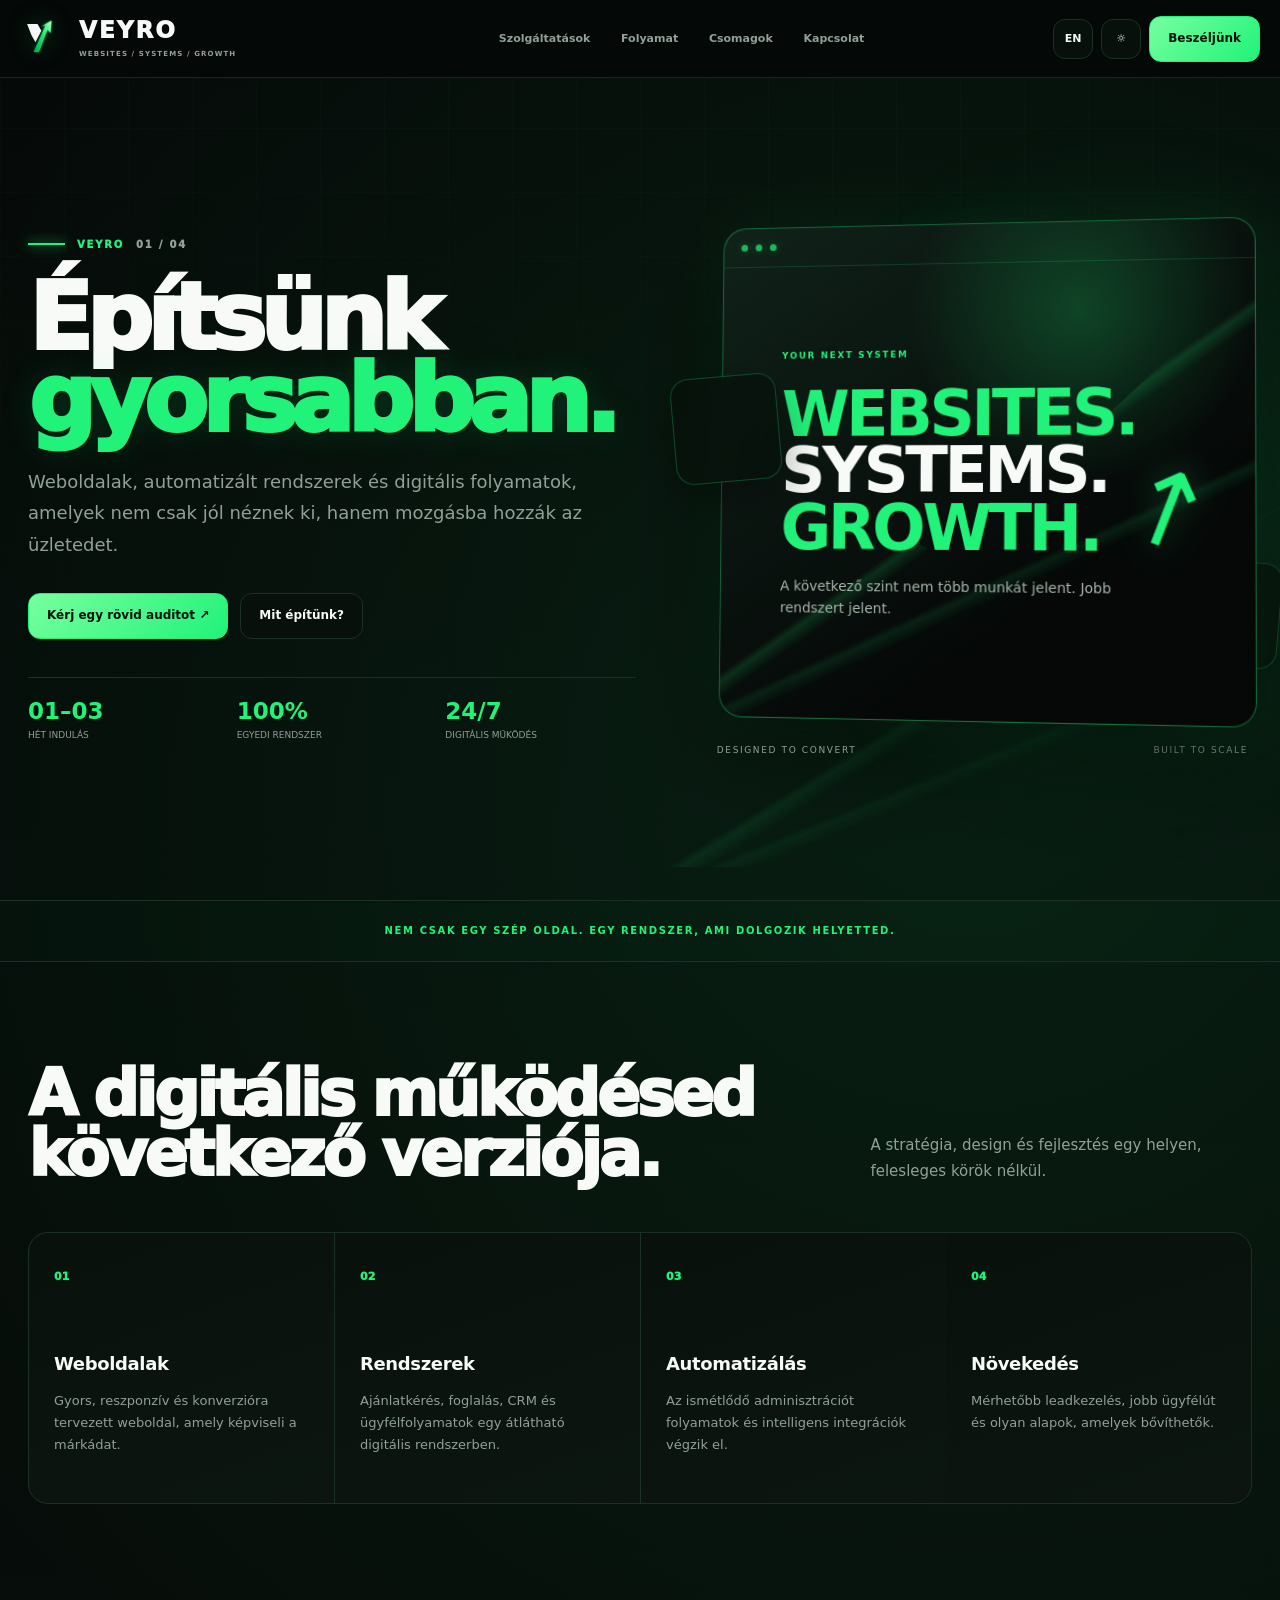
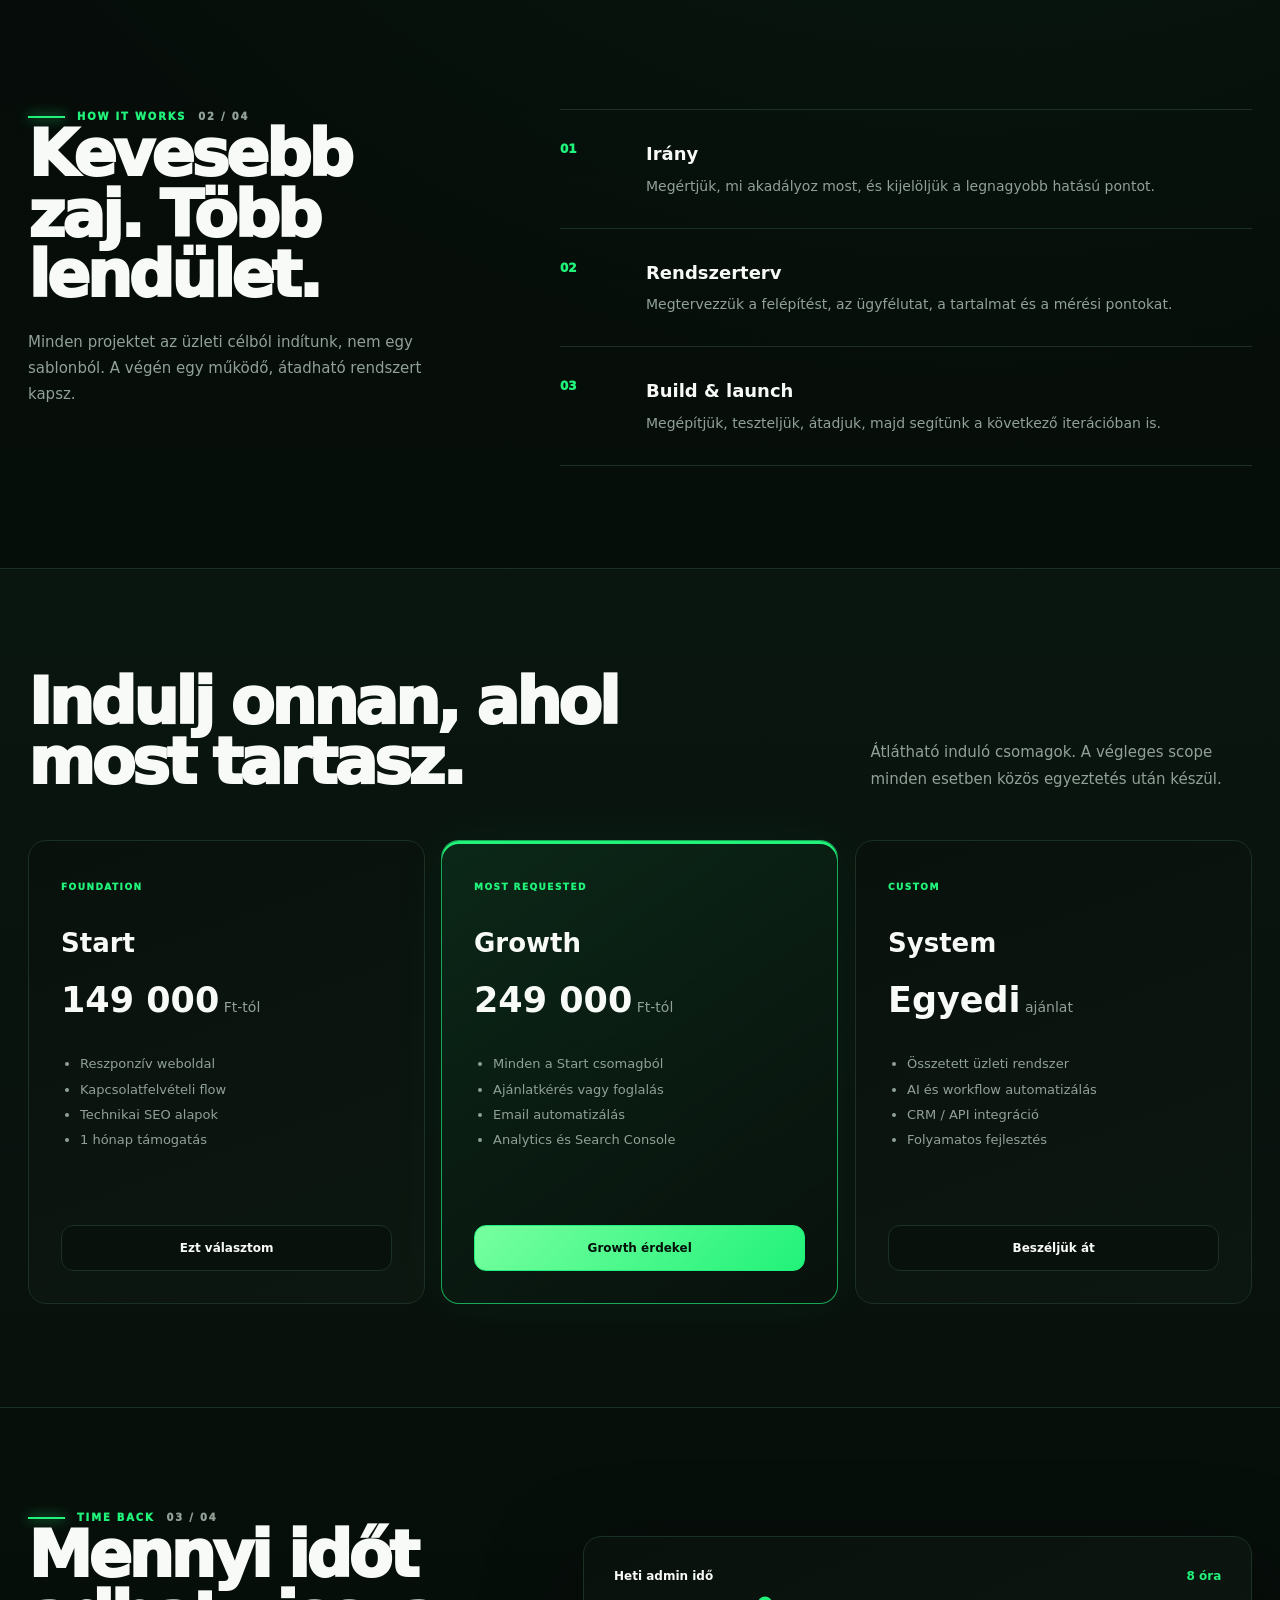
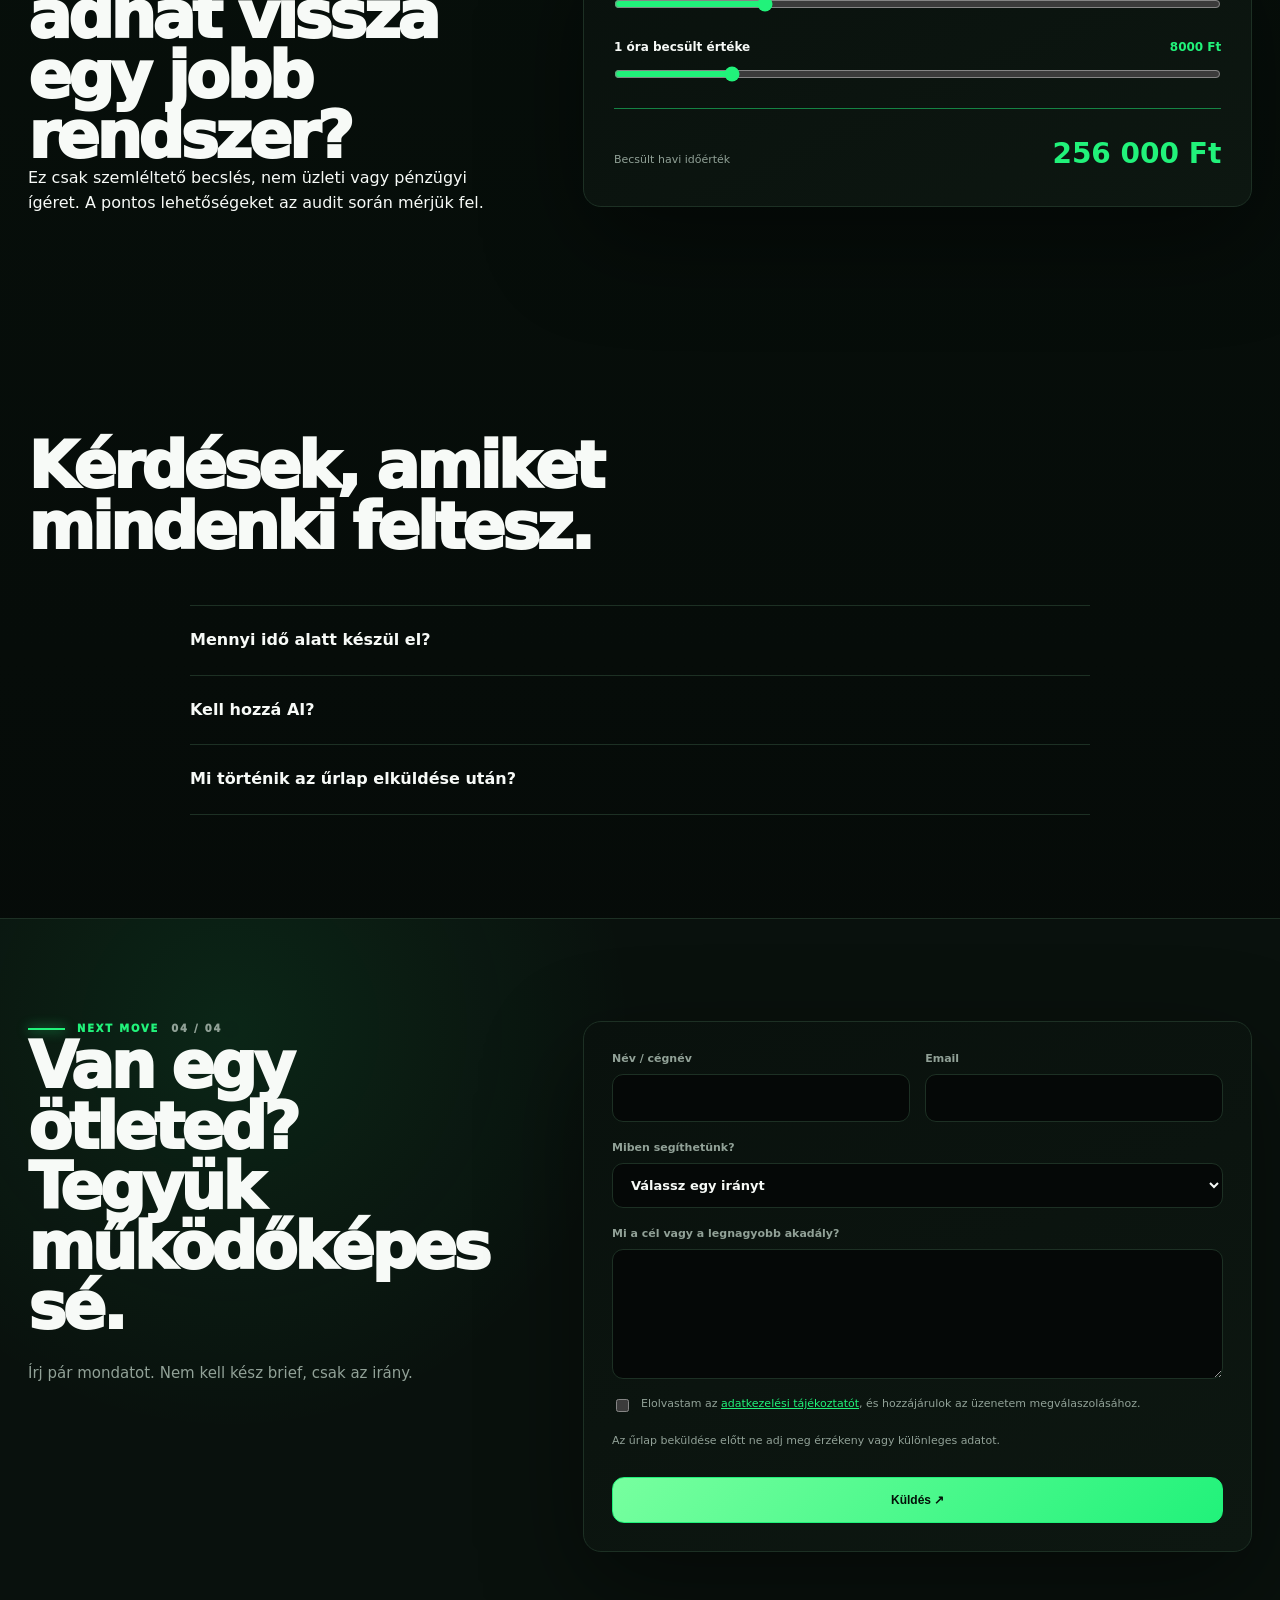
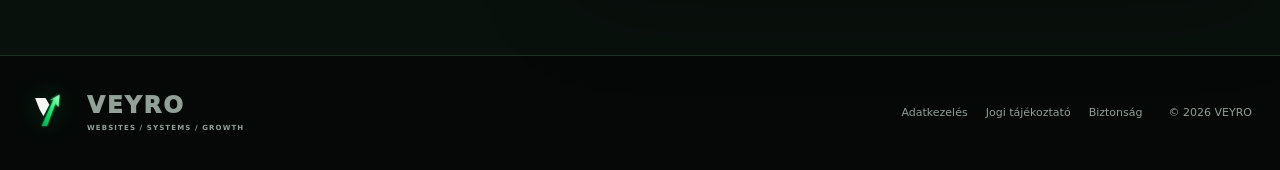
==== commit b701a906: "Repair broken VEYRO markup and force fresh assets" ====
--- a/index.html
+++ b/index.html
@@ -4,177 +4,108 @@
   <meta charset="utf-8">
   <meta name="viewport" content="width=device-width,initial-scale=1,viewport-fit=cover">
   <meta name="theme-color" content="#050807">
-  <meta name="description" content="VEYRO: konverzióra tervezett weboldalak, digitális rendszerek és automatizálás kisvállalkozásoknak.">
+  <meta name="description" content="VEYRO: weboldalak, digitális rendszerek és automatizálás vállalkozásoknak, mérhető növekedésre tervezve.">
   <meta name="robots" content="index,follow,max-image-preview:large">
   <meta name="referrer" content="strict-origin-when-cross-origin">
-  <meta http-equiv="Content-Security-Policy" content="default-src 'self'; connect-src 'self' https://formsubmit.co https://www.google-analytics.com https://region1.google-analytics.com; form-action 'self' https://formsubmit.co; img-src 'self' data: https://www.google-analytics.com; style-src 'self'; script-src 'self' https://www.googletagmanager.com; base-uri 'self'; object-src 'none'; frame-ancestors 'none'; upgrade-insecure-requests">
+  <meta http-equiv="Content-Security-Policy" content="default-src 'self'; connect-src 'self' https://formsubmit.co; form-action 'self' https://formsubmit.co; img-src 'self' data:; style-src 'self'; script-src 'self'; base-uri 'self'; object-src 'none'; frame-ancestors 'none'; upgrade-insecure-requests">
   <meta property="og:type" content="website">
   <meta property="og:locale" content="hu_HU">
   <meta property="og:site_name" content="VEYRO">
-  <meta property="og:title" content="VEYRO | Websites. Systems. Growth.">
-  <meta property="og:description" content="Digitális rendszerek, amelyek ügyfelet szereznek, adminisztrációt csökkentenek és skálázhatók.">
+  <meta property="og:title" content="VEYRO | Weboldalak. Rendszerek. Növekedés.">
+  <meta property="og:description" content="Digitális rendszerek, amelyek mozgásba hozzák az üzletedet.">
   <meta property="og:url" content="https://gellert4.github.io/Autonomation/">
   <meta name="twitter:card" content="summary">
   <link rel="canonical" href="https://gellert4.github.io/Autonomation/">
   <link rel="icon" href="veyro-favicon.svg" type="image/svg+xml">
-  <link rel="stylesheet" href="premium.css">
-  <link rel="stylesheet" href="conversion.css">
-  <title>VEYRO | Websites. Systems. Growth.</title>
+  <link rel="stylesheet" href="premium.css?v=20260916-3">
+  <link rel="stylesheet" href="stability.css?v=20260916-3">
+  <title>VEYRO | Weboldalak. Rendszerek. Növekedés.</title>
   <script type="application/ld+json">{"@context":"https://schema.org","@type":"ProfessionalService","name":"VEYRO","url":"https://gellert4.github.io/Autonomation/","email":"mailto:szalai2003@gmail.com","description":"Websites, systems and automation for measurable growth.","areaServed":"HU","serviceType":["Web development","Business automation","Growth systems"]}</script>
 </head>
 <body>
-  <div class="scroll-progress" aria-hidden="true"><span></span></div>
   <a class="skip-link" href="#main">Ugrás a tartalomra</a>
   <header class="site-header">
     <a class="brand" href="#top" aria-label="VEYRO főoldal"><img src="veyro-mark.svg" alt=""><span><strong>VEYRO</strong><small>WEBSITES / SYSTEMS / GROWTH</small></span></a>
     <nav id="site-nav" class="nav" aria-label="Fő navigáció">
-      <a href="#services" data-hu="Szolgáltatások" data-en="Services">Szolgáltatások</a>
-      <a href="#work" data-hu="Demók" data-en="Demos">Demók</a>
-      <a href="#packages" data-hu="Csomagok" data-en="Packages">Csomagok</a>
-      <a href="#contact" data-hu="Kapcsolat" data-en="Contact">Kapcsolat</a>
+      <a href="#services" data-hu="Szolgáltatások" data-en="Services">Szolgáltatások</a><a href="#process" data-hu="Folyamat" data-en="Process">Folyamat</a><a href="#packages" data-hu="Csomagok" data-en="Packages">Csomagok</a><a href="#contact" data-hu="Kapcsolat" data-en="Contact">Kapcsolat</a>
     </nav>
-    <div class="header-tools">
-      <button class="language-button" type="button" data-language-toggle aria-label="Váltás angol nyelvre">EN</button>
-      <button class="icon-button" type="button" data-theme-toggle aria-label="Világos téma">☼</button>
-      <a class="header-cta" href="#contact" data-hu="Ingyenes audit" data-en="Free audit">Ingyenes audit</a>
-      <button class="icon-button menu-toggle" type="button" data-menu-toggle aria-controls="site-nav" aria-expanded="false" aria-label="Menü megnyitása">☰</button>
-    </div>
+    <div class="header-tools"><button class="language-button" type="button" data-language-toggle aria-label="Váltás angol nyelvre">EN</button><button class="icon-button" type="button" data-theme-toggle aria-label="Világos téma">☼</button><a class="header-cta" href="#contact" data-hu="Beszéljünk" data-en="Let's talk">Beszéljünk</a><button class="icon-button menu-toggle" type="button" data-menu-toggle aria-controls="site-nav" aria-expanded="false" aria-label="Menü megnyitása">☰</button></div>
   </header>
 
   <main id="main">
     <section id="top" class="hero">
       <div class="hero-copy" data-reveal>
-        <div class="kicker">VEYRO <span>01 / 05</span></div>
-        <h1><span data-hu="Több ügyfél." data-en="More clients.">Több ügyfél.</span><br><em data-hu="Kevesebb manuális munka." data-en="Less manual work.">Kevesebb manuális munka.</em></h1>
-        <p data-hu="Konverzióra tervezett weboldalakat és üzleti rendszereket építünk, amelyek nem csak jól néznek ki, hanem valóban dolgoznak helyetted." data-en="We build conversion-focused websites and business systems that do more than look good — they work for you.">Konverzióra tervezett weboldalakat és üzleti rendszereket építünk, amelyek nem csak jól néznek ki, hanem valóban dolgoznak helyetted.</p>
-        <div class="button-row">
-          <a class="button button-primary track-cta" data-event="hero_audit" href="#contact" data-hu="Kérj ingyenes auditot ↗" data-en="Request a free audit ↗">Kérj ingyenes auditot ↗</a>
-          <a class="button button-secondary track-cta" data-event="hero_demos" href="#work" data-hu="Nézd meg a demókat" data-en="View live demos">Nézd meg a demókat</a>
-        </div>
-        <div class="proof-points">
-          <div><strong>1–3 hét</strong><span data-hu="tipikus indulás" data-en="typical launch">tipikus indulás</span></div>
-          <div><strong>100%</strong><span data-hu="egyedi rendszer" data-en="tailored system">egyedi rendszer</span></div>
-          <div><strong>HU / EN</strong><span data-hu="nemzetközi alap" data-en="international ready">nemzetközi alap</span></div>
-        </div>
+        <div class="kicker">VEYRO <span>01 / 04</span></div>
+        <h1><span data-hu="Építsünk" data-en="Build">Építsünk</span><br><em data-hu="gyorsabban." data-en="what moves.">gyorsabban.</em></h1>
+        <p data-hu="Weboldalak, automatizált rendszerek és digitális folyamatok, amelyek nem csak jól néznek ki, hanem mozgásba hozzák az üzletedet." data-en="Websites, automated systems and digital flows that do more than look good: they move your business forward.">Weboldalak, automatizált rendszerek és digitális folyamatok, amelyek nem csak jól néznek ki, hanem mozgásba hozzák az üzletedet.</p>
+        <div class="button-row"><a class="button button-primary" href="#contact" data-hu="Kérj egy rövid auditot ↗" data-en="Request a short audit ↗">Kérj egy rövid auditot ↗</a><a class="button button-secondary" href="#services" data-hu="Mit építünk?" data-en="What we build">Mit építünk?</a></div>
+        <div class="proof-points"><div><strong>01–03</strong><span data-hu="hét indulás" data-en="weeks to launch">hét indulás</span></div><div><strong>100%</strong><span data-hu="egyedi rendszer" data-en="tailored system">egyedi rendszer</span></div><div><strong>24/7</strong><span data-hu="digitális működés" data-en="digital operation">digitális működés</span></div></div>
       </div>
-      <div class="hero-stage" data-reveal data-tilt>
-        <div class="stage-glow"></div>
-        <div class="stage-window">
-          <div class="window-bar"><i></i><i></i><i></i><span>VEYRO SYSTEM PREVIEW</span></div>
-          <div class="stage-content">
-            <small>YOUR NEXT SYSTEM</small>
-            <h2><span>Websites.</span><br>Systems.<br><span>Growth.</span></h2>
-            <div class="mini-flow"><b>Lead</b><i>→</i><b>CRM</b><i>→</i><b>Follow-up</b><i>→</i><b>Sale</b></div>
-            <p data-hu="A következő szint nem több munkát jelent. Jobb rendszert jelent." data-en="The next level does not mean more work. It means a better system.">A következő szint nem több munkát jelent. Jobb rendszert jelent.</p>
-            <div class="stage-arrow" aria-hidden="true">↗</div>
-          </div>
-        </div>
+      <div class="hero-stage" data-reveal>
+        <div class="stage-window"><div class="window-bar"><i></i><i></i><i></i></div><div class="stage-content"><small>YOUR NEXT SYSTEM</small><h2><span>Websites.</span><br>Systems.<br><span>Growth.</span></h2><p data-hu="A következő szint nem több munkát jelent. Jobb rendszert jelent." data-en="The next level does not mean more work. It means a better system.">A következő szint nem több munkát jelent. Jobb rendszert jelent.</p><div class="stage-arrow" aria-hidden="true">↗</div></div></div>
         <div class="stage-caption"><span>Designed to convert</span><span>Built to scale</span></div>
       </div>
     </section>
 
-    <div class="marquee"><span>WEBSITES</span><i>•</i><span>SYSTEMS</span><i>•</i><span>AUTOMATION</span><i>•</i><span>GROWTH</span></div>
+    <div class="marquee" data-hu="Nem csak egy szép oldal. Egy rendszer, ami dolgozik helyetted." data-en="Not just a beautiful website. A system that works for you.">Nem csak egy szép oldal. Egy rendszer, ami dolgozik helyetted.</div>
 
     <section id="services" class="section" data-reveal>
-      <div class="section-heading"><div><div class="kicker">WHAT WE BUILD <span>02 / 05</span></div><h2 data-hu="Nem egy weboldal. Egy működő rendszer." data-en="Not just a website. A working system.">Nem egy weboldal. Egy működő rendszer.</h2></div><p data-hu="A design, fejlesztés, lead-kezelés és automatizálás egyetlen összefüggő ügyfélútban." data-en="Design, development, lead handling and automation in one connected customer journey.">A design, fejlesztés, lead-kezelés és automatizálás egyetlen összefüggő ügyfélútban.</p></div>
+      <div class="section-heading"><h2 data-hu="A digitális működésed következő verziója." data-en="The next version of your digital operation.">A digitális működésed következő verziója.</h2><p data-hu="A stratégia, design és fejlesztés egy helyen, felesleges körök nélkül." data-en="Strategy, design and development in one place, without the unnecessary loops.">A stratégia, design és fejlesztés egy helyen, felesleges körök nélkül.</p></div>
       <div class="service-grid">
-        <article class="service" data-tilt><span class="service-number">01</span><h3 data-hu="Weboldalak" data-en="Websites">Weboldalak</h3><p data-hu="Gyors, mobilbarát és konverzióra tervezett oldalak, egyedi vizuális rendszerrel." data-en="Fast, mobile-first, conversion-focused websites with a custom visual system.">Gyors, mobilbarát és konverzióra tervezett oldalak, egyedi vizuális rendszerrel.</p></article>
-        <article class="service" data-tilt><span class="service-number">02</span><h3 data-hu="Rendszerek" data-en="Systems">Rendszerek</h3><p data-hu="Ajánlatkérés, foglalás, lead-rögzítés, pipeline és ügyfélfolyamat egy helyen." data-en="Quotes, bookings, lead capture, pipeline and customer flow in one place.">Ajánlatkérés, foglalás, lead-rögzítés, pipeline és ügyfélfolyamat egy helyen.</p></article>
-        <article class="service" data-tilt><span class="service-number">03</span><h3 data-hu="Automatizálás" data-en="Automation">Automatizálás</h3><p data-hu="Email follow-up, adminisztráció, adatmozgatás és AI workflow-k, ahol valóban van értelmük." data-en="Email follow-up, admin, data movement and AI workflows where they actually create value.">Email follow-up, adminisztráció, adatmozgatás és AI workflow-k, ahol valóban van értelmük.</p></article>
-        <article class="service" data-tilt><span class="service-number">04</span><h3 data-hu="Növekedés" data-en="Growth">Növekedés</h3><p data-hu="UTM, analytics, keresési adatok és kvalifikált leadek, hogy lásd, mi működik." data-en="UTM, analytics, search data and qualified leads so you know what actually works.">UTM, analytics, keresési adatok és kvalifikált leadek, hogy lásd, mi működik.</p></article>
-      </div>
-    </section>
-
-    <section id="work" class="section work-section">
-      <div class="section-heading" data-reveal><div><div class="kicker">LIVE CONCEPTS <span>03 / 05</span></div><h2 data-hu="Működő demók. Nem stock mockupok." data-en="Working demos. Not stock mockups.">Működő demók. Nem stock mockupok.</h2></div><p data-hu="Ezek koncepció demók, nem ügyfélreferenciák. Kattints bele, használd mobilon is, és nézd meg a minőséget élőben." data-en="These are concept demos, not client references. Open them, use them on mobile and judge the build quality live.">Ezek koncepció demók, nem ügyfélreferenciák. Kattints bele, használd mobilon is, és nézd meg a minőséget élőben.</p></div>
-      <div class="work-grid">
-        <a class="work-card track-demo" data-demo="cafe" href="demos/cafe/" target="_blank" rel="noopener" data-tilt>
-          <div class="work-preview cafe-preview"><span>NOIR / CAFÉ</span><strong>Slow mornings.<br>Strong coffee.</strong><i>BOOK A TABLE ↗</i></div>
-          <div class="work-meta"><span>CONCEPT 01</span><h3 data-hu="Kávézó / vendéglátás" data-en="Café / hospitality">Kávézó / vendéglátás</h3><p data-hu="Prémium landing, menü, foglalás CTA és mobil-first layout." data-en="Premium landing page, menu, booking CTA and mobile-first layout.">Prémium landing, menü, foglalás CTA és mobil-first layout.</p></div>
-        </a>
-        <a class="work-card track-demo" data-demo="beauty" href="demos/beauty/" target="_blank" rel="noopener" data-tilt>
-          <div class="work-preview beauty-preview"><span>ÉLAN / STUDIO</span><strong>Your time.<br>Your ritual.</strong><i>RESERVE ↗</i></div>
-          <div class="work-meta"><span>CONCEPT 02</span><h3 data-hu="Beauty / szolgáltatás" data-en="Beauty / service">Beauty / szolgáltatás</h3><p data-hu="Árlista, szolgáltatásválasztás, időpont CTA és bizalomépítő design." data-en="Pricing, service selection, booking CTA and trust-focused design.">Árlista, szolgáltatásválasztás, időpont CTA és bizalomépítő design.</p></div>
-        </a>
-        <a class="work-card track-demo" data-demo="service" href="demos/service/" target="_blank" rel="noopener" data-tilt>
-          <div class="work-preview service-preview"><span>TORQUE / WORKS</span><strong>Built right.<br>Booked fast.</strong><i>GET A QUOTE ↗</i></div>
-          <div class="work-meta"><span>CONCEPT 03</span><h3 data-hu="Szerviz / helyi KKV" data-en="Workshop / local business">Szerviz / helyi KKV</h3><p data-hu="Ajánlatkérés, szolgáltatások, sürgős CTA és lead-orientált szerkezet." data-en="Quote request, services, urgent CTA and lead-oriented structure.">Ajánlatkérés, szolgáltatások, sürgős CTA és lead-orientált szerkezet.</p></div>
-        </a>
+        <article class="service"><span class="service-number">01</span><h3 data-hu="Weboldalak" data-en="Websites">Weboldalak</h3><p data-hu="Gyors, reszponzív és konverzióra tervezett weboldal, amely képviseli a márkádat." data-en="Fast, responsive and conversion-focused websites that represent your brand.">Gyors, reszponzív és konverzióra tervezett weboldal, amely képviseli a márkádat.</p></article>
+        <article class="service"><span class="service-number">02</span><h3 data-hu="Rendszerek" data-en="Systems">Rendszerek</h3><p data-hu="Ajánlatkérés, foglalás, CRM és ügyfélfolyamatok egy átlátható digitális rendszerben." data-en="Quotes, bookings, CRM and client flows inside one clear digital system.">Ajánlatkérés, foglalás, CRM és ügyfélfolyamatok egy átlátható digitális rendszerben.</p></article>
+        <article class="service"><span class="service-number">03</span><h3 data-hu="Automatizálás" data-en="Automation">Automatizálás</h3><p data-hu="Az ismétlődő adminisztrációt folyamatok és intelligens integrációk végzik el." data-en="Processes and intelligent integrations take care of repetitive administration.">Az ismétlődő adminisztrációt folyamatok és intelligens integrációk végzik el.</p></article>
+        <article class="service"><span class="service-number">04</span><h3 data-hu="Növekedés" data-en="Growth">Növekedés</h3><p data-hu="Mérhetőbb leadkezelés, jobb ügyfélút és olyan alapok, amelyek bővíthetők." data-en="More measurable lead handling, a better customer journey and foundations that scale.">Mérhetőbb leadkezelés, jobb ügyfélút és olyan alapok, amelyek bővíthetők.</p></article>
       </div>
     </section>
 
     <section id="process" class="section split-section">
-      <div class="manifesto" data-reveal><div class="kicker">HOW IT WORKS <span>04 / 05</span></div><h2 data-hu="Kevesebb zaj. Több lendület." data-en="Less noise. More momentum.">Kevesebb zaj. Több lendület.</h2><p data-hu="Az első beszélgetéstől az éles indulásig minden döntésnek üzleti oka van." data-en="From the first conversation to launch, every decision has a business reason.">Az első beszélgetéstől az éles indulásig minden döntésnek üzleti oka van.</p></div>
+      <div class="manifesto" data-reveal><div class="kicker">HOW IT WORKS <span>02 / 04</span></div><h2 data-hu="Kevesebb zaj. Több lendület." data-en="Less noise. More momentum.">Kevesebb zaj. Több lendület.</h2><p data-hu="Minden projektet az üzleti célból indítunk, nem egy sablonból. A végén egy működő, átadható rendszert kapsz." data-en="Every project starts with the business goal, not a template. You end with a working, maintainable system.">Minden projektet az üzleti célból indítunk, nem egy sablonból. A végén egy működő, átadható rendszert kapsz.</p></div>
       <div class="steps" data-reveal>
-        <div class="step"><span class="step-index">01</span><div><h3 data-hu="Audit" data-en="Audit">Audit</h3><p data-hu="Megnézzük a jelenlegi oldalt, ügyfélutat és a legnagyobb súrlódási pontokat." data-en="We review the current site, customer journey and the biggest friction points.">Megnézzük a jelenlegi oldalt, ügyfélutat és a legnagyobb súrlódási pontokat.</p></div></div>
-        <div class="step"><span class="step-index">02</span><div><h3 data-hu="Rendszerterv" data-en="System design">Rendszerterv</h3><p data-hu="Oldalszerkezet, CTA-k, lead flow, automatizálás és mérési pontok." data-en="Page architecture, CTAs, lead flow, automation and measurement points.">Oldalszerkezet, CTA-k, lead flow, automatizálás és mérési pontok.</p></div></div>
-        <div class="step"><span class="step-index">03</span><div><h3>Build & launch</h3><p data-hu="Megépítjük, teszteljük desktopon és mobilon, majd élesítjük és mérjük." data-en="We build, test on desktop and mobile, launch and measure.">Megépítjük, teszteljük desktopon és mobilon, majd élesítjük és mérjük.</p></div></div>
+        <div class="step"><span class="step-index">01</span><div><h3 data-hu="Irány" data-en="Direction">Irány</h3><p data-hu="Megértjük, mi akadályoz most, és kijelöljük a legnagyobb hatású pontot." data-en="We understand what is blocking you and identify the highest-impact opportunity.">Megértjük, mi akadályoz most, és kijelöljük a legnagyobb hatású pontot.</p></div></div>
+        <div class="step"><span class="step-index">02</span><div><h3 data-hu="Rendszerterv" data-en="System design">Rendszerterv</h3><p data-hu="Megtervezzük a felépítést, az ügyfélutat, a tartalmat és a mérési pontokat." data-en="We map the architecture, customer journey, content and measurement points.">Megtervezzük a felépítést, az ügyfélutat, a tartalmat és a mérési pontokat.</p></div></div>
+        <div class="step"><span class="step-index">03</span><div><h3>Build & launch</h3><p data-hu="Megépítjük, teszteljük, átadjuk, majd segítünk a következő iterációban is." data-en="We build, test and launch, then stay close for the next iteration.">Megépítjük, teszteljük, átadjuk, majd segítünk a következő iterációban is.</p></div></div>
       </div>
     </section>
 
     <section id="packages" class="section pricing">
-      <div class="section-heading"><div><div class="kicker">STARTING POINTS</div><h2 data-hu="Válassz egy kiindulópontot." data-en="Choose a starting point.">Válassz egy kiindulópontot.</h2></div><p data-hu="Irányárak. A végleges ajánlatot a scope és az automatizálások határozzák meg." data-en="Starting prices. Final pricing depends on scope and automation complexity.">Irányárak. A végleges ajánlatot a scope és az automatizálások határozzák meg.</p></div>
+      <div class="section-heading"><h2 data-hu="Indulj onnan, ahol most tartasz." data-en="Start from where you are.">Indulj onnan, ahol most tartasz.</h2><p data-hu="Átlátható induló csomagok. A végleges scope minden esetben közös egyeztetés után készül." data-en="Clear starting packages. Final scope is always agreed together.">Átlátható induló csomagok. A végleges scope minden esetben közös egyeztetés után készül.</p></div>
       <div class="price-grid">
-        <article class="price-card" data-tilt><span class="price-tag">FOUNDATION</span><h3>Start</h3><p class="price"><strong>149 000</strong> Ft-tól</p><ul><li>Reszponzív weboldal</li><li>Kapcsolatfelvételi flow</li><li>Technikai SEO alapok</li><li>1 hónap támogatás</li></ul><a class="button button-secondary plan-link" data-plan="Start" href="#contact">Ezt választom</a></article>
-        <article class="price-card featured" data-tilt><span class="price-tag">MOST REQUESTED</span><h3>Growth</h3><p class="price"><strong>249 000</strong> Ft-tól</p><ul><li>Minden a Start csomagból</li><li>Ajánlatkérés vagy foglalás</li><li>Email automatizálás</li><li>Analytics + UTM tracking</li></ul><a class="button button-primary plan-link" data-plan="Growth" href="#contact">Growth érdekel</a></article>
-        <article class="price-card" data-tilt><span class="price-tag">CUSTOM</span><h3>System</h3><p class="price"><strong>Egyedi</strong> ajánlat</p><ul><li>Összetett üzleti rendszer</li><li>AI és workflow automatizálás</li><li>CRM / API integráció</li><li>Folyamatos optimalizálás</li></ul><a class="button button-secondary plan-link" data-plan="System" href="#contact">Beszéljük át</a></article>
+        <article class="price-card"><span class="price-tag">FOUNDATION</span><h3>Start</h3><p class="price"><strong>149 000</strong> Ft-tól</p><ul><li>Reszponzív weboldal</li><li>Kapcsolatfelvételi flow</li><li>Technikai SEO alapok</li><li>1 hónap támogatás</li></ul><a class="button button-secondary" href="#contact">Ezt választom</a></article>
+        <article class="price-card featured"><span class="price-tag">MOST REQUESTED</span><h3>Growth</h3><p class="price"><strong>249 000</strong> Ft-tól</p><ul><li>Minden a Start csomagból</li><li>Ajánlatkérés vagy foglalás</li><li>Email automatizálás</li><li>Analytics és Search Console</li></ul><a class="button button-primary" href="#contact">Growth érdekel</a></article>
+        <article class="price-card"><span class="price-tag">CUSTOM</span><h3>System</h3><p class="price"><strong>Egyedi</strong> ajánlat</p><ul><li>Összetett üzleti rendszer</li><li>AI és workflow automatizálás</li><li>CRM / API integráció</li><li>Folyamatos fejlesztés</li></ul><a class="button button-secondary" href="#contact">Beszéljük át</a></article>
       </div>
     </section>
 
     <section class="section calculator-wrap">
-      <div data-reveal><div class="kicker">TIME BACK</div><h2 data-hu="Mennyi időt adhat vissza egy jobb rendszer?" data-en="How much time could a better system give back?">Mennyi időt adhat vissza egy jobb rendszer?</h2><p data-hu="Szemléltető becslés, nem pénzügyi ígéret. Az audit során a valódi folyamatokat nézzük meg." data-en="An illustrative estimate, not a financial promise. During the audit we review the real process.">Szemléltető becslés, nem pénzügyi ígéret. Az audit során a valódi folyamatokat nézzük meg.</p></div>
-      <div class="calculator" data-reveal><label class="range-label" for="hours"><span data-hu="Heti admin idő" data-en="Weekly admin time">Heti admin idő</span><output id="hoursOut">8 óra</output></label><input id="hours" type="range" min="1" max="30" value="8"><label class="range-label" for="rate"><span data-hu="1 óra becsült értéke" data-en="Estimated hourly value">1 óra becsült értéke</span><output id="rateOut">8 000 Ft</output></label><input id="rate" type="range" min="3000" max="30000" step="1000" value="8000"><div class="calc-result"><span data-hu="Becsült havi időérték" data-en="Estimated monthly time value">Becsült havi időérték</span><strong id="monthlyValue">256 000 Ft</strong></div></div>
+      <div data-reveal><div class="kicker">TIME BACK <span>03 / 04</span></div><h2 data-hu="Mennyi időt adhat vissza egy jobb rendszer?" data-en="How much time could a better system give back?">Mennyi időt adhat vissza egy jobb rendszer?</h2><p class="hero-copy" data-hu="Ez csak szemléltető becslés, nem üzleti vagy pénzügyi ígéret. A pontos lehetőségeket az audit során mérjük fel." data-en="This is an illustrative estimate, not a business or financial promise. We assess the real opportunity during the audit.">Ez csak szemléltető becslés, nem üzleti vagy pénzügyi ígéret. A pontos lehetőségeket az audit során mérjük fel.</p></div>
+      <div class="calculator" data-reveal><label class="range-label" for="hours"><span>Heti admin idő</span><output id="hoursOut">8 óra</output></label><input id="hours" type="range" min="1" max="30" value="8"><label class="range-label" for="rate"><span>1 óra becsült értéke</span><output id="rateOut">8 000 Ft</output></label><input id="rate" type="range" min="3000" max="30000" step="1000" value="8000"><div class="calc-result"><span>Becsült havi időérték</span><strong id="monthlyValue">256 000 Ft</strong></div></div>
     </section>
 
-    <section class="section faq-section"><div class="section-heading"><div><div class="kicker">FAQ</div><h2 data-hu="Amit érdemes tudni indulás előtt." data-en="What to know before we start.">Amit érdemes tudni indulás előtt.</h2></div></div><div class="faq-list">
-      <details><summary data-hu="Mennyi idő alatt készül el?" data-en="How long does it take?">Mennyi idő alatt készül el?</summary><p data-hu="Egy fókuszált weboldal tipikusan 1–3 hét. Összetettebb rendszernél a scope alapján adunk ütemezést." data-en="A focused website typically takes 1–3 weeks. More complex systems get a scope-based timeline.">Egy fókuszált weboldal tipikusan 1–3 hét. Összetettebb rendszernél a scope alapján adunk ütemezést.</p></details>
-      <details><summary data-hu="Kell AI minden projekthez?" data-en="Does every project need AI?">Kell AI minden projekthez?</summary><p data-hu="Nem. Csak ott használunk automatizálást vagy AI-t, ahol valódi időt takarít meg vagy jobb ügyfélélményt ad." data-en="No. We only use automation or AI where it saves meaningful time or improves the customer experience.">Nem. Csak ott használunk automatizálást vagy AI-t, ahol valódi időt takarít meg vagy jobb ügyfélélményt ad.</p></details>
-      <details><summary data-hu="Online vagy személyesen is lehet egyeztetni?" data-en="Can we meet online or in person?">Online vagy személyesen is lehet egyeztetni?</summary><p data-hu="Mindkettő. Online gyorsabb, de magyarországi projektnél személyes egyeztetés is megoldható." data-en="Both. Online is usually faster, but in-person meetings are possible for projects in Hungary.">Mindkettő. Online gyorsabb, de magyarországi projektnél személyes egyeztetés is megoldható.</p></details>
-    </div></section>
+    <section class="section">
+      <div class="section-heading"><h2 data-hu="Kérdések, amiket mindenki feltesz." data-en="The questions everyone asks.">Kérdések, amiket mindenki feltesz.</h2></div>
+      <div class="faq-list">
+        <details><summary data-hu="Mennyi idő alatt készül el?" data-en="How long does it take?">Mennyi idő alatt készül el?</summary><p data-hu="Egy fókuszált weboldal tipikusan 1–3 hét. A pontos idő a tartalomtól, integrációktól és visszajelzési sebességtől függ." data-en="A focused website typically takes 1–3 weeks. Timing depends on content, integrations and feedback speed.">Egy fókuszált weboldal tipikusan 1–3 hét. A pontos idő a tartalomtól, integrációktól és visszajelzési sebességtől függ.</p></details>
+        <details><summary data-hu="Kell hozzá AI?" data-en="Do we need AI?">Kell hozzá AI?</summary><p data-hu="Nem. Csak olyan automatizálást építünk, amely valódi időt vagy hibát takarít meg." data-en="No. We only add automation where it saves meaningful time or reduces errors.">Nem. Csak olyan automatizálást építünk, amely valódi időt vagy hibát takarít meg.</p></details>
+        <details><summary data-hu="Mi történik az űrlap elküldése után?" data-en="What happens after I submit the form?">Mi történik az űrlap elküldése után?</summary><p data-hu="Átnézem a briefet, és röviden visszajelzek a következő reális lépésről. Az űrlap nem használ marketing- vagy analitikai sütiket." data-en="I review the brief and reply with the next realistic step. The form does not use marketing or analytics cookies.">Átnézem a briefet, és röviden visszajelzek a következő reális lépésről. Az űrlap nem használ marketing- vagy analitikai sütiket.</p></details>
+      </div>
+    </section>
 
     <section id="contact" class="section contact">
-      <div class="contact-copy" data-reveal><div class="kicker">NEXT MOVE <span>05 / 05</span></div><h2 data-hu="Mondd el, hol akad el most az üzleted." data-en="Tell us where your business gets stuck.">Mondd el, hol akad el most az üzleted.</h2><p data-hu="Az űrlap kvalifikálja a projektet, így már az első válaszban konkrétabb következő lépést tudunk adni." data-en="The form qualifies the project so the first reply can already include a more concrete next step.">Az űrlap kvalifikálja a projektet, így már az első válaszban konkrétabb következő lépést tudunk adni.</p><div class="contact-badges"><span>✓ 15–20 perc</span><span>✓ online / személyesen</span><span>✓ kötelezettség nélkül</span></div></div>
-      <form class="lead-form" id="leadForm" action="https://formsubmit.co/szalai2003@gmail.com" method="POST" data-reveal>
-        <input type="hidden" name="_subject" value="Új VEYRO lead">
-        <input type="hidden" name="_template" value="table">
-        <input type="hidden" name="_captcha" value="false">
-        <input type="hidden" name="_next" value="https://gellert4.github.io/Autonomation/thanks.html">
-        <input type="hidden" name="lead_id" id="leadId">
-        <input type="hidden" name="lead_score" id="leadScore">
-        <input type="hidden" name="lead_grade" id="leadGrade">
-        <input type="hidden" name="landing_page" id="landingPage">
-        <input type="hidden" name="referrer" id="referrerField">
-        <input type="hidden" name="utm_source" id="utmSource">
-        <input type="hidden" name="utm_medium" id="utmMedium">
-        <input type="hidden" name="utm_campaign" id="utmCampaign">
-        <input type="hidden" name="utm_content" id="utmContent">
-        <input type="hidden" name="utm_term" id="utmTerm">
-        <input type="hidden" name="first_touch" id="firstTouch">
-        <input class="honeypot" type="text" name="_honey" tabindex="-1" autocomplete="off">
-        <div class="field-grid"><label><span data-hu="Név / cégnév" data-en="Name / company">Név / cégnév</span><input name="name" required maxlength="100" autocomplete="name"></label><label>Email<input name="email" type="email" required maxlength="160" autocomplete="email"></label></div>
-        <label><span data-hu="Jelenlegi weboldal (ha van)" data-en="Current website (if any)">Jelenlegi weboldal (ha van)</span><input name="website" type="url" maxlength="250" placeholder="https://"></label>
-        <div class="field-grid">
-          <label><span data-hu="Miben segíthetünk?" data-en="What do you need?">Miben segíthetünk?</span><select name="service" id="serviceField" required><option value="">Válassz</option><option value="website">Új weboldal</option><option value="web_system">Weboldal + rendszer</option><option value="automation">Automatizálás</option><option value="custom">Egyedi rendszer</option></select></label>
-          <label><span data-hu="Tervezett keret" data-en="Planned budget">Tervezett keret</span><select name="budget" id="budgetField" required><option value="">Válassz</option><option value="under150">150 ezer Ft alatt</option><option value="150_250">150–250 ezer Ft</option><option value="250_500">250–500 ezer Ft</option><option value="500plus">500 ezer Ft+</option><option value="unknown">Még nem tudom</option></select></label>
-        </div>
-        <label><span data-hu="Mikor indulna?" data-en="When would you like to start?">Mikor indulna?</span><select name="timeline" id="timelineField" required><option value="">Válassz</option><option value="asap">Minél hamarabb</option><option value="month">1 hónapon belül</option><option value="quarter">1–3 hónapon belül</option><option value="later">Később</option></select></label>
-        <label><span data-hu="Mi a legnagyobb cél vagy akadály?" data-en="What is the main goal or bottleneck?">Mi a legnagyobb cél vagy akadály?</span><textarea name="problem" id="problemField" required minlength="20" maxlength="2000" placeholder="Pl. sok a manuális ajánlatkérés, nincs mobilbarát oldal, több lead kell..."></textarea></label>
-        <label class="consent"><input name="privacy_acknowledged" type="checkbox" required><span data-hu="Elolvastam az adatkezelési tájékoztatót, és kérem, hogy a megkeresésemre válaszoljatok." data-en="I have read the privacy notice and ask you to respond to my inquiry.">Elolvastam az <a href="privacy.html">adatkezelési tájékoztatót</a>, és kérem, hogy a megkeresésemre válaszoljatok.</span></label>
-        <div class="lead-preview"><span data-hu="Belső lead minősítés" data-en="Internal lead qualification">Belső lead minősítés</span><strong id="scorePreview">—</strong></div>
-        <button class="button button-primary" type="submit" data-hu="Kérem az auditot ↗" data-en="Request the audit ↗">Kérem az auditot ↗</button>
-        <p class="form-note" data-hu="Nem küldünk marketing levelet automatikusan. Az adatokat kizárólag a megkeresés kezelésére használjuk." data-en="We do not automatically send marketing emails. Your data is used only to handle your inquiry.">Nem küldünk marketing levelet automatikusan. Az adatokat kizárólag a megkeresés kezelésére használjuk.</p>
+      <div class="contact-copy" data-reveal><div class="kicker">NEXT MOVE <span>04 / 04</span></div><h2 data-hu="Van egy ötleted? Tegyük működőképessé." data-en="Have an idea? Let's make it work.">Van egy ötleted? Tegyük működőképessé.</h2><p data-hu="Írj pár mondatot. Nem kell kész brief, csak az irány." data-en="Write a few lines. You do not need a finished brief, just the direction.">Írj pár mondatot. Nem kell kész brief, csak az irány.</p></div>
+      <form class="lead-form" action="https://formsubmit.co/szalai2003@gmail.com" method="POST" data-reveal>
+        <input type="hidden" name="_subject" value="Új VEYRO érdeklődés"><input type="hidden" name="_template" value="table"><input type="hidden" name="_captcha" value="false"><input type="hidden" name="_next" value="https://gellert4.github.io/Autonomation/thanks.html"><input class="honeypot" type="text" name="_honey" tabindex="-1" autocomplete="off">
+        <div class="field-grid"><label>Név / cégnév<input name="name" required maxlength="100" autocomplete="name"></label><label>Email<input name="email" type="email" required maxlength="160" autocomplete="email"></label></div>
+        <label>Miben segíthetünk?<select name="service" required><option value="">Válassz egy irányt</option><option>Új weboldal</option><option>Weboldal + rendszer</option><option>Automatizálás</option><option>Egyedi fejlesztés</option></select></label>
+        <label>Mi a cél vagy a legnagyobb akadály?<textarea name="problem" required minlength="10" maxlength="2000"></textarea></label>
+        <label class="consent"><input name="privacy_consent" type="checkbox" required><span>Elolvastam az <a href="privacy.html">adatkezelési tájékoztatót</a>, és hozzájárulok az üzenetem megválaszolásához.</span></label>
+        <p class="form-note">Az űrlap beküldése előtt ne adj meg érzékeny vagy különleges adatot.</p>
+        <button class="button button-primary" type="submit">Küldés ↗</button>
       </form>
     </section>
   </main>
 
   <footer><a class="brand" href="#top" aria-label="VEYRO főoldal"><img src="veyro-mark.svg" alt=""><span><strong>VEYRO</strong><small>WEBSITES / SYSTEMS / GROWTH</small></span></a><nav aria-label="Jogi navigáció"><a href="privacy.html">Adatkezelés</a><a href="terms.html">Jogi tájékoztató</a><a href="security.html">Biztonság</a></nav><span>© <span id="year"></span> VEYRO</span></footer>
-
-  <div class="consent-banner" id="consentBanner" hidden>
-    <div><strong data-hu="Mérés csak engedéllyel" data-en="Analytics only with permission">Mérés csak engedéllyel</strong><p data-hu="A működéshez nem szükséges analitikát csak akkor töltjük be, ha engedélyezed." data-en="Non-essential analytics is only loaded if you allow it.">A működéshez nem szükséges analitikát csak akkor töltjük be, ha engedélyezed.</p></div>
-    <div class="consent-actions"><button type="button" class="button button-secondary" data-consent="essential" data-hu="Csak szükséges" data-en="Essential only">Csak szükséges</button><button type="button" class="button button-primary" data-consent="analytics" data-hu="Analytics engedélyezése" data-en="Allow analytics">Analytics engedélyezése</button></div>
-  </div>
-
-  <script src="analytics-config.js" defer></script>
-  <script src="site.js" defer></script>
+  <script src="site.js?v=20260916-3" defer></script>
 </body>
 </html>
--- a/stability.css
+++ b/stability.css
@@ -0,0 +1,10 @@
+/* VEYRO fail-safe layer. Content must stay visible even if JavaScript or reveal effects fail. */
+[data-reveal]{opacity:1!important;transform:none!important;filter:none!important}
+html,body{max-width:100%;overflow-x:hidden}
+main,section,.hero,.section,.hero-copy,.hero-stage,.stage-window,.service-grid,.price-grid,.field-grid,.calculator-wrap,.contact,.lead-form,footer{min-width:0}
+img,svg{max-width:100%}
+h1,h2,h3,p,span,a,label,summary,li{overflow-wrap:break-word}
+.hero-stage,.stage-window{max-width:100%}
+.site-header>*{min-width:0}
+@media(max-width:900px){.hero,.split-section,.calculator-wrap,.contact{grid-template-columns:minmax(0,1fr)!important}.hero-stage{width:min(700px,100%)!important}.stage-window{max-width:100%!important}}
+@media(max-width:640px){.hero,.section,.pricing,.contact{max-width:100%!important}.field-grid{grid-template-columns:minmax(0,1fr)!important}}
